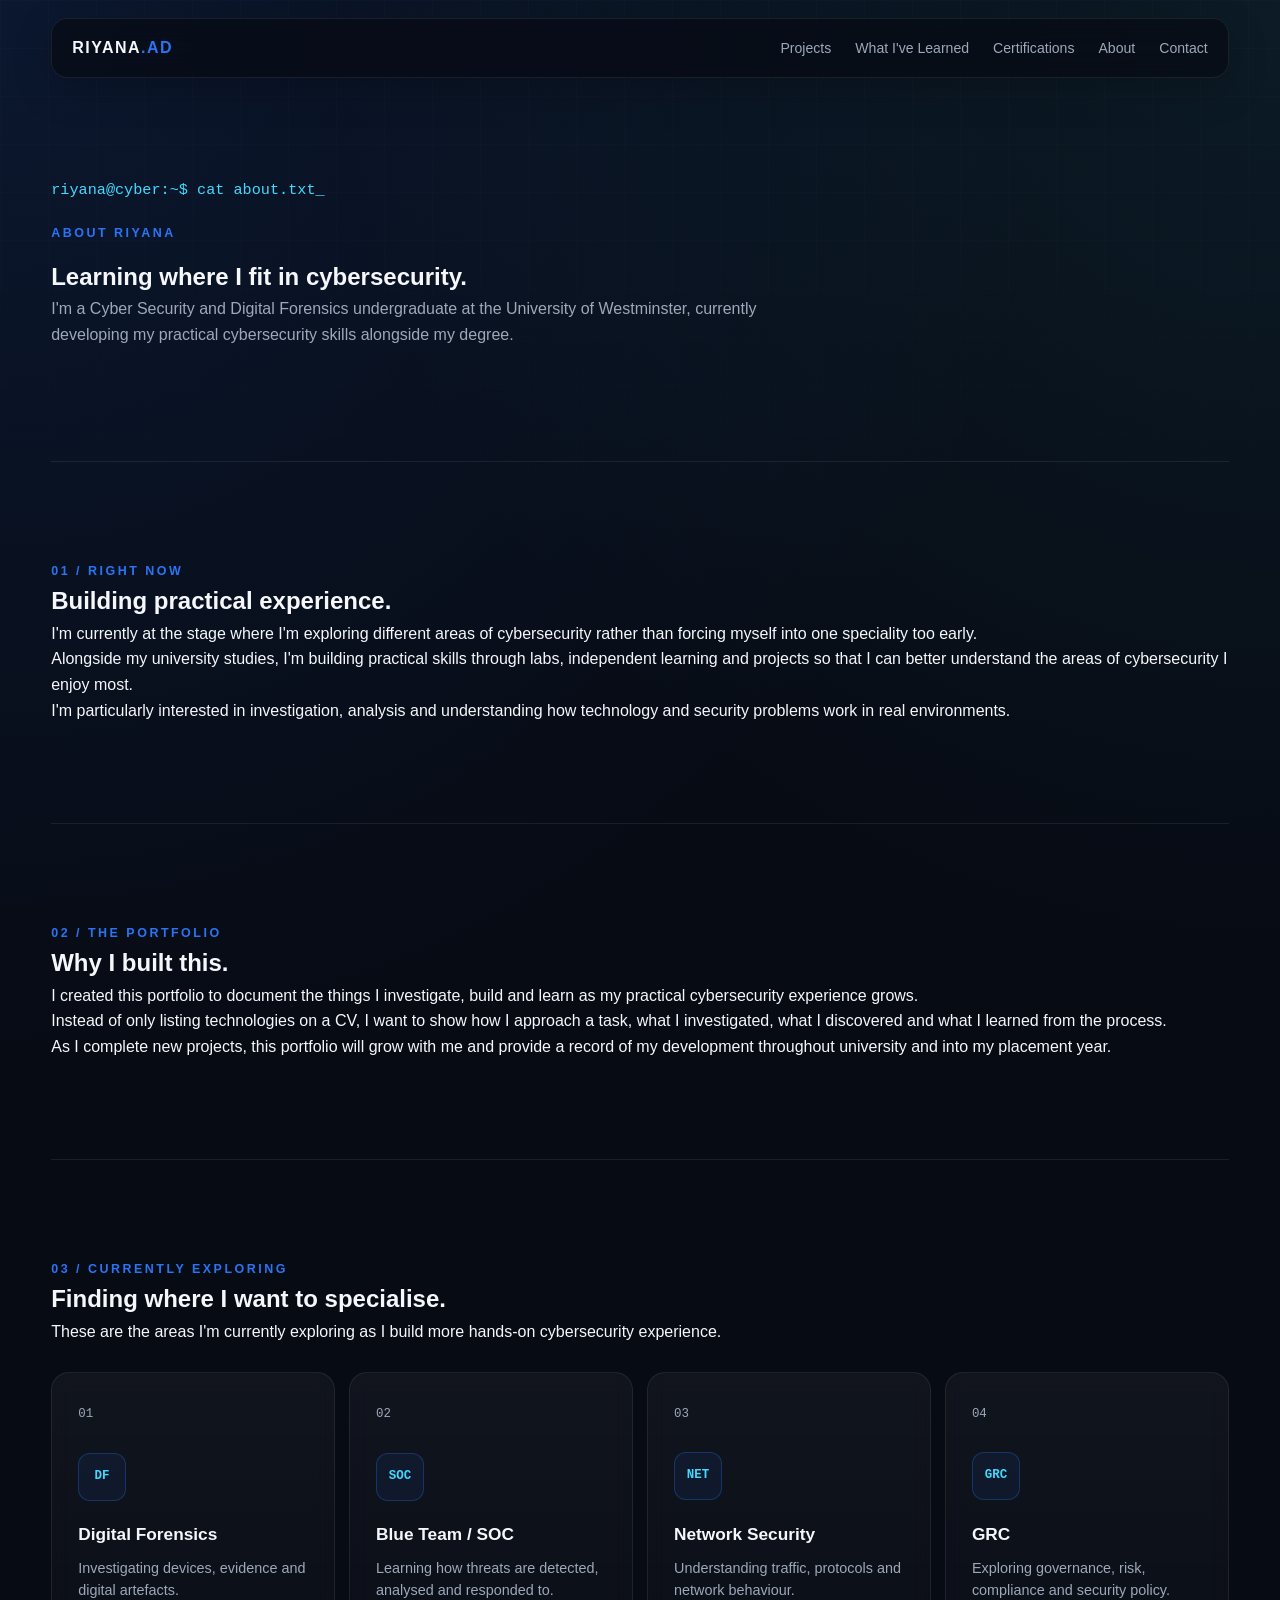
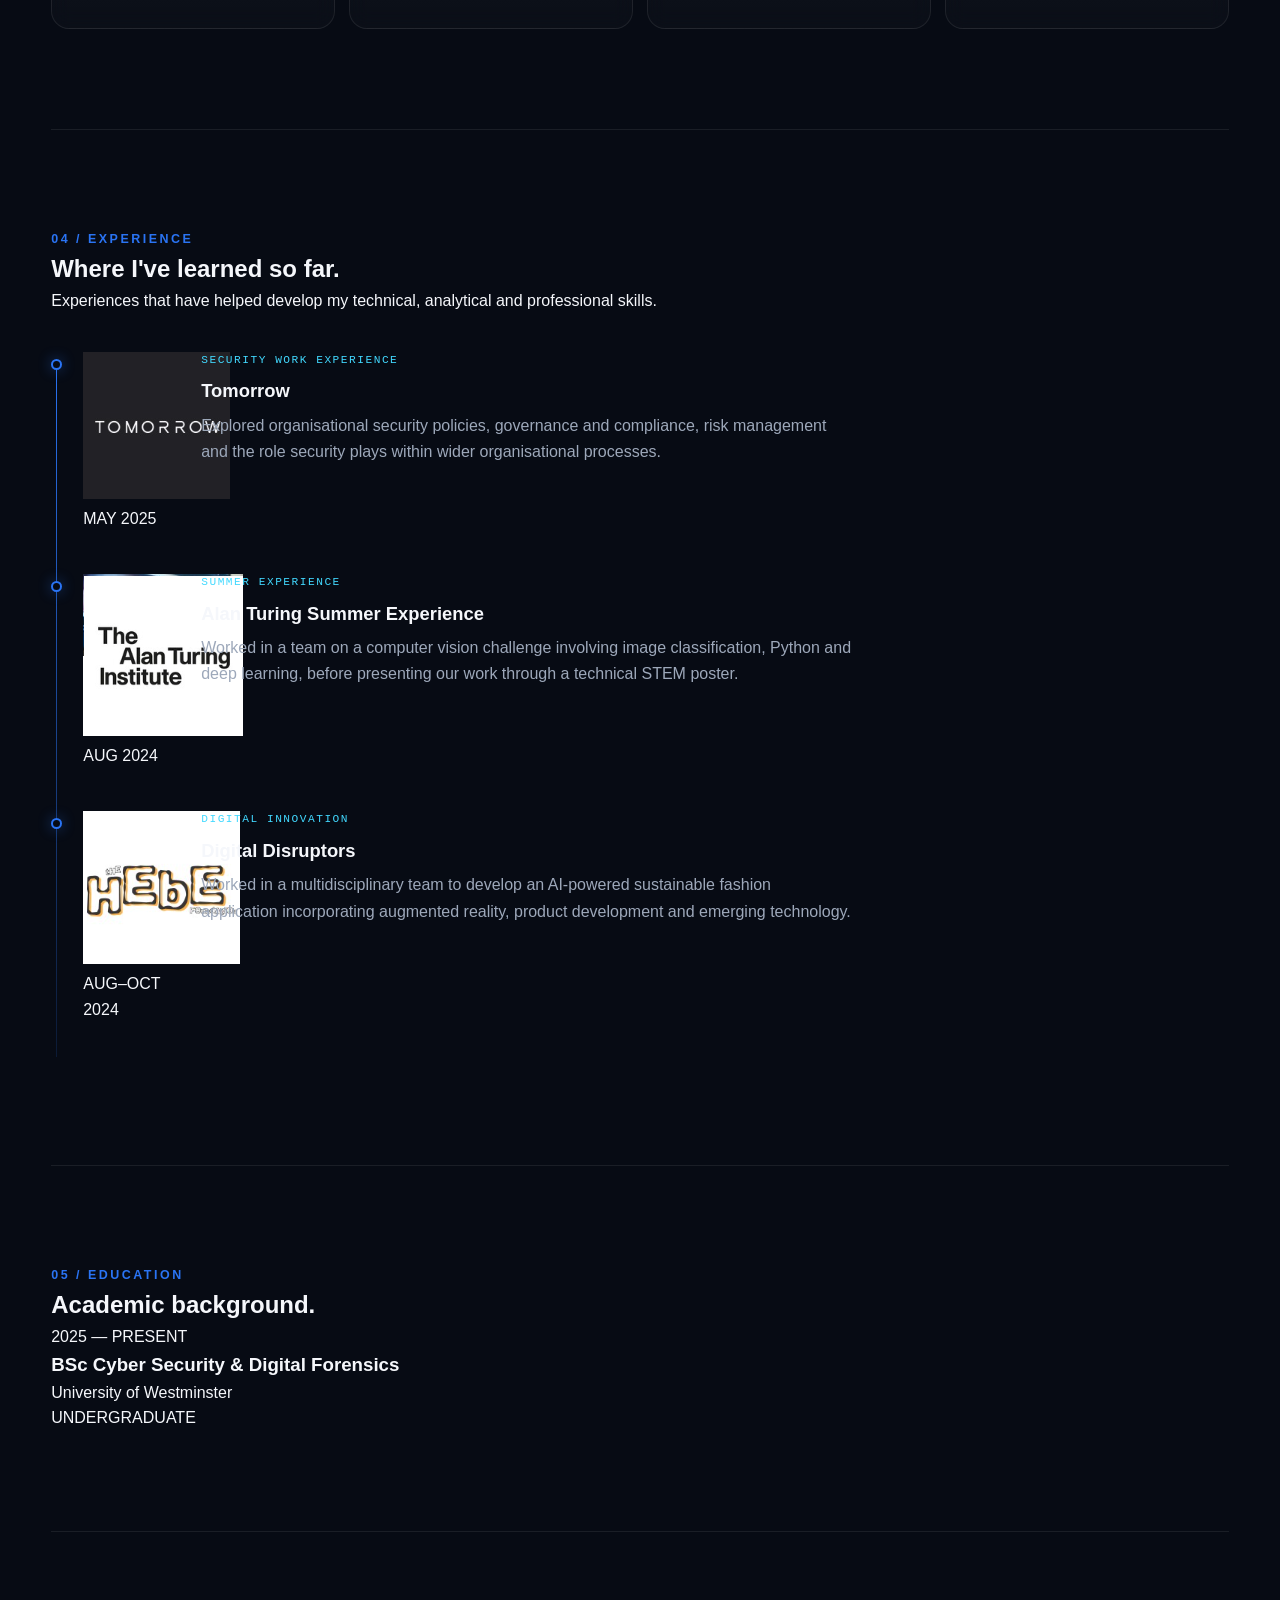
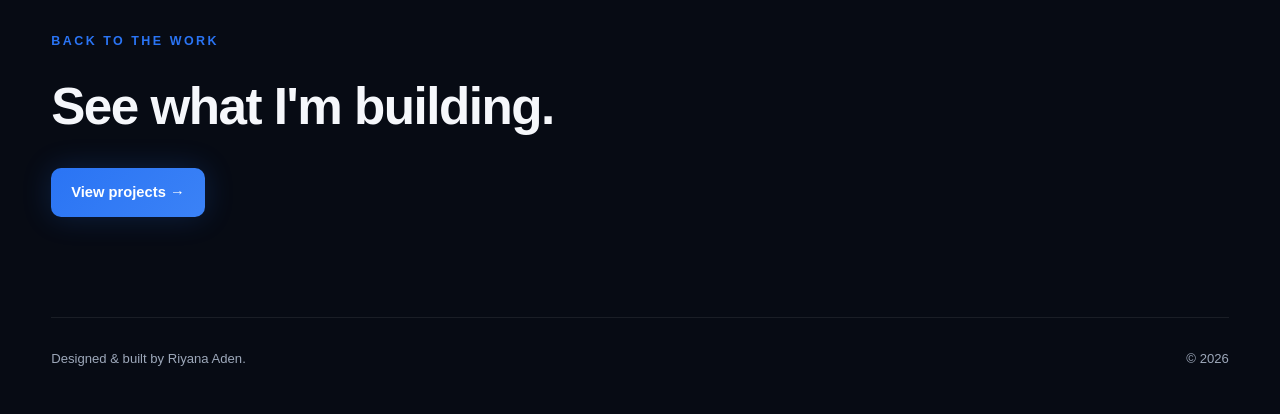
==== about.html @ e4e0bbca "Create About page" ====
<!DOCTYPE html>
<html lang="en">

<head>

  <meta charset="UTF-8">

  <meta
    name="viewport"
    content="width=device-width, initial-scale=1.0"
  >

  <title>About | Riyana Aden</title>

  <meta
    name="description"
    content="About Riyana Aden, Cyber Security and Digital Forensics undergraduate."
  >

  <link rel="stylesheet" href="style.css">

</head>


<body>


  <!-- =========================
       NAVIGATION
  ========================== -->

  <nav>

    <a class="logo" href="index.html">
      RIYANA<span>.AD</span>
    </a>


    <div class="nav-links">

      <a href="index.html#projects">
        Projects
      </a>

      <a href="index.html#previous-work">
        What I've Learned
      </a>

      <a href="index.html#certifications">
        Certifications
      </a>

      <a href="about.html">
        About
      </a>

      <a href="index.html#contact">
        Contact
      </a>

    </div>

  </nav>



  <main>


    <!-- =========================
         ABOUT HERO
    ========================== -->

    <section class="about-hero">

      <p class="terminal">
        riyana@cyber:~$ cat about.txt<span class="cursor">_</span>
      </p>


      <p class="eyebrow">
        ABOUT RIYANA
      </p>


      <h1>
        Learning where I fit in
        <span>cybersecurity.</span>
      </h1>


      <p class="about-intro">
        I'm a Cyber Security and Digital Forensics undergraduate at the
        University of Westminster, currently developing my practical
        cybersecurity skills alongside my degree.
      </p>

    </section>



    <!-- =========================
         WHAT I'M DOING
    ========================== -->

    <section class="about-section">

      <div class="about-grid">

        <div>

          <p class="section-number">
            01 / RIGHT NOW
          </p>

          <h2>
            Building practical experience.
          </h2>

        </div>


        <div class="about-copy">

          <p>
            I'm currently at the stage where I'm exploring different areas
            of cybersecurity rather than forcing myself into one speciality
            too early.
          </p>


          <p>
            Alongside my university studies, I'm building practical skills
            through labs, independent learning and projects so that I can
            better understand the areas of cybersecurity I enjoy most.
          </p>


          <p>
            I'm particularly interested in investigation, analysis and
            understanding how technology and security problems work in
            real environments.
          </p>

        </div>

      </div>

    </section>



    <!-- =========================
         PORTFOLIO PURPOSE
    ========================== -->

    <section class="about-section">

      <div class="about-grid">

        <div>

          <p class="section-number">
            02 / THE PORTFOLIO
          </p>

          <h2>
            Why I built this.
          </h2>

        </div>


        <div class="about-copy">

          <p>
            I created this portfolio to document the things I investigate,
            build and learn as my practical cybersecurity experience grows.
          </p>


          <p>
            Instead of only listing technologies on a CV, I want to show
            how I approach a task, what I investigated, what I discovered
            and what I learned from the process.
          </p>


          <p>
            As I complete new projects, this portfolio will grow with me
            and provide a record of my development throughout university
            and into my placement year.
          </p>

        </div>

      </div>

    </section>



    <!-- =========================
         CURRENTLY EXPLORING
    ========================== -->

    <section>

      <div class="section-heading">

        <p class="section-number">
          03 / CURRENTLY EXPLORING
        </p>

        <h2>
          Finding where I want to specialise.
        </h2>

        <p>
          These are the areas I'm currently exploring as I build more
          hands-on cybersecurity experience.
        </p>

      </div>


      <div class="explore-grid">


        <div class="explore-card">

          <span class="card-number">
            01
          </span>


          <div class="card-icon">
            DF
          </div>


          <h3>
            Digital Forensics
          </h3>


          <p>
            Investigating devices, evidence and digital artefacts.
          </p>

        </div>



        <div class="explore-card">

          <span class="card-number">
            02
          </span>


          <div class="card-icon">
            SOC
          </div>


          <h3>
            Blue Team / SOC
          </h3>


          <p>
            Learning how threats are detected, analysed and responded to.
          </p>

        </div>



        <div class="explore-card">

          <span class="card-number">
            03
          </span>


          <div class="card-icon">
            NET
          </div>


          <h3>
            Network Security
          </h3>


          <p>
            Understanding traffic, protocols and network behaviour.
          </p>

        </div>



        <div class="explore-card">

          <span class="card-number">
            04
          </span>


          <div class="card-icon">
            GRC
          </div>


          <h3>
            GRC
          </h3>


          <p>
            Exploring governance, risk, compliance and security policy.
          </p>

        </div>


      </div>

    </section>



    <!-- =========================
         EXPERIENCE
    ========================== -->

    <section>

      <div class="section-heading">

        <p class="section-number">
          04 / EXPERIENCE
        </p>

        <h2>
          Where I've learned so far.
        </h2>

        <p>
          Experiences that have helped develop my technical,
          analytical and professional skills.
        </p>

      </div>



      <div class="experience-timeline">


        <!-- TOMORROW -->

        <article class="experience-item">

          <div class="timeline-marker"></div>


          <div class="experience-meta">

            <div class="experience-logo-box">

              <img
                src="images/tomorrow-logo.png"
                alt="Tomorrow logo"
                class="experience-logo"
              >

            </div>


            <span class="experience-date">
              MAY 2025
            </span>

          </div>


          <div class="experience-content">

            <p class="experience-type">
              SECURITY WORK EXPERIENCE
            </p>


            <h3>
              Tomorrow
            </h3>


            <p>
              Explored organisational security policies, governance and
              compliance, risk management and the role security plays
              within wider organisational processes.
            </p>

          </div>

        </article>



        <!-- ALAN TURING -->

        <article class="experience-item">

          <div class="timeline-marker"></div>


          <div class="experience-meta">

            <div class="experience-logo-box">

              <img
                src="images/alan-turing-logo.png"
                alt="Alan Turing Institute logo"
                class="experience-logo"
              >

            </div>


            <span class="experience-date">
              AUG 2024
            </span>

          </div>


          <div class="experience-content">

            <p class="experience-type">
              SUMMER EXPERIENCE
            </p>


            <h3>
              Alan Turing Summer Experience
            </h3>


            <p>
              Worked in a team on a computer vision challenge involving
              image classification, Python and deep learning, before
              presenting our work through a technical STEM poster.
            </p>

          </div>

        </article>



        <!-- DIGITAL DISRUPTORS -->

        <article class="experience-item">

          <div class="timeline-marker"></div>


          <div class="experience-meta">

            <div class="experience-logo-box">

              <img
                src="images/digital-disruptors-logo.png"
                alt="Digital Disruptors logo"
                class="experience-logo"
              >

            </div>


            <span class="experience-date">
              AUG–OCT 2024
            </span>

          </div>


          <div class="experience-content">

            <p class="experience-type">
              DIGITAL INNOVATION
            </p>


            <h3>
              Digital Disruptors
            </h3>


            <p>
              Worked in a multidisciplinary team to develop an AI-powered
              sustainable fashion application incorporating augmented
              reality, product development and emerging technology.
            </p>

          </div>

        </article>


      </div>

    </section>



    <!-- =========================
         EDUCATION
    ========================== -->

    <section>

      <div class="section-heading">

        <p class="section-number">
          05 / EDUCATION
        </p>

        <h2>
          Academic background.
        </h2>

      </div>


      <div class="education-card">

        <div>

          <span class="education-date">
            2025 — PRESENT
          </span>

          <h3>
            BSc Cyber Security & Digital Forensics
          </h3>

          <p>
            University of Westminster
          </p>

        </div>


        <span class="education-status">
          UNDERGRADUATE
        </span>

      </div>

    </section>



    <!-- =========================
         BACK
    ========================== -->

    <section class="about-back">

      <p class="section-number">
        BACK TO THE WORK
      </p>


      <h2>
        See what I'm building.
      </h2>


      <a
        class="primary-button"
        href="index.html#projects"
      >
        View projects →
      </a>

    </section>


  </main>



  <footer>

    <p>
      Designed & built by Riyana Aden.
    </p>

    <p>
      © 2026
    </p>

  </footer>


</body>

</html>
---- style.css ----
:root {
  --bg: #070b14;
  --bg-soft: #0c1220;
  --card: rgba(255, 255, 255, 0.04);
  --card-border: rgba(255, 255, 255, 0.08);
  --text: #f5f7fb;
  --muted: #9da8ba;
  --blue: #2a74f4;
  --cyan: #42d9ff;
  --line: rgba(255, 255, 255, 0.08);
}

* {
  margin: 0;
  padding: 0;
  box-sizing: border-box;
}

html {
  scroll-behavior: smooth;
}

body {
  font-family: Arial, Helvetica, sans-serif;
  background:
    radial-gradient(circle at top left, rgba(42, 116, 244, 0.12), transparent 28%),
    radial-gradient(circle at top right, rgba(66, 217, 255, 0.08), transparent 25%),
    var(--bg);
  color: var(--text);
  line-height: 1.6;
}

body::before {
  content: "";
  position: fixed;
  inset: 0;
  pointer-events: none;
  background-image:
    linear-gradient(rgba(255,255,255,0.015) 1px, transparent 1px),
    linear-gradient(90deg, rgba(255,255,255,0.015) 1px, transparent 1px);
  background-size: 48px 48px;
  mask-image: linear-gradient(to bottom, black, transparent 85%);
  z-index: -1;
}

a {
  color: inherit;
  text-decoration: none;
}

nav {
  position: sticky;
  top: 18px;
  z-index: 1000;

  width: min(1180px, 92%);
  margin: 18px auto 0;
  padding: 16px 20px;

  display: flex;
  justify-content: space-between;
  align-items: center;

  background: rgba(7, 11, 20, 0.72);
  border: 1px solid rgba(255, 255, 255, 0.08);
  border-radius: 16px;

  backdrop-filter: blur(16px);
  -webkit-backdrop-filter: blur(16px);

  box-shadow: 0 12px 40px rgba(0, 0, 0, 0.18);
}

.logo {
  font-weight: 800;
  letter-spacing: 1.5px;
  font-size: 1rem;
}

.logo span {
  color: var(--blue);
}

.nav-links {
  display: flex;
  align-items: center;
  gap: 24px;
}

.nav-links a {
  position: relative;
  color: var(--muted);
  font-size: 0.88rem;
  transition: color 0.2s ease;
}

.nav-links a::after {
  content: "";
  position: absolute;
  left: 0;
  bottom: -7px;

  width: 0;
  height: 2px;

  background: var(--blue);
  border-radius: 999px;

  transition: width 0.25s ease;
}

.nav-links a:hover {
  color: var(--text);
}

.nav-links a:hover::after {
  width: 100%;
}
main {
  width: min(1180px, 92%);
  margin: 0 auto;
}

section {
  padding: 100px 0;
  border-bottom: 1px solid var(--line);
}

.hero {
  min-height: 80vh;
  display: flex;
  flex-direction: column;
  justify-content: center;
  max-width: 900px;
}

.terminal {
  font-family: "Courier New", monospace;
  color: var(--cyan);
  font-size: 0.95rem;
  margin-bottom: 22px;
}

.cursor {
  animation: blink 1s infinite;
}

@keyframes blink {
  0%, 50% { opacity: 1; }
  51%, 100% { opacity: 0; }
}

.eyebrow,
.section-number,
.section-label,
.project-status {
  font-size: 0.78rem;
  letter-spacing: 2.5px;
  font-weight: 700;
  color: var(--blue);
  text-transform: uppercase;
}

.availability {
  display: inline-flex;
  align-items: center;
  gap: 8px;
  width: fit-content;
  margin-top: 14px;
  margin-bottom: 8px;
  padding: 8px 12px;
  border: 1px solid rgba(42, 116, 244, 0.25);
  border-radius: 999px;
  background: rgba(42, 116, 244, 0.08);
  color: #cbd5e1;
  font-size: 0.72rem;
  font-weight: 700;
  letter-spacing: 1px;
}

.status-dot {
  width: 7px;
  height: 7px;
  border-radius: 50%;
  background: var(--cyan);
  box-shadow: 0 0 10px rgba(66, 217, 255, 0.8);
}

.hero h1 {
  font-size: clamp(3rem, 8vw, 6.5rem);
  line-height: 0.95;
  letter-spacing: -4px;
  margin: 14px 0 24px;
}

.hero h1 span {
  color: var(--blue);
}

.hero h2 {
  font-size: clamp(1.6rem, 3vw, 3rem);
  line-height: 1.12;
  color: #d6deeb;
  font-weight: 500;
  max-width: 800px;
}

.hero-description {
  max-width: 650px;
  color: var(--muted);
  font-size: 1.05rem;
  margin-top: 28px;
}

.hero-buttons {
  display: flex;
  gap: 14px;
  margin-top: 32px;
  flex-wrap: wrap;
}

.primary-button,
.secondary-button {
  display: inline-flex;
  align-items: center;
  justify-content: center;
  padding: 13px 20px;
  border-radius: 10px;
  font-size: 0.92rem;
  font-weight: 700;
  transition: all 0.25s ease;
}

.primary-button {
  background: linear-gradient(
    135deg,
    var(--blue),
    #3b82f6
  );
  color: white;
  box-shadow: 0 0 30px rgba(42, 116, 244, 0.2);
}

.primary-button:hover {
  transform: translateY(-2px);
  box-shadow: 0 10px 35px rgba(42, 116, 244, 0.3);
}

.secondary-button {
  border: 1px solid rgba(255, 255, 255, 0.1);
  background: rgba(255, 255, 255, 0.025);
  color: #dbe4f0;
}

.secondary-button:hover {
  transform: translateY(-2px);
  border-color: rgba(42, 116, 244, 0.4);
  background: rgba(42, 116, 244, 0.06);
}

section > h2 {
  font-size: clamp(2rem, 4vw, 3.4rem);
  margin: 14px 0 20px;
  letter-spacing: -1.5px;
}

section > p {
  color: var(--muted);
  max-width: 760px;
  margin-bottom: 14px;
}

.explore-grid {
  margin-top: 28px;
  display: grid;
  grid-template-columns: repeat(4, 1fr);
  gap: 14px;
}

.explore-card,
.project-card {
  background: var(--card);
  border: 1px solid var(--card-border);
  border-radius: 16px;
  backdrop-filter: blur(10px);
}

.explore-card {
  position: relative;
  overflow: hidden;

  padding: 26px;
  min-height: 220px;

  background: linear-gradient(
    180deg,
    rgba(255, 255, 255, 0.045),
    rgba(255, 255, 255, 0.02)
  );

  border: 1px solid var(--card-border);
  border-radius: 18px;

  transition:
    transform 0.25s ease,
    border-color 0.25s ease,
    box-shadow 0.25s ease;
}

.explore-card::before {
  content: "";
  position: absolute;
  inset: 0;

  background: radial-gradient(
    circle at top right,
    rgba(42, 116, 244, 0.13),
    transparent 45%
  );

  opacity: 0;
  transition: opacity 0.25s ease;
}

.explore-card:hover {
  transform: translateY(-6px);
  border-color: rgba(42, 116, 244, 0.4);
  box-shadow: 0 18px 50px rgba(0, 0, 0, 0.28);
}

.explore-card:hover::before {
  opacity: 1;
}

.card-number {
  position: relative;
  z-index: 1;

  color: var(--muted);
  font-family: "Courier New", monospace;
  font-size: 0.78rem;
}

.card-icon {
  position: relative;
  z-index: 1;

  width: 48px;
  height: 48px;

  margin-top: 28px;

  display: flex;
  align-items: center;
  justify-content: center;

  border: 1px solid rgba(42, 116, 244, 0.3);
  border-radius: 12px;

  background: rgba(42, 116, 244, 0.08);

  color: var(--cyan);
  font-family: "Courier New", monospace;
  font-size: 0.78rem;
  font-weight: 700;
}

.explore-card h3 {
  position: relative;
  z-index: 1;

  margin-top: 20px;
  font-size: 1.08rem;
}

.explore-card p {
  position: relative;
  z-index: 1;

  margin-top: 8px;

  color: var(--muted);
  font-size: 0.9rem;
  line-height: 1.55;
}

.project-card {
  position: relative;
  overflow: hidden;
  margin-top: 28px;
  padding: 34px;
  max-width: 850px;

  background: linear-gradient(
    180deg,
    rgba(255, 255, 255, 0.045),
    rgba(255, 255, 255, 0.02)
  );

  border: 1px solid var(--card-border);
  border-radius: 18px;
  backdrop-filter: blur(10px);
}

.project-card::before {
  content: "";
  position: absolute;
  top: -120px;
  right: -120px;
  width: 280px;
  height: 280px;
  border-radius: 50%;

  background: radial-gradient(
    circle,
    rgba(42, 116, 244, 0.16),
    transparent 70%
  );
}

.project-topline {
  position: relative;
  z-index: 1;

  display: flex;
  justify-content: space-between;
  align-items: center;
  gap: 16px;
}

.project-code {
  color: var(--muted);
  font-family: "Courier New", monospace;
  font-size: 0.75rem;
}

.project-card h3 {
  position: relative;
  z-index: 1;

  margin: 18px 0 12px;
  max-width: 600px;

  font-size: clamp(1.6rem, 3vw, 2.2rem);
  line-height: 1.15;
}

.project-card > p {
  position: relative;
  z-index: 1;

  max-width: 650px;
  color: var(--muted);
}

.project-tags {
  position: relative;
  z-index: 1;

  display: flex;
  flex-wrap: wrap;
  gap: 8px;
  margin-top: 24px;
}

.project-tags span {
  padding: 6px 10px;

  border: 1px solid rgba(255, 255, 255, 0.08);
  border-radius: 7px;

  background: rgba(255, 255, 255, 0.025);

  color: #aeb9c9;
  font-family: "Courier New", monospace;
  font-size: 0.7rem;
}

.project-progress {
  position: relative;
  z-index: 1;

  margin-top: 32px;
  padding-top: 22px;

  border-top: 1px solid var(--line);
}

.progress-label,
.progress-text {
  font-family: "Courier New", monospace;
  font-size: 0.7rem;
  letter-spacing: 1px;
}

.progress-label {
  color: var(--muted);
}

.progress-text {
  display: inline-block;
  margin-top: 10px;
  color: var(--cyan);
}

.progress-track {
  width: 100%;
  height: 4px;
  margin-top: 12px;

  overflow: hidden;
  border-radius: 999px;

  background: rgba(255, 255, 255, 0.06);
}

.progress-fill {
  width: 12%;
  height: 100%;

  border-radius: 999px;

  background: linear-gradient(
    90deg,
    var(--blue),
    var(--cyan)
  );

  box-shadow: 0 0 14px rgba(66, 217, 255, 0.35);
}

.experience-timeline {
  position: relative;
  margin-top: 38px;
  padding-left: 32px;
}

.experience-timeline::before {
  content: "";
  position: absolute;
  left: 5px;
  top: 8px;
  bottom: 8px;

  width: 1px;

  background: linear-gradient(
    to bottom,
    var(--blue),
    rgba(42, 116, 244, 0.15)
  );
}

.experience-item {
  position: relative;

  display: grid;
  grid-template-columns: 90px 1fr;
  gap: 28px;

  padding: 0 0 42px;
}

.timeline-marker {
  position: absolute;
  left: -32px;
  top: 7px;

  width: 11px;
  height: 11px;

  border-radius: 50%;

  background: var(--bg);

  border: 2px solid var(--blue);

  box-shadow: 0 0 14px rgba(42, 116, 244, 0.45);
}

.experience-year {
  color: var(--blue);

  font-family: "Courier New", monospace;
  font-size: 0.85rem;
  font-weight: 700;
}

.experience-content {
  padding-bottom: 4px;
}

.experience-type {
  margin-bottom: 7px;

  color: var(--cyan);

  font-family: "Courier New", monospace;
  font-size: 0.7rem;
  letter-spacing: 1.5px;
}

.experience-content h3 {
  margin-bottom: 7px;

  font-size: 1.15rem;
}

.experience-content > p:last-child {
  max-width: 650px;

  color: var(--muted);
  line-height: 1.65;
}

.learning-list {
  margin-top: 28px;
}

.learning-list div {
  display: grid;
  grid-template-columns: 100px 1fr;
  gap: 25px;
  padding: 20px 0;
  border-top: 1px solid var(--line);
}

.learning-list span {
  color: var(--blue);
  font-family: "Courier New", monospace;
}

.learning-list p {
  color: var(--muted);
}

.contact-links {
  display: flex;
  gap: 16px;
  flex-wrap: wrap;
  margin-top: 28px;
}

.contact-links a {
  border: 1px solid var(--card-border);
  background: rgba(255,255,255,0.03);
  padding: 12px 18px;
  border-radius: 10px;
  font-weight: 700;
}

.contact-links a:hover {
  border-color: rgba(42, 116, 244, 0.5);
}

footer {
  width: min(1180px, 92%);
  margin: 0 auto;
  padding: 30px 0 45px;
  display: flex;
  justify-content: space-between;
  color: var(--muted);
  font-size: 0.82rem;
}

@media (max-width: 800px) {
  nav {
  top: 10px;
  margin-top: 10px;
  padding: 14px 16px;
}
  
  .nav-links {
    display: none;
  }

  .hero {
    min-height: 72vh;
  }

  .hero h1 {
    letter-spacing: -2px;
  }

  .explore-grid {
    grid-template-columns: 1fr 1fr;
  }

  section {
    padding: 72px 0;
  }
}

@media (max-width: 520px) {
  .experience-item {
  grid-template-columns: 1fr;
  gap: 6px;
}

.experience-timeline {
  padding-left: 28px;
}

.timeline-marker {
  left: -28px;
}

  /* Scroll reveal animation */

.hidden {
  opacity: 0;
  transform: translateY(35px);
  transition:
    opacity 0.8s ease,
    transform 0.8s ease;
}

.show {
  opacity: 1;
  transform: translateY(0);
}


/* Active navigation */

.nav-links a.active {
  color: var(--text);
}

.nav-links a.active::after {
  width: 100%;
}

.nav-links a {
  position: relative;
}

.nav-links a::after {
  content: "";
  position: absolute;
  left: 0;
  bottom: -8px;
  width: 0;
  height: 2px;
  background: var(--blue);
  transition: width 0.25s ease;
}


/* Mouse glow */

body::after {
  content: "";
  position: fixed;
  width: 500px;
  height: 500px;
  left: var(--mouse-x, 50%);
  top: var(--mouse-y, 50%);
  transform: translate(-50%, -50%);
  border-radius: 50%;
  background: radial-gradient(
    circle,
    rgba(42, 116, 244, 0.08),
    rgba(42, 116, 244, 0.025) 35%,
    transparent 70%
  );
  pointer-events: none;
  z-index: -1;
}
  footer {
    flex-direction: column;
    gap: 8px;
  }
}
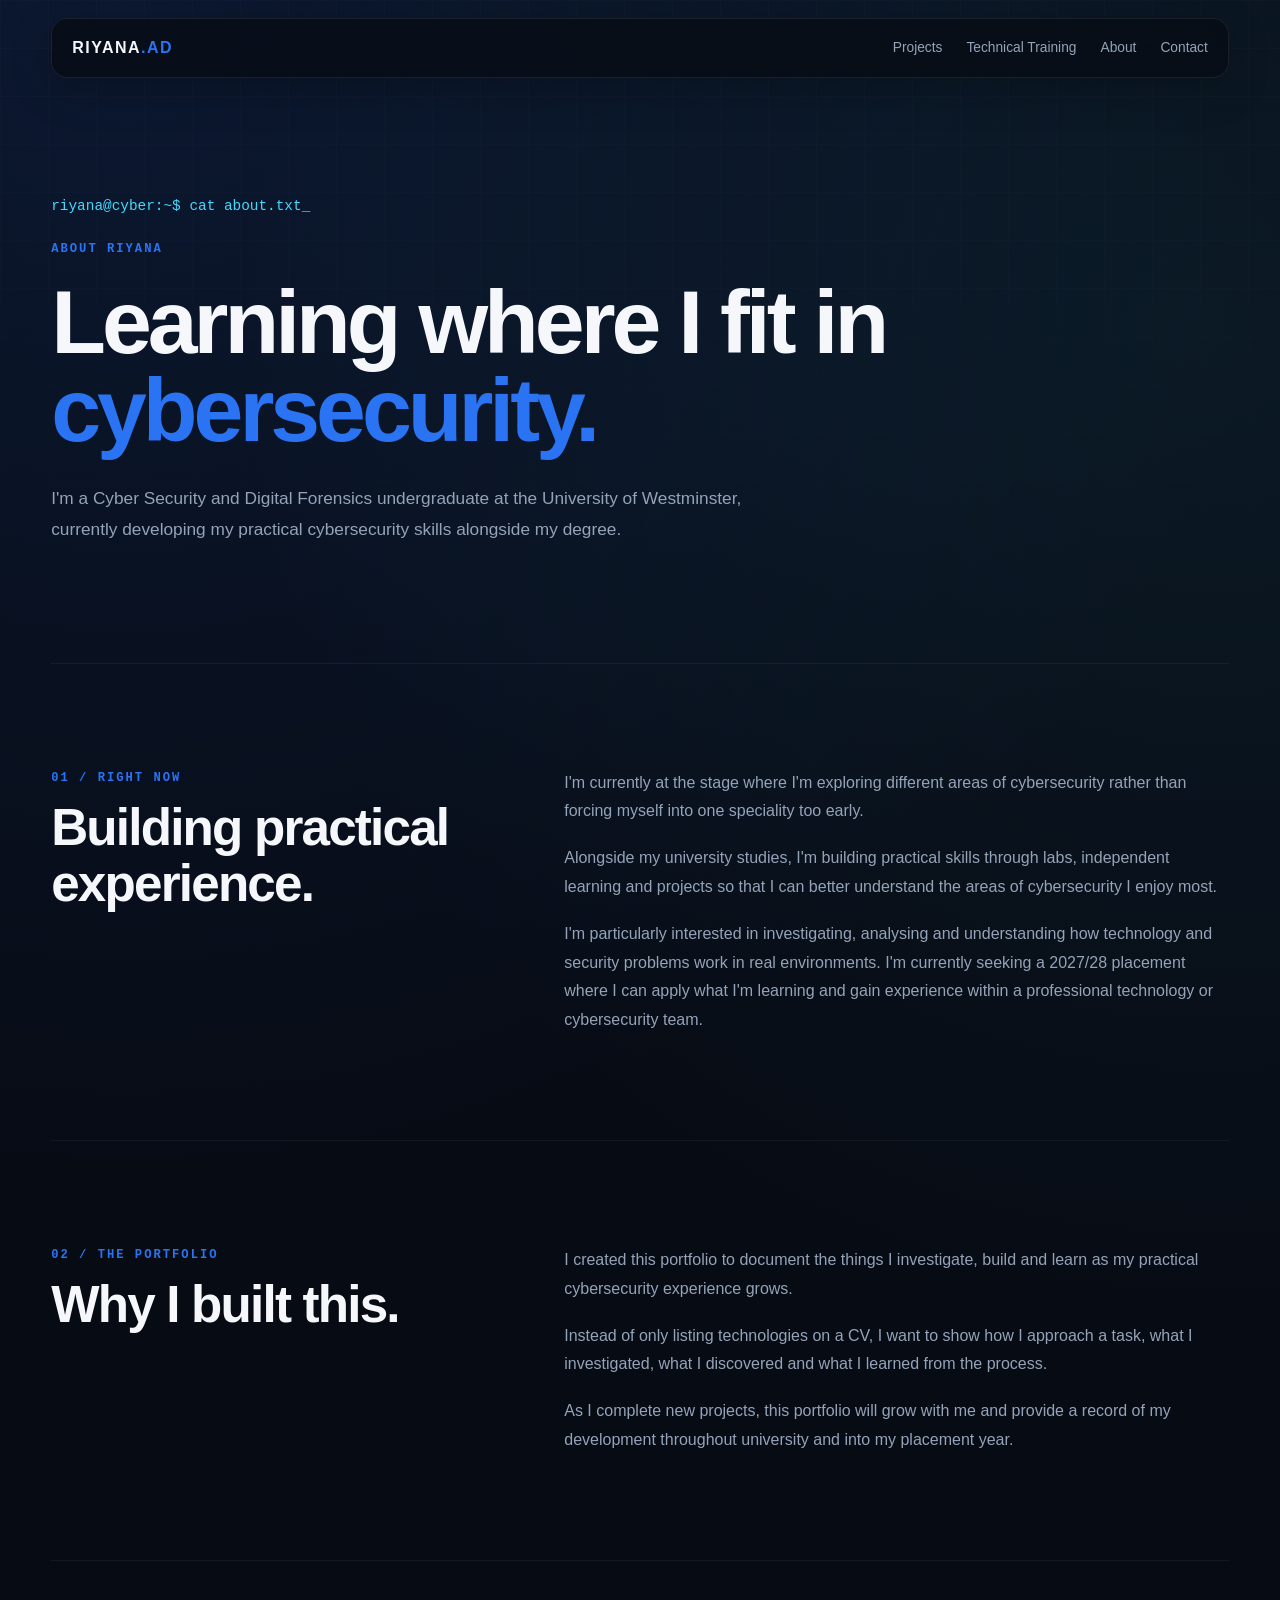
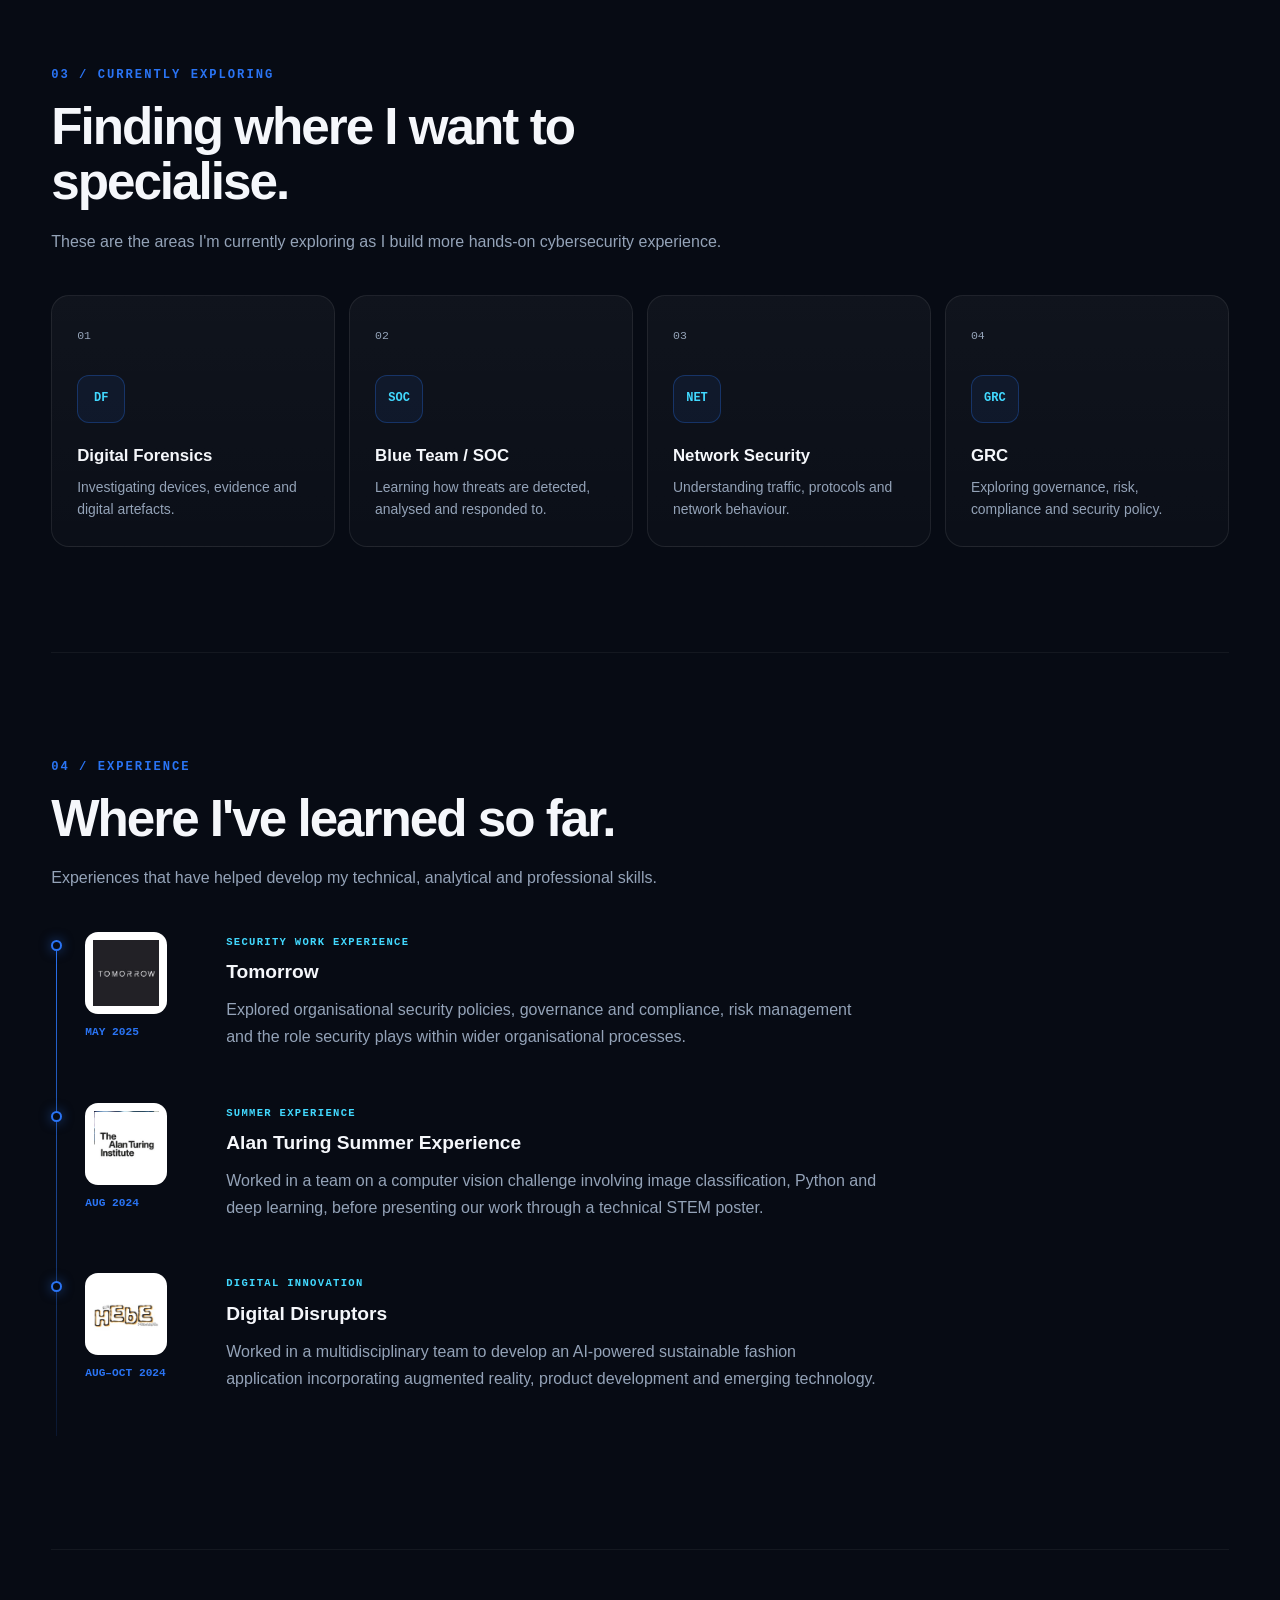
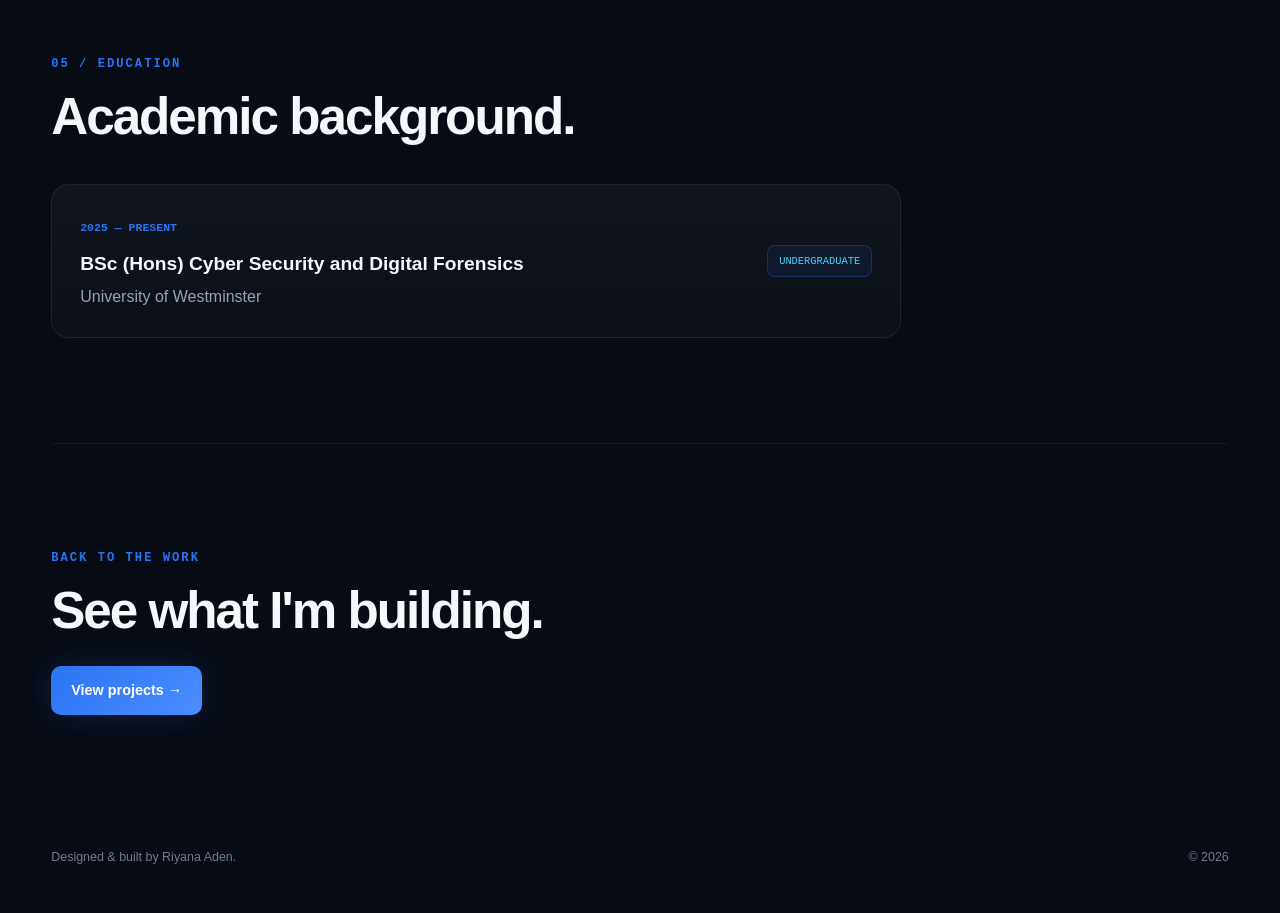
==== commit 5fc06c0d: "Refactor navigation and enhance about section Updated navigation links and improved about section co" ====
--- a/about.html
+++ b/about.html
@@ -38,27 +38,23 @@
 
     <div class="nav-links">
 
-      <a href="index.html#projects">
-        Projects
-      </a>
-
-      <a href="index.html#previous-work">
-        What I've Learned
-      </a>
-
-      <a href="index.html#certifications">
-        Certifications
-      </a>
-
-      <a href="about.html">
-        About
-      </a>
-
-      <a href="index.html#contact">
-        Contact
-      </a>
-
-    </div>
+  <a href="index.html#projects">
+    Projects
+  </a>
+
+  <a href="index.html#certifications">
+    Technical Training
+  </a>
+
+  <a href="about.html">
+    About
+  </a>
+
+  <a href="index.html#contact">
+    Contact
+  </a>
+
+</div>
 
   </nav>
 
@@ -122,28 +118,29 @@
 
         <div class="about-copy">
 
-          <p>
-            I'm currently at the stage where I'm exploring different areas
-            of cybersecurity rather than forcing myself into one speciality
-            too early.
-          </p>
-
-
-          <p>
-            Alongside my university studies, I'm building practical skills
-            through labs, independent learning and projects so that I can
-            better understand the areas of cybersecurity I enjoy most.
-          </p>
-
-
-          <p>
-            I'm particularly interested in investigation, analysis and
-            understanding how technology and security problems work in
-            real environments.
-          </p>
-
-        </div>
-
+          <div class="about-copy">
+
+  <p>
+    I'm currently at the stage where I'm exploring different areas
+    of cybersecurity rather than forcing myself into one speciality
+    too early.
+  </p>
+
+  <p>
+    Alongside my university studies, I'm building practical skills
+    through labs, independent learning and projects so that I can
+    better understand the areas of cybersecurity I enjoy most.
+  </p>
+
+  <p>
+    I'm particularly interested in investigating, analysing and
+    understanding how technology and security problems work in
+    real environments. I'm currently seeking a 2027/28 placement
+    where I can apply what I'm learning and gain experience within
+    a professional technology or cybersecurity team.
+  </p>
+
+</div>
       </div>
 
     </section>
@@ -546,8 +543,8 @@
           </span>
 
           <h3>
-            BSc Cyber Security & Digital Forensics
-          </h3>
+  BSc (Hons) Cyber Security and Digital Forensics
+</h3>
 
           <p>
             University of Westminster
--- a/style.css
+++ b/style.css
@@ -1,14 +1,35 @@
+/* ========================================
+   RIYANA ADEN
+   CYBERSECURITY PORTFOLIO
+======================================== */
+
+
 :root {
   --bg: #070b14;
-  --bg-soft: #0c1220;
-  --card: rgba(255, 255, 255, 0.04);
-  --card-border: rgba(255, 255, 255, 0.08);
+  --bg-soft: #0b1220;
+  --surface: rgba(255, 255, 255, 0.035);
+  --surface-hover: rgba(255, 255, 255, 0.055);
+
   --text: #f5f7fb;
-  --muted: #9da8ba;
+  --text-soft: #dbe4f0;
+  --muted: #94a3b8;
+
   --blue: #2a74f4;
+  --blue-light: #4c8dff;
   --cyan: #42d9ff;
-  --line: rgba(255, 255, 255, 0.08);
-}
+
+  --border: rgba(255, 255, 255, 0.08);
+  --border-blue: rgba(42, 116, 244, 0.35);
+
+  --max-width: 1180px;
+}
+
+
+
+/* ========================================
+   RESET
+======================================== */
+
 
 * {
   margin: 0;
@@ -16,290 +37,810 @@
   box-sizing: border-box;
 }
 
+
 html {
   scroll-behavior: smooth;
 }
 
+
 body {
-  font-family: Arial, Helvetica, sans-serif;
-  background:
-    radial-gradient(circle at top left, rgba(42, 116, 244, 0.12), transparent 28%),
-    radial-gradient(circle at top right, rgba(66, 217, 255, 0.08), transparent 25%),
+  min-height: 100vh;
+
+  background:
+    radial-gradient(
+      circle at 10% 0%,
+      rgba(42, 116, 244, 0.13),
+      transparent 28%
+    ),
+    radial-gradient(
+      circle at 95% 8%,
+      rgba(66, 217, 255, 0.07),
+      transparent 25%
+    ),
     var(--bg);
+
   color: var(--text);
+
+  font-family:
+    Inter,
+    "Segoe UI",
+    Arial,
+    Helvetica,
+    sans-serif;
+
   line-height: 1.6;
-}
+
+  overflow-x: hidden;
+}
+
 
 body::before {
   content: "";
+
   position: fixed;
   inset: 0;
+
   pointer-events: none;
+
   background-image:
-    linear-gradient(rgba(255,255,255,0.015) 1px, transparent 1px),
-    linear-gradient(90deg, rgba(255,255,255,0.015) 1px, transparent 1px);
+    linear-gradient(
+      rgba(255, 255, 255, 0.015) 1px,
+      transparent 1px
+    ),
+    linear-gradient(
+      90deg,
+      rgba(255, 255, 255, 0.015) 1px,
+      transparent 1px
+    );
+
   background-size: 48px 48px;
-  mask-image: linear-gradient(to bottom, black, transparent 85%);
+
+  mask-image:
+    linear-gradient(
+      to bottom,
+      black,
+      transparent 90%
+    );
+
   z-index: -1;
 }
+
 
 a {
   color: inherit;
   text-decoration: none;
 }
 
+
+img {
+  display: block;
+  max-width: 100%;
+}
+
+
+
+/* ========================================
+   NAVIGATION
+======================================== */
+
+
 nav {
   position: sticky;
+
   top: 18px;
+
   z-index: 1000;
 
-  width: min(1180px, 92%);
+  width: min(var(--max-width), 92%);
+
   margin: 18px auto 0;
+
   padding: 16px 20px;
 
   display: flex;
+
   justify-content: space-between;
+
   align-items: center;
 
-  background: rgba(7, 11, 20, 0.72);
-  border: 1px solid rgba(255, 255, 255, 0.08);
+  background: rgba(7, 11, 20, 0.74);
+
+  border: 1px solid var(--border);
+
   border-radius: 16px;
 
-  backdrop-filter: blur(16px);
-  -webkit-backdrop-filter: blur(16px);
-
-  box-shadow: 0 12px 40px rgba(0, 0, 0, 0.18);
-}
+  backdrop-filter: blur(18px);
+
+  -webkit-backdrop-filter: blur(18px);
+
+  box-shadow:
+    0 12px 40px rgba(0, 0, 0, 0.22);
+}
+
 
 .logo {
   font-weight: 800;
+
   letter-spacing: 1.5px;
+
   font-size: 1rem;
 }
+
 
 .logo span {
   color: var(--blue);
 }
 
+
 .nav-links {
   display: flex;
+
   align-items: center;
+
   gap: 24px;
 }
+
 
 .nav-links a {
   position: relative;
+
   color: var(--muted);
-  font-size: 0.88rem;
+
+  font-size: 0.86rem;
+
   transition: color 0.2s ease;
 }
+
 
 .nav-links a::after {
   content: "";
+
   position: absolute;
+
   left: 0;
+
   bottom: -7px;
 
   width: 0;
+
   height: 2px;
 
+  border-radius: 999px;
+
   background: var(--blue);
-  border-radius: 999px;
 
   transition: width 0.25s ease;
 }
+
 
 .nav-links a:hover {
   color: var(--text);
 }
 
+
 .nav-links a:hover::after {
   width: 100%;
 }
+
+
+
+/* ========================================
+   GENERAL LAYOUT
+======================================== */
+
+
 main {
-  width: min(1180px, 92%);
+  width: min(var(--max-width), 92%);
+
   margin: 0 auto;
 }
 
+
 section {
-  padding: 100px 0;
-  border-bottom: 1px solid var(--line);
-}
+  padding: 105px 0;
+}
+
+
+section + section {
+  border-top: 1px solid rgba(255, 255, 255, 0.055);
+}
+
+
+.section-heading {
+  max-width: 760px;
+
+  margin-bottom: 40px;
+}
+
+
+.section-number,
+.eyebrow,
+.project-status {
+  color: var(--blue);
+
+  font-family:
+    "Courier New",
+    monospace;
+
+  font-size: 0.76rem;
+
+  font-weight: 700;
+
+  letter-spacing: 2px;
+
+  text-transform: uppercase;
+}
+
+
+.section-heading h2,
+.about-section h2,
+.about-back h2,
+.contact-section h2 {
+
+  margin-top: 14px;
+
+  font-size:
+    clamp(
+      2rem,
+      4vw,
+      3.5rem
+    );
+
+  line-height: 1.08;
+
+  letter-spacing: -2px;
+}
+
+
+.section-heading > p:last-child {
+
+  margin-top: 18px;
+
+  color: var(--muted);
+
+  font-size: 1rem;
+
+  line-height: 1.7;
+}
+
+
+
+/* ========================================
+   HERO
+======================================== */
+
 
 .hero {
-  min-height: 80vh;
-  display: flex;
+  min-height: 86vh;
+
+  max-width: 950px;
+
+  display: flex;
+
   flex-direction: column;
+
   justify-content: center;
-  max-width: 900px;
-}
+
+  border-top: none;
+}
+
 
 .terminal {
-  font-family: "Courier New", monospace;
+  margin-bottom: 22px;
+
   color: var(--cyan);
-  font-size: 0.95rem;
-  margin-bottom: 22px;
-}
+
+  font-family:
+    "Courier New",
+    monospace;
+
+  font-size: 0.9rem;
+}
+
 
 .cursor {
-  animation: blink 1s infinite;
-}
+  animation:
+    blink
+    1s
+    infinite;
+}
+
 
 @keyframes blink {
-  0%, 50% { opacity: 1; }
-  51%, 100% { opacity: 0; }
-}
-
-.eyebrow,
-.section-number,
-.section-label,
-.project-status {
-  font-size: 0.78rem;
-  letter-spacing: 2.5px;
+
+  0%,
+  50% {
+    opacity: 1;
+  }
+
+  51%,
+  100% {
+    opacity: 0;
+  }
+
+}
+
+
+.availability {
+  width: fit-content;
+
+  margin-top: 14px;
+
+  padding: 8px 12px;
+
+  display: inline-flex;
+
+  align-items: center;
+
+  gap: 8px;
+
+  border:
+    1px solid
+    rgba(42, 116, 244, 0.25);
+
+  border-radius: 999px;
+
+  background:
+    rgba(42, 116, 244, 0.075);
+
+  color: #cbd5e1;
+
+  font-size: 0.7rem;
+
   font-weight: 700;
-  color: var(--blue);
-  text-transform: uppercase;
-}
-
-.availability {
-  display: inline-flex;
-  align-items: center;
-  gap: 8px;
-  width: fit-content;
-  margin-top: 14px;
-  margin-bottom: 8px;
-  padding: 8px 12px;
-  border: 1px solid rgba(42, 116, 244, 0.25);
-  border-radius: 999px;
-  background: rgba(42, 116, 244, 0.08);
-  color: #cbd5e1;
-  font-size: 0.72rem;
-  font-weight: 700;
+
   letter-spacing: 1px;
 }
+
 
 .status-dot {
   width: 7px;
+
   height: 7px;
+
   border-radius: 50%;
+
   background: var(--cyan);
-  box-shadow: 0 0 10px rgba(66, 217, 255, 0.8);
-}
+
+  box-shadow:
+    0 0 12px
+    rgba(66, 217, 255, 0.8);
+}
+
 
 .hero h1 {
-  font-size: clamp(3rem, 8vw, 6.5rem);
-  line-height: 0.95;
-  letter-spacing: -4px;
-  margin: 14px 0 24px;
-}
+  margin: 22px 0 24px;
+
+  font-size:
+    clamp(
+      3.4rem,
+      8vw,
+      7rem
+    );
+
+  line-height: 0.93;
+
+  letter-spacing: -5px;
+}
+
 
 .hero h1 span {
   color: var(--blue);
 }
 
+
 .hero h2 {
-  font-size: clamp(1.6rem, 3vw, 3rem);
-  line-height: 1.12;
-  color: #d6deeb;
+
+  max-width: 850px;
+
+  color: var(--text-soft);
+
+  font-size:
+    clamp(
+      1.6rem,
+      3vw,
+      3rem
+    );
+
   font-weight: 500;
-  max-width: 800px;
-}
+
+  line-height: 1.13;
+
+  letter-spacing: -1.5px;
+}
+
 
 .hero-description {
-  max-width: 650px;
+
+  max-width: 680px;
+
+  margin-top: 28px;
+
   color: var(--muted);
-  font-size: 1.05rem;
-  margin-top: 28px;
-}
+
+  font-size: 1.04rem;
+
+  line-height: 1.75;
+}
+
+
+
+/* ========================================
+   BUTTONS
+======================================== */
+
 
 .hero-buttons {
-  display: flex;
+
+  display: flex;
+
+  flex-wrap: wrap;
+
   gap: 14px;
-  margin-top: 32px;
-  flex-wrap: wrap;
-}
+
+  margin-top: 34px;
+}
+
 
 .primary-button,
 .secondary-button {
+
   display: inline-flex;
+
   align-items: center;
+
   justify-content: center;
+
   padding: 13px 20px;
+
   border-radius: 10px;
-  font-size: 0.92rem;
+
+  font-size: 0.9rem;
+
   font-weight: 700;
-  transition: all 0.25s ease;
-}
+
+  transition:
+    transform 0.25s ease,
+    border-color 0.25s ease,
+    background 0.25s ease,
+    box-shadow 0.25s ease;
+}
+
 
 .primary-button {
-  background: linear-gradient(
-    135deg,
-    var(--blue),
-    #3b82f6
-  );
-  color: white;
-  box-shadow: 0 0 30px rgba(42, 116, 244, 0.2);
-}
+
+  background:
+    linear-gradient(
+      135deg,
+      var(--blue),
+      var(--blue-light)
+    );
+
+  color: #ffffff;
+
+  box-shadow:
+    0 0 30px
+    rgba(42, 116, 244, 0.2);
+}
+
 
 .primary-button:hover {
-  transform: translateY(-2px);
-  box-shadow: 0 10px 35px rgba(42, 116, 244, 0.3);
-}
+
+  transform:
+    translateY(-2px);
+
+  box-shadow:
+    0 10px 35px
+    rgba(42, 116, 244, 0.3);
+}
+
 
 .secondary-button {
-  border: 1px solid rgba(255, 255, 255, 0.1);
-  background: rgba(255, 255, 255, 0.025);
-  color: #dbe4f0;
-}
+
+  border:
+    1px solid
+    rgba(255, 255, 255, 0.1);
+
+  background:
+    rgba(255, 255, 255, 0.025);
+
+  color: var(--text-soft);
+}
+
 
 .secondary-button:hover {
-  transform: translateY(-2px);
-  border-color: rgba(42, 116, 244, 0.4);
-  background: rgba(42, 116, 244, 0.06);
-}
-
-section > h2 {
-  font-size: clamp(2rem, 4vw, 3.4rem);
-  margin: 14px 0 20px;
-  letter-spacing: -1.5px;
-}
-
-section > p {
+
+  transform:
+    translateY(-2px);
+
+  border-color:
+    rgba(42, 116, 244, 0.4);
+
+  background:
+    rgba(42, 116, 244, 0.06);
+}
+
+
+
+/* ========================================
+   PROJECTS
+======================================== */
+
+
+.project-card {
+
+  position: relative;
+
+  overflow: hidden;
+
+  max-width: 900px;
+
+  padding: 36px;
+
+  border:
+    1px solid
+    var(--border);
+
+  border-radius: 20px;
+
+  background:
+    linear-gradient(
+      180deg,
+      rgba(255, 255, 255, 0.045),
+      rgba(255, 255, 255, 0.018)
+    );
+
+  backdrop-filter: blur(10px);
+}
+
+
+.project-card::before {
+
+  content: "";
+
+  position: absolute;
+
+  top: -130px;
+
+  right: -130px;
+
+  width: 300px;
+
+  height: 300px;
+
+  border-radius: 50%;
+
+  background:
+    radial-gradient(
+      circle,
+      rgba(42, 116, 244, 0.17),
+      transparent 70%
+    );
+}
+
+
+.project-topline {
+
+  position: relative;
+
+  z-index: 1;
+
+  display: flex;
+
+  justify-content: space-between;
+
+  align-items: center;
+
+  gap: 20px;
+}
+
+
+.project-code {
+
   color: var(--muted);
-  max-width: 760px;
-  margin-bottom: 14px;
-}
-
-.explore-grid {
-  margin-top: 28px;
+
+  font-family:
+    "Courier New",
+    monospace;
+
+  font-size: 0.73rem;
+}
+
+
+.project-card h3 {
+
+  position: relative;
+
+  z-index: 1;
+
+  max-width: 640px;
+
+  margin: 20px 0 14px;
+
+  font-size:
+    clamp(
+      1.7rem,
+      3vw,
+      2.4rem
+    );
+
+  line-height: 1.15;
+
+  letter-spacing: -1px;
+}
+
+
+.project-card > p {
+
+  position: relative;
+
+  z-index: 1;
+
+  max-width: 680px;
+
+  color: var(--muted);
+
+  line-height: 1.7;
+}
+
+
+.project-tags,
+.work-skills {
+
+  position: relative;
+
+  z-index: 1;
+
+  display: flex;
+
+  flex-wrap: wrap;
+
+  gap: 8px;
+
+  margin-top: 24px;
+}
+
+
+.project-tags span,
+.work-skills span {
+
+  padding: 6px 10px;
+
+  border:
+    1px solid
+    rgba(255, 255, 255, 0.08);
+
+  border-radius: 7px;
+
+  background:
+    rgba(255, 255, 255, 0.025);
+
+  color: #aeb9c9;
+
+  font-family:
+    "Courier New",
+    monospace;
+
+  font-size: 0.68rem;
+}
+
+
+.project-progress {
+
+  position: relative;
+
+  z-index: 1;
+
+  margin-top: 34px;
+
+  padding-top: 22px;
+
+  border-top:
+    1px solid
+    rgba(255, 255, 255, 0.06);
+}
+
+
+.progress-info {
+
+  display: flex;
+
+  justify-content: space-between;
+
+  color: var(--muted);
+
+  font-family:
+    "Courier New",
+    monospace;
+
+  font-size: 0.69rem;
+
+  letter-spacing: 1px;
+}
+
+
+.progress-status {
+  color: var(--cyan);
+}
+
+
+.progress-track {
+
+  height: 4px;
+
+  margin-top: 13px;
+
+  overflow: hidden;
+
+  border-radius: 999px;
+
+  background:
+    rgba(255, 255, 255, 0.06);
+}
+
+
+.progress-fill {
+
+  width: 12%;
+
+  height: 100%;
+
+  border-radius: 999px;
+
+  background:
+    linear-gradient(
+      90deg,
+      var(--blue),
+      var(--cyan)
+    );
+
+  box-shadow:
+    0 0 14px
+    rgba(66, 217, 255, 0.35);
+}
+
+
+
+/* ========================================
+   PREVIOUS WORK
+======================================== */
+
+
+.work-grid {
+
   display: grid;
-  grid-template-columns: repeat(4, 1fr);
-  gap: 14px;
-}
-
-.explore-card,
-.project-card {
-  background: var(--card);
-  border: 1px solid var(--card-border);
-  border-radius: 16px;
-  backdrop-filter: blur(10px);
-}
-
-.explore-card {
+
+  grid-template-columns:
+    repeat(3, 1fr);
+
+  gap: 18px;
+}
+
+
+.work-card {
+
   position: relative;
-  overflow: hidden;
+
+  min-height: 420px;
 
   padding: 26px;
-  min-height: 220px;
-
-  background: linear-gradient(
-    180deg,
-    rgba(255, 255, 255, 0.045),
-    rgba(255, 255, 255, 0.02)
-  );
-
-  border: 1px solid var(--card-border);
+
+  display: flex;
+
+  flex-direction: column;
+
+  border:
+    1px solid
+    var(--border);
+
   border-radius: 18px;
+
+  background:
+    linear-gradient(
+      180deg,
+      rgba(255, 255, 255, 0.04),
+      rgba(255, 255, 255, 0.018)
+    );
 
   transition:
     transform 0.25s ease,
@@ -307,287 +848,1415 @@
     box-shadow 0.25s ease;
 }
 
+
+.work-card:hover {
+
+  transform:
+    translateY(-5px);
+
+  border-color:
+    rgba(42, 116, 244, 0.35);
+
+  box-shadow:
+    0 20px 55px
+    rgba(0, 0, 0, 0.25);
+}
+
+
+.work-card-top {
+
+  display: flex;
+
+  align-items: center;
+
+  justify-content: space-between;
+}
+
+
+.work-number,
+.work-year {
+
+  color: var(--muted);
+
+  font-family:
+    "Courier New",
+    monospace;
+
+  font-size: 0.7rem;
+}
+
+
+.work-logo-container {
+
+  width: 64px;
+
+  height: 64px;
+
+  margin-top: 28px;
+
+  padding: 9px;
+
+  display: flex;
+
+  align-items: center;
+
+  justify-content: center;
+
+  border:
+    1px solid
+    rgba(255, 255, 255, 0.08);
+
+  border-radius: 14px;
+
+  background: white;
+}
+
+
+.work-logo {
+
+  width: 100%;
+
+  height: 100%;
+
+  object-fit: contain;
+}
+
+
+.work-type {
+
+  margin-top: 23px;
+
+  color: var(--cyan);
+
+  font-family:
+    "Courier New",
+    monospace;
+
+  font-size: 0.65rem;
+
+  font-weight: 700;
+
+  letter-spacing: 1.2px;
+}
+
+
+.work-card h3 {
+
+  margin-top: 10px;
+
+  font-size: 1.18rem;
+
+  line-height: 1.3;
+}
+
+
+.work-card > p:not(.work-type) {
+
+  margin-top: 10px;
+
+  color: var(--muted);
+
+  font-size: 0.9rem;
+
+  line-height: 1.65;
+}
+
+
+.work-skills {
+  margin-top: auto;
+
+  padding-top: 25px;
+}
+
+
+
+/* ========================================
+   CERTIFICATIONS
+======================================== */
+
+
+.cert-grid {
+
+  display: grid;
+
+  grid-template-columns:
+    repeat(2, 1fr);
+
+  gap: 14px;
+
+  max-width: 950px;
+}
+
+
+.cert-card {
+
+  display: flex;
+
+  align-items: center;
+
+  gap: 18px;
+
+  padding: 20px;
+
+  border:
+    1px solid
+    var(--border);
+
+  border-radius: 15px;
+
+  background:
+    rgba(255, 255, 255, 0.025);
+
+  transition:
+    transform 0.2s ease,
+    border-color 0.2s ease,
+    background 0.2s ease;
+}
+
+
+.cert-card:hover {
+
+  transform:
+    translateX(4px);
+
+  border-color:
+    rgba(42, 116, 244, 0.35);
+
+  background:
+    rgba(42, 116, 244, 0.045);
+}
+
+
+.cert-code {
+
+  min-width: 55px;
+
+  height: 45px;
+
+  padding: 0 7px;
+
+  display: flex;
+
+  align-items: center;
+
+  justify-content: center;
+
+  border:
+    1px solid
+    rgba(42, 116, 244, 0.3);
+
+  border-radius: 10px;
+
+  background:
+    rgba(42, 116, 244, 0.08);
+
+  color: var(--cyan);
+
+  font-family:
+    "Courier New",
+    monospace;
+
+  font-size: 0.7rem;
+
+  font-weight: 700;
+}
+
+
+.cert-card h3 {
+  font-size: 0.98rem;
+}
+
+
+.cert-card p {
+
+  margin-top: 2px;
+
+  color: var(--muted);
+
+  font-size: 0.8rem;
+}
+
+
+
+/* ========================================
+   CONTACT
+======================================== */
+
+
+.contact-section {
+
+  padding-bottom: 120px;
+
+  border-bottom: none;
+}
+
+
+.contact-description {
+
+  max-width: 650px;
+
+  margin-top: 18px;
+
+  color: var(--muted);
+
+  line-height: 1.7;
+}
+
+
+.contact-links {
+
+  display: flex;
+
+  flex-wrap: wrap;
+
+  gap: 12px;
+
+  margin-top: 30px;
+}
+
+
+.contact-links a {
+
+  padding: 12px 18px;
+
+  border:
+    1px solid
+    var(--border);
+
+  border-radius: 10px;
+
+  background:
+    rgba(255, 255, 255, 0.025);
+
+  font-size: 0.88rem;
+
+  font-weight: 700;
+
+  transition:
+    transform 0.2s ease,
+    border-color 0.2s ease,
+    background 0.2s ease;
+}
+
+
+.contact-links a:hover {
+
+  transform:
+    translateY(-2px);
+
+  border-color:
+    rgba(42, 116, 244, 0.4);
+
+  background:
+    rgba(42, 116, 244, 0.06);
+}
+
+
+
+/* ========================================
+   ABOUT HERO
+======================================== */
+
+
+.about-hero {
+
+  min-height: 65vh;
+
+  max-width: 950px;
+
+  display: flex;
+
+  flex-direction: column;
+
+  justify-content: center;
+
+  border-top: none;
+}
+
+
+.about-hero h1 {
+
+  max-width: 900px;
+
+  margin-top: 20px;
+
+  font-size:
+    clamp(
+      3rem,
+      7vw,
+      6rem
+    );
+
+  line-height: 0.98;
+
+  letter-spacing: -4px;
+}
+
+
+.about-hero h1 span {
+  color: var(--blue);
+}
+
+
+.about-intro {
+
+  max-width: 700px;
+
+  margin-top: 28px;
+
+  color: var(--muted);
+
+  font-size: 1.08rem;
+
+  line-height: 1.8;
+}
+
+
+
+/* ========================================
+   ABOUT TEXT
+======================================== */
+
+
+.about-grid {
+
+  display: grid;
+
+  grid-template-columns:
+    minmax(250px, 0.8fr)
+    minmax(300px, 1.2fr);
+
+  gap: 80px;
+}
+
+
+.about-copy p {
+
+  color: var(--muted);
+
+  font-size: 1rem;
+
+  line-height: 1.8;
+}
+
+
+.about-copy p + p {
+  margin-top: 20px;
+}
+
+
+
+/* ========================================
+   CURRENTLY EXPLORING
+======================================== */
+
+
+.explore-grid {
+
+  display: grid;
+
+  grid-template-columns:
+    repeat(4, 1fr);
+
+  gap: 14px;
+}
+
+
+.explore-card {
+
+  position: relative;
+
+  overflow: hidden;
+
+  min-height: 230px;
+
+  padding: 25px;
+
+  border:
+    1px solid
+    var(--border);
+
+  border-radius: 18px;
+
+  background:
+    linear-gradient(
+      180deg,
+      rgba(255, 255, 255, 0.04),
+      rgba(255, 255, 255, 0.018)
+    );
+
+  transition:
+    transform 0.25s ease,
+    border-color 0.25s ease,
+    box-shadow 0.25s ease;
+}
+
+
 .explore-card::before {
+
   content: "";
+
   position: absolute;
+
   inset: 0;
 
-  background: radial-gradient(
-    circle at top right,
-    rgba(42, 116, 244, 0.13),
-    transparent 45%
-  );
+  background:
+    radial-gradient(
+      circle at top right,
+      rgba(42, 116, 244, 0.14),
+      transparent 45%
+    );
 
   opacity: 0;
-  transition: opacity 0.25s ease;
-}
+
+  transition:
+    opacity 0.25s ease;
+}
+
 
 .explore-card:hover {
-  transform: translateY(-6px);
-  border-color: rgba(42, 116, 244, 0.4);
-  box-shadow: 0 18px 50px rgba(0, 0, 0, 0.28);
-}
+
+  transform:
+    translateY(-5px);
+
+  border-color:
+    rgba(42, 116, 244, 0.38);
+
+  box-shadow:
+    0 20px 50px
+    rgba(0, 0, 0, 0.25);
+}
+
 
 .explore-card:hover::before {
   opacity: 1;
 }
 
+
 .card-number {
+
   position: relative;
+
   z-index: 1;
 
+  color: var(--muted);
+
+  font-family:
+    "Courier New",
+    monospace;
+
+  font-size: 0.72rem;
+}
+
+
+.card-icon {
+
+  position: relative;
+
+  z-index: 1;
+
+  width: 48px;
+
+  height: 48px;
+
+  margin-top: 28px;
+
+  display: flex;
+
+  align-items: center;
+
+  justify-content: center;
+
+  border:
+    1px solid
+    rgba(42, 116, 244, 0.3);
+
+  border-radius: 12px;
+
+  background:
+    rgba(42, 116, 244, 0.075);
+
+  color: var(--cyan);
+
+  font-family:
+    "Courier New",
+    monospace;
+
+  font-size: 0.75rem;
+
+  font-weight: 700;
+}
+
+
+.explore-card h3 {
+
+  position: relative;
+
+  z-index: 1;
+
+  margin-top: 20px;
+
+  font-size: 1.05rem;
+}
+
+
+.explore-card p {
+
+  position: relative;
+
+  z-index: 1;
+
+  margin-top: 8px;
+
+  color: var(--muted);
+
+  font-size: 0.87rem;
+
+  line-height: 1.55;
+}
+
+
+
+/* ========================================
+   EXPERIENCE TIMELINE
+======================================== */
+
+
+.experience-timeline {
+
+  position: relative;
+
+  max-width: 900px;
+
+  padding-left: 32px;
+}
+
+
+.experience-timeline::before {
+
+  content: "";
+
+  position: absolute;
+
+  top: 8px;
+
+  bottom: 8px;
+
+  left: 5px;
+
+  width: 1px;
+
+  background:
+    linear-gradient(
+      to bottom,
+      var(--blue),
+      rgba(42, 116, 244, 0.1)
+    );
+}
+
+
+.experience-item {
+
+  position: relative;
+
+  display: grid;
+
+  grid-template-columns:
+    130px
+    1fr;
+
+  gap: 34px;
+
+  padding-bottom: 48px;
+}
+
+
+.timeline-marker {
+
+  position: absolute;
+
+  left: -32px;
+
+  top: 9px;
+
+  width: 11px;
+
+  height: 11px;
+
+  border:
+    2px solid
+    var(--blue);
+
+  border-radius: 50%;
+
+  background: var(--bg);
+
+  box-shadow:
+    0 0 14px
+    rgba(42, 116, 244, 0.5);
+}
+
+
+.experience-meta {
+
+  display: flex;
+
+  flex-direction: column;
+
+  gap: 10px;
+}
+
+
+.experience-logo-box {
+
+  width: 58px;
+
+  height: 58px;
+
+  padding: 8px;
+
+  display: flex;
+
+  align-items: center;
+
+  justify-content: center;
+
+  border-radius: 13px;
+
+  background: #ffffff;
+}
+
+
+.experience-logo {
+
+  width: 100%;
+
+  height: 100%;
+
+  object-fit: contain;
+}
+
+
+.experience-date {
+
+  color: var(--blue);
+
+  font-family:
+    "Courier New",
+    monospace;
+
+  font-size: 0.72rem;
+
+  font-weight: 700;
+}
+
+
+.experience-type {
+
+  margin-bottom: 7px;
+
+  color: var(--cyan);
+
+  font-family:
+    "Courier New",
+    monospace;
+
+  font-size: 0.66rem;
+
+  font-weight: 700;
+
+  letter-spacing: 1.4px;
+}
+
+
+.experience-content h3 {
+
+  margin-bottom: 8px;
+
+  font-size: 1.2rem;
+}
+
+
+.experience-content > p:last-child {
+
+  max-width: 650px;
+
+  color: var(--muted);
+
+  line-height: 1.7;
+}
+
+
+
+/* ========================================
+   EDUCATION
+======================================== */
+
+
+.education-card {
+
+  max-width: 850px;
+
+  padding: 28px;
+
+  display: flex;
+
+  justify-content: space-between;
+
+  align-items: center;
+
+  gap: 30px;
+
+  border:
+    1px solid
+    var(--border);
+
+  border-radius: 18px;
+
+  background:
+    rgba(255, 255, 255, 0.025);
+}
+
+
+.education-date {
+
+  color: var(--blue);
+
+  font-family:
+    "Courier New",
+    monospace;
+
+  font-size: 0.72rem;
+
+  font-weight: 700;
+}
+
+
+.education-card h3 {
+
+  margin-top: 10px;
+
+  font-size: 1.2rem;
+}
+
+
+.education-card p {
+
+  margin-top: 4px;
+
+  color: var(--muted);
+}
+
+
+.education-status {
+
+  padding: 7px 10px;
+
+  border:
+    1px solid
+    rgba(42, 116, 244, 0.25);
+
+  border-radius: 8px;
+
+  background:
+    rgba(42, 116, 244, 0.07);
+
+  color: var(--cyan);
+
+  font-family:
+    "Courier New",
+    monospace;
+
+  font-size: 0.65rem;
+
+  white-space: nowrap;
+}
+
+
+
+/* ========================================
+   ABOUT BACK SECTION
+======================================== */
+
+
+.about-back {
+
+  border-bottom: none;
+}
+
+
+.about-back .primary-button {
+  margin-top: 28px;
+}
+
+
+
+/* ========================================
+   FOOTER
+======================================== */
+
+
+footer {
+
+  width: min(var(--max-width), 92%);
+
+  margin: 0 auto;
+
+  padding:
+    28px 0
+    45px;
+
+  display: flex;
+
+  justify-content: space-between;
+
+  gap: 20px;
+
+  color: #6f7c90;
+
+  font-size: 0.78rem;
+}
+
+
+
+/* ========================================
+   TABLET
+======================================== */
+
+
+@media (max-width: 950px) {
+
+  .work-grid {
+    grid-template-columns: 1fr;
+  }
+
+
+  .work-card {
+    min-height: auto;
+  }
+
+
+  .work-skills {
+    margin-top: 25px;
+  }
+
+
+  .explore-grid {
+
+    grid-template-columns:
+      repeat(2, 1fr);
+
+  }
+
+
+  .about-grid {
+
+    grid-template-columns: 1fr;
+
+    gap: 30px;
+
+  }
+
+}
+
+
+
+/* ========================================
+   MOBILE
+======================================== */
+
+
+@media (max-width: 800px) {
+
+  nav {
+
+    top: 10px;
+
+    margin-top: 10px;
+
+    padding:
+      14px
+      16px;
+
+  }
+
+
+  .nav-links {
+    display: none;
+  }
+
+
+  section {
+    padding: 78px 0;
+  }
+
+
+  .hero {
+
+    min-height: 78vh;
+
+  }
+
+
+  .hero h1 {
+
+    letter-spacing: -3px;
+
+  }
+
+
+  .about-hero {
+
+    min-height: 58vh;
+
+  }
+
+
+  .about-hero h1 {
+
+    letter-spacing: -3px;
+
+  }
+
+
+  .cert-grid {
+
+    grid-template-columns: 1fr;
+
+  }
+
+}
+
+
+
+/* ========================================
+   SMALL MOBILE
+======================================== */
+
+
+@media (max-width: 560px) {
+
+  .hero h1 {
+
+    font-size: 3.25rem;
+
+    letter-spacing: -2.5px;
+
+  }
+
+
+  .hero h2 {
+
+    font-size: 1.5rem;
+
+  }
+
+
+  .availability {
+
+    font-size: 0.58rem;
+
+    letter-spacing: 0.7px;
+
+  }
+
+
+  .project-card {
+    padding: 25px;
+  }
+
+
+  .project-topline {
+
+    align-items: flex-start;
+
+    flex-direction: column;
+
+    gap: 7px;
+
+  }
+
+
+  .explore-grid {
+    grid-template-columns: 1fr;
+  }
+
+
+  .experience-item {
+
+    grid-template-columns: 1fr;
+
+    gap: 14px;
+
+  }
+
+
+  .experience-timeline {
+    padding-left: 28px;
+  }
+
+
+  .timeline-marker {
+    left: -28px;
+  }
+
+
+  .experience-meta {
+
+    flex-direction: row;
+
+    align-items: center;
+
+  }
+
+
+  .education-card {
+
+    align-items: flex-start;
+
+    flex-direction: column;
+
+  }
+
+
+  footer {
+
+    flex-direction: column;
+
+    gap: 6px;
+
+  }
+
+}
+
+/* ========================================
+   LAYOUT REPAIR / POLISH
+======================================== */
+
+
+/* ---------- ABOUT TEXT SECTIONS ---------- */
+
+.about-section .about-grid {
+  display: grid;
+  grid-template-columns: 0.8fr 1.2fr;
+  gap: 70px;
+  align-items: start;
+}
+
+.about-section h2 {
+  margin-top: 12px;
+  font-size: clamp(2rem, 4vw, 3.2rem);
+  line-height: 1.1;
+  letter-spacing: -1.8px;
+}
+
+.about-copy {
+  max-width: 680px;
+}
+
+.about-copy p {
+  color: var(--muted);
+  font-size: 1rem;
+  line-height: 1.8;
+}
+
+.about-copy p + p {
+  margin-top: 18px;
+}
+
+
+/* ---------- PREVIOUS WORK CARDS ---------- */
+
+.work-grid {
+  display: grid;
+  grid-template-columns: repeat(3, minmax(0, 1fr));
+  gap: 18px;
+}
+
+.work-card {
+  min-width: 0;
+  min-height: 430px;
+  padding: 26px;
+
+  display: flex;
+  flex-direction: column;
+
+  border: 1px solid var(--border);
+  border-radius: 18px;
+
+  background:
+    linear-gradient(
+      180deg,
+      rgba(255, 255, 255, 0.045),
+      rgba(255, 255, 255, 0.018)
+    );
+
+  transition:
+    transform 0.25s ease,
+    border-color 0.25s ease,
+    box-shadow 0.25s ease;
+}
+
+.work-card:hover {
+  transform: translateY(-5px);
+  border-color: rgba(42, 116, 244, 0.4);
+  box-shadow: 0 18px 50px rgba(0, 0, 0, 0.25);
+}
+
+.work-card-top {
+  display: flex;
+  justify-content: space-between;
+  align-items: center;
+}
+
+.work-number,
+.work-year {
   color: var(--muted);
   font-family: "Courier New", monospace;
-  font-size: 0.78rem;
-}
-
-.card-icon {
-  position: relative;
-  z-index: 1;
-
-  width: 48px;
-  height: 48px;
-
-  margin-top: 28px;
+  font-size: 0.7rem;
+}
+
+.work-logo-container {
+  width: 70px;
+  height: 70px;
+  margin-top: 26px;
+  padding: 8px;
 
   display: flex;
   align-items: center;
   justify-content: center;
 
-  border: 1px solid rgba(42, 116, 244, 0.3);
-  border-radius: 12px;
-
-  background: rgba(42, 116, 244, 0.08);
+  background: #ffffff;
+  border-radius: 14px;
+}
+
+.work-logo {
+  width: 100%;
+  height: 100%;
+  object-fit: contain;
+}
+
+.work-type {
+  margin-top: 24px;
 
   color: var(--cyan);
   font-family: "Courier New", monospace;
-  font-size: 0.78rem;
+  font-size: 0.65rem;
   font-weight: 700;
-}
-
-.explore-card h3 {
-  position: relative;
-  z-index: 1;
-
-  margin-top: 20px;
-  font-size: 1.08rem;
-}
-
-.explore-card p {
-  position: relative;
-  z-index: 1;
-
-  margin-top: 8px;
-
+  letter-spacing: 1.2px;
+}
+
+.work-card h3 {
+  margin-top: 9px;
+  font-size: 1.15rem;
+  line-height: 1.35;
+}
+
+.work-card > p:not(.work-type) {
+  margin-top: 10px;
   color: var(--muted);
   font-size: 0.9rem;
-  line-height: 1.55;
-}
-
-.project-card {
-  position: relative;
-  overflow: hidden;
-  margin-top: 28px;
-  padding: 34px;
-  max-width: 850px;
-
-  background: linear-gradient(
-    180deg,
-    rgba(255, 255, 255, 0.045),
-    rgba(255, 255, 255, 0.02)
-  );
-
-  border: 1px solid var(--card-border);
-  border-radius: 18px;
-  backdrop-filter: blur(10px);
-}
-
-.project-card::before {
-  content: "";
-  position: absolute;
-  top: -120px;
-  right: -120px;
-  width: 280px;
-  height: 280px;
-  border-radius: 50%;
-
-  background: radial-gradient(
-    circle,
-    rgba(42, 116, 244, 0.16),
-    transparent 70%
-  );
-}
-
-.project-topline {
-  position: relative;
-  z-index: 1;
-
-  display: flex;
-  justify-content: space-between;
+  line-height: 1.65;
+}
+
+.work-skills {
+  margin-top: auto;
+  padding-top: 24px;
+
+  display: flex;
+  flex-wrap: wrap;
+  gap: 7px;
+}
+
+.work-skills span {
+  padding: 6px 9px;
+
+  border: 1px solid rgba(255,255,255,0.08);
+  border-radius: 7px;
+
+  background: rgba(255,255,255,0.025);
+
+  color: #aeb9c9;
+
+  font-family: "Courier New", monospace;
+  font-size: 0.67rem;
+}
+
+
+/* ---------- CERTIFICATION CARDS ---------- */
+
+.cert-grid {
+  max-width: 950px;
+
+  display: grid;
+  grid-template-columns: repeat(2, minmax(0, 1fr));
+  gap: 14px;
+}
+
+.cert-card {
+  padding: 20px;
+
+  display: flex;
   align-items: center;
-  gap: 16px;
-}
-
-.project-code {
-  color: var(--muted);
-  font-family: "Courier New", monospace;
-  font-size: 0.75rem;
-}
-
-.project-card h3 {
-  position: relative;
-  z-index: 1;
-
-  margin: 18px 0 12px;
-  max-width: 600px;
-
-  font-size: clamp(1.6rem, 3vw, 2.2rem);
-  line-height: 1.15;
-}
-
-.project-card > p {
-  position: relative;
-  z-index: 1;
-
-  max-width: 650px;
-  color: var(--muted);
-}
-
-.project-tags {
-  position: relative;
-  z-index: 1;
-
-  display: flex;
-  flex-wrap: wrap;
-  gap: 8px;
-  margin-top: 24px;
-}
-
-.project-tags span {
-  padding: 6px 10px;
-
-  border: 1px solid rgba(255, 255, 255, 0.08);
-  border-radius: 7px;
-
-  background: rgba(255, 255, 255, 0.025);
-
-  color: #aeb9c9;
+  gap: 18px;
+
+  border: 1px solid var(--border);
+  border-radius: 15px;
+
+  background: rgba(255,255,255,0.025);
+
+  transition:
+    transform 0.2s ease,
+    border-color 0.2s ease,
+    background 0.2s ease;
+}
+
+.cert-card:hover {
+  transform: translateY(-2px);
+
+  border-color: rgba(42,116,244,0.35);
+
+  background: rgba(42,116,244,0.045);
+}
+
+.cert-code {
+  min-width: 60px;
+  height: 48px;
+  padding: 0 8px;
+
+  display: flex;
+  align-items: center;
+  justify-content: center;
+
+  border: 1px solid rgba(42,116,244,0.3);
+  border-radius: 10px;
+
+  background: rgba(42,116,244,0.08);
+
+  color: var(--cyan);
+
   font-family: "Courier New", monospace;
   font-size: 0.7rem;
-}
-
-.project-progress {
-  position: relative;
-  z-index: 1;
-
-  margin-top: 32px;
-  padding-top: 22px;
-
-  border-top: 1px solid var(--line);
-}
-
-.progress-label,
-.progress-text {
-  font-family: "Courier New", monospace;
-  font-size: 0.7rem;
-  letter-spacing: 1px;
-}
-
-.progress-label {
+  font-weight: 700;
+}
+
+.cert-card h3 {
+  font-size: 1rem;
+}
+
+.cert-card p {
+  margin-top: 3px;
   color: var(--muted);
-}
-
-.progress-text {
-  display: inline-block;
-  margin-top: 10px;
-  color: var(--cyan);
-}
-
-.progress-track {
-  width: 100%;
-  height: 4px;
-  margin-top: 12px;
-
-  overflow: hidden;
-  border-radius: 999px;
-
-  background: rgba(255, 255, 255, 0.06);
-}
-
-.progress-fill {
-  width: 12%;
-  height: 100%;
-
-  border-radius: 999px;
-
-  background: linear-gradient(
-    90deg,
-    var(--blue),
-    var(--cyan)
-  );
-
-  box-shadow: 0 0 14px rgba(66, 217, 255, 0.35);
-}
+  font-size: 0.8rem;
+}
+
+
+/* ---------- EXPERIENCE TIMELINE FIX ---------- */
 
 .experience-timeline {
   position: relative;
-  margin-top: 38px;
-  padding-left: 32px;
+
+  max-width: 900px;
+
+  margin-top: 40px;
+
+  padding-left: 34px;
 }
 
 .experience-timeline::before {
   content: "";
+
   position: absolute;
+
   left: 5px;
   top: 8px;
   bottom: 8px;
 
   width: 1px;
 
-  background: linear-gradient(
-    to bottom,
-    var(--blue),
-    rgba(42, 116, 244, 0.15)
-  );
+  background:
+    linear-gradient(
+      to bottom,
+      var(--blue),
+      rgba(42,116,244,0.12)
+    );
 }
 
 .experience-item {
   position: relative;
 
   display: grid;
-  grid-template-columns: 90px 1fr;
-  gap: 28px;
-
-  padding: 0 0 42px;
+
+  grid-template-columns: 105px minmax(0, 1fr);
+
+  gap: 36px;
+
+  padding-bottom: 52px;
 }
 
 .timeline-marker {
   position: absolute;
-  left: -32px;
-  top: 7px;
+
+  left: -34px;
+  top: 8px;
 
   width: 11px;
   height: 11px;
 
+  border: 2px solid var(--blue);
   border-radius: 50%;
 
   background: var(--bg);
 
-  border: 2px solid var(--blue);
-
-  box-shadow: 0 0 14px rgba(42, 116, 244, 0.45);
-}
-
-.experience-year {
+  box-shadow:
+    0 0 12px rgba(42,116,244,0.5);
+}
+
+.experience-meta {
+  width: 105px;
+
+  display: flex;
+  flex-direction: column;
+
+  gap: 10px;
+}
+
+.experience-logo-box {
+  width: 82px;
+  height: 82px;
+
+  padding: 8px;
+
+  display: flex;
+  align-items: center;
+  justify-content: center;
+
+  overflow: hidden;
+
+  border-radius: 13px;
+
+  background: #ffffff;
+}
+
+.experience-logo {
+  width: 100%;
+  height: 100%;
+
+  object-fit: contain;
+}
+
+.experience-date {
   color: var(--blue);
 
   font-family: "Courier New", monospace;
-  font-size: 0.85rem;
+  font-size: 0.7rem;
   font-weight: 700;
 }
 
 .experience-content {
-  padding-bottom: 4px;
+  min-width: 0;
+
+  padding-top: 2px;
 }
 
 .experience-type {
@@ -596,179 +2265,129 @@
   color: var(--cyan);
 
   font-family: "Courier New", monospace;
-  font-size: 0.7rem;
-  letter-spacing: 1.5px;
+
+  font-size: 0.66rem;
+  font-weight: 700;
+  letter-spacing: 1.3px;
 }
 
 .experience-content h3 {
-  margin-bottom: 7px;
-
-  font-size: 1.15rem;
+  margin-bottom: 8px;
+  font-size: 1.2rem;
 }
 
 .experience-content > p:last-child {
   max-width: 650px;
 
   color: var(--muted);
-  line-height: 1.65;
-}
-
-.learning-list {
-  margin-top: 28px;
-}
-
-.learning-list div {
-  display: grid;
-  grid-template-columns: 100px 1fr;
-  gap: 25px;
-  padding: 20px 0;
-  border-top: 1px solid var(--line);
-}
-
-.learning-list span {
+
+  line-height: 1.7;
+}
+
+
+/* ---------- EDUCATION ---------- */
+
+.education-card {
+  max-width: 850px;
+
+  margin-top: 35px;
+  padding: 28px;
+
+  display: flex;
+
+  justify-content: space-between;
+  align-items: center;
+
+  gap: 30px;
+
+  border: 1px solid var(--border);
+  border-radius: 18px;
+
+  background:
+    linear-gradient(
+      180deg,
+      rgba(255,255,255,0.04),
+      rgba(255,255,255,0.018)
+    );
+}
+
+.education-date {
   color: var(--blue);
+
   font-family: "Courier New", monospace;
-}
-
-.learning-list p {
+  font-size: 0.72rem;
+  font-weight: 700;
+}
+
+.education-card h3 {
+  margin-top: 10px;
+
+  font-size: 1.2rem;
+}
+
+.education-card p {
+  margin-top: 4px;
+
   color: var(--muted);
 }
 
-.contact-links {
-  display: flex;
-  gap: 16px;
-  flex-wrap: wrap;
-  margin-top: 28px;
-}
-
-.contact-links a {
-  border: 1px solid var(--card-border);
-  background: rgba(255,255,255,0.03);
-  padding: 12px 18px;
-  border-radius: 10px;
-  font-weight: 700;
-}
-
-.contact-links a:hover {
-  border-color: rgba(42, 116, 244, 0.5);
-}
-
-footer {
-  width: min(1180px, 92%);
-  margin: 0 auto;
-  padding: 30px 0 45px;
-  display: flex;
-  justify-content: space-between;
-  color: var(--muted);
-  font-size: 0.82rem;
-}
-
-@media (max-width: 800px) {
-  nav {
-  top: 10px;
-  margin-top: 10px;
-  padding: 14px 16px;
-}
-  
-  .nav-links {
-    display: none;
-  }
-
-  .hero {
-    min-height: 72vh;
-  }
-
-  .hero h1 {
-    letter-spacing: -2px;
-  }
-
-  .explore-grid {
-    grid-template-columns: 1fr 1fr;
-  }
-
-  section {
-    padding: 72px 0;
-  }
-}
-
-@media (max-width: 520px) {
+.education-status {
+  padding: 7px 11px;
+
+  border: 1px solid rgba(42,116,244,0.28);
+  border-radius: 8px;
+
+  background: rgba(42,116,244,0.07);
+
+  color: var(--cyan);
+
+  font-family: "Courier New", monospace;
+  font-size: 0.65rem;
+
+  white-space: nowrap;
+}
+
+
+/* ---------- RESPONSIVE ---------- */
+
+@media (max-width: 950px) {
+
+  .work-grid {
+    grid-template-columns: 1fr;
+  }
+
+  .work-card {
+    min-height: auto;
+  }
+
+  .cert-grid {
+    grid-template-columns: 1fr;
+  }
+
+  .about-section .about-grid {
+    grid-template-columns: 1fr;
+    gap: 30px;
+  }
+
+}
+
+@media (max-width: 560px) {
+
   .experience-item {
-  grid-template-columns: 1fr;
-  gap: 6px;
-}
-
-.experience-timeline {
-  padding-left: 28px;
-}
-
-.timeline-marker {
-  left: -28px;
-}
-
-  /* Scroll reveal animation */
-
-.hidden {
-  opacity: 0;
-  transform: translateY(35px);
-  transition:
-    opacity 0.8s ease,
-    transform 0.8s ease;
-}
-
-.show {
-  opacity: 1;
-  transform: translateY(0);
-}
-
-
-/* Active navigation */
-
-.nav-links a.active {
-  color: var(--text);
-}
-
-.nav-links a.active::after {
-  width: 100%;
-}
-
-.nav-links a {
-  position: relative;
-}
-
-.nav-links a::after {
-  content: "";
-  position: absolute;
-  left: 0;
-  bottom: -8px;
-  width: 0;
-  height: 2px;
-  background: var(--blue);
-  transition: width 0.25s ease;
-}
-
-
-/* Mouse glow */
-
-body::after {
-  content: "";
-  position: fixed;
-  width: 500px;
-  height: 500px;
-  left: var(--mouse-x, 50%);
-  top: var(--mouse-y, 50%);
-  transform: translate(-50%, -50%);
-  border-radius: 50%;
-  background: radial-gradient(
-    circle,
-    rgba(42, 116, 244, 0.08),
-    rgba(42, 116, 244, 0.025) 35%,
-    transparent 70%
-  );
-  pointer-events: none;
-  z-index: -1;
-}
-  footer {
+    grid-template-columns: 1fr;
+    gap: 18px;
+  }
+
+  .experience-meta {
+    width: auto;
+
+    flex-direction: row;
+    align-items: center;
+  }
+
+  .education-card {
     flex-direction: column;
-    gap: 8px;
-  }
-}
+    align-items: flex-start;
+  }
+
+}
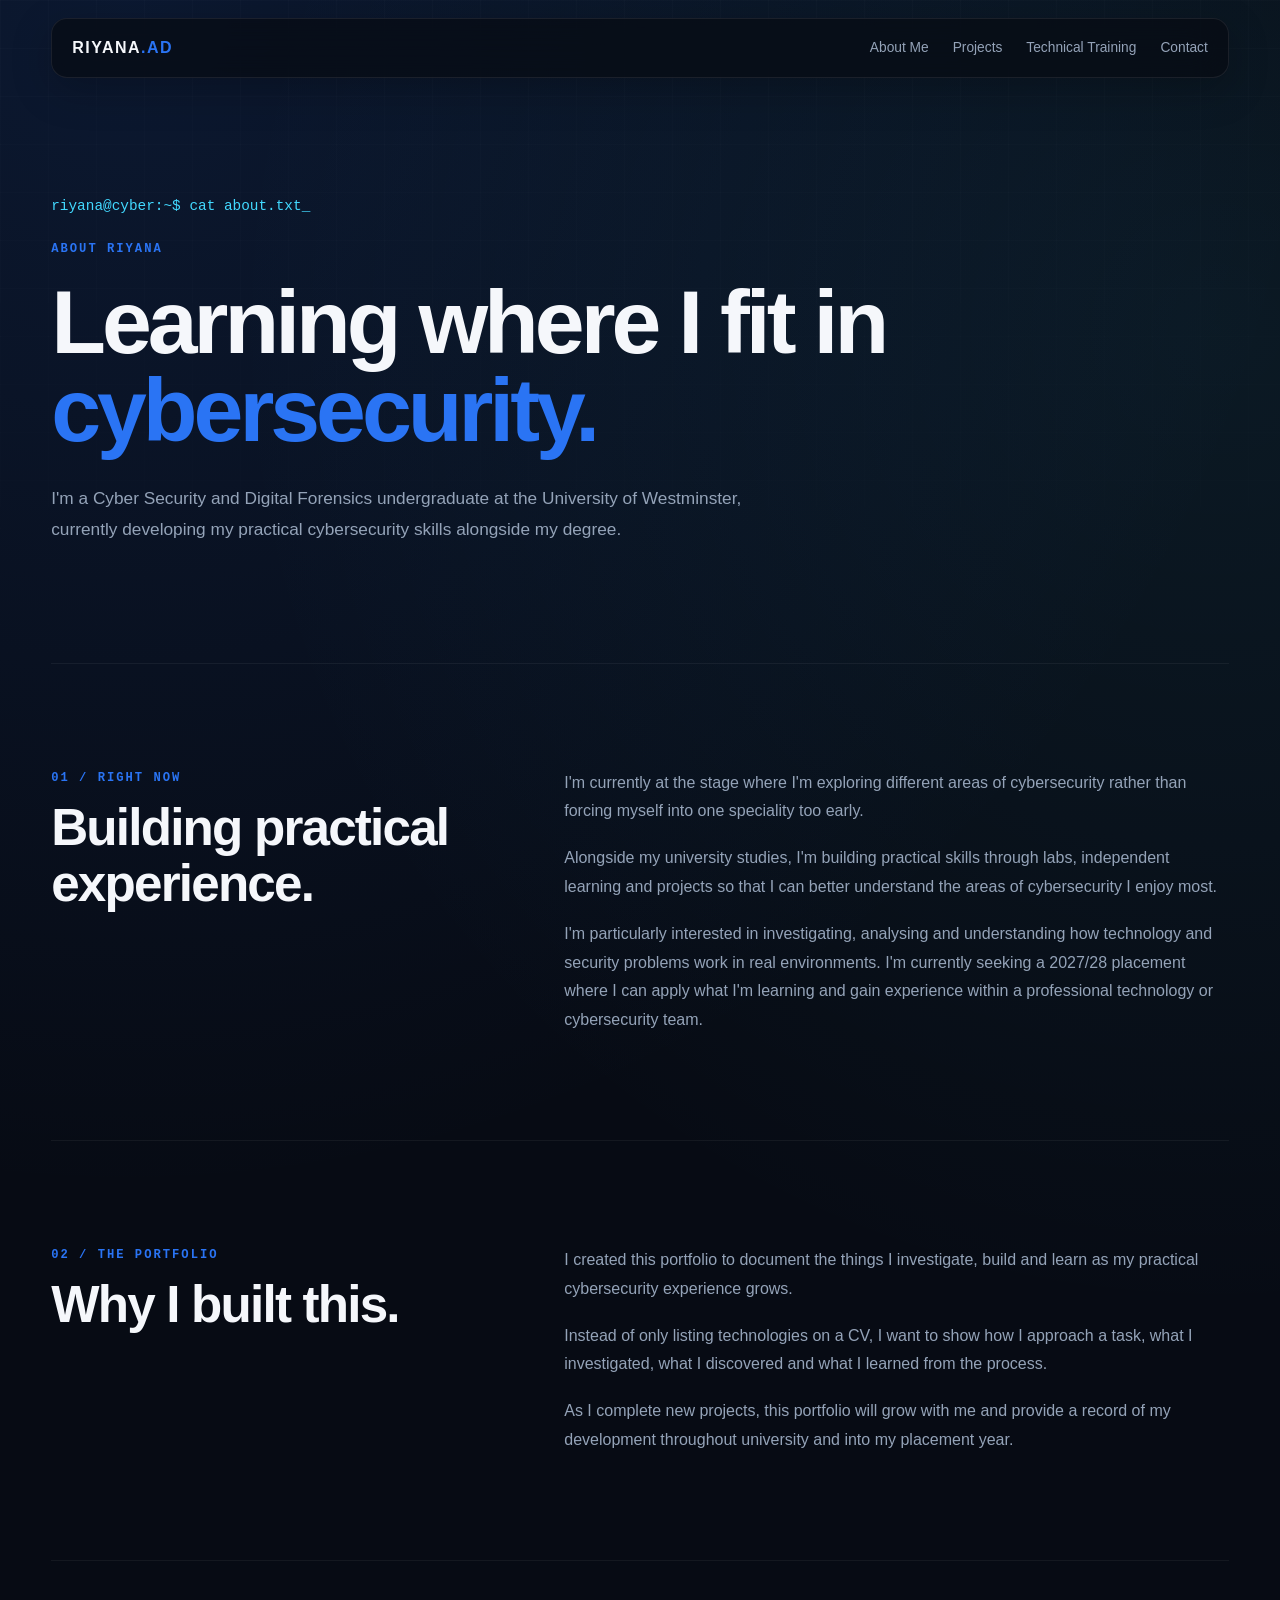
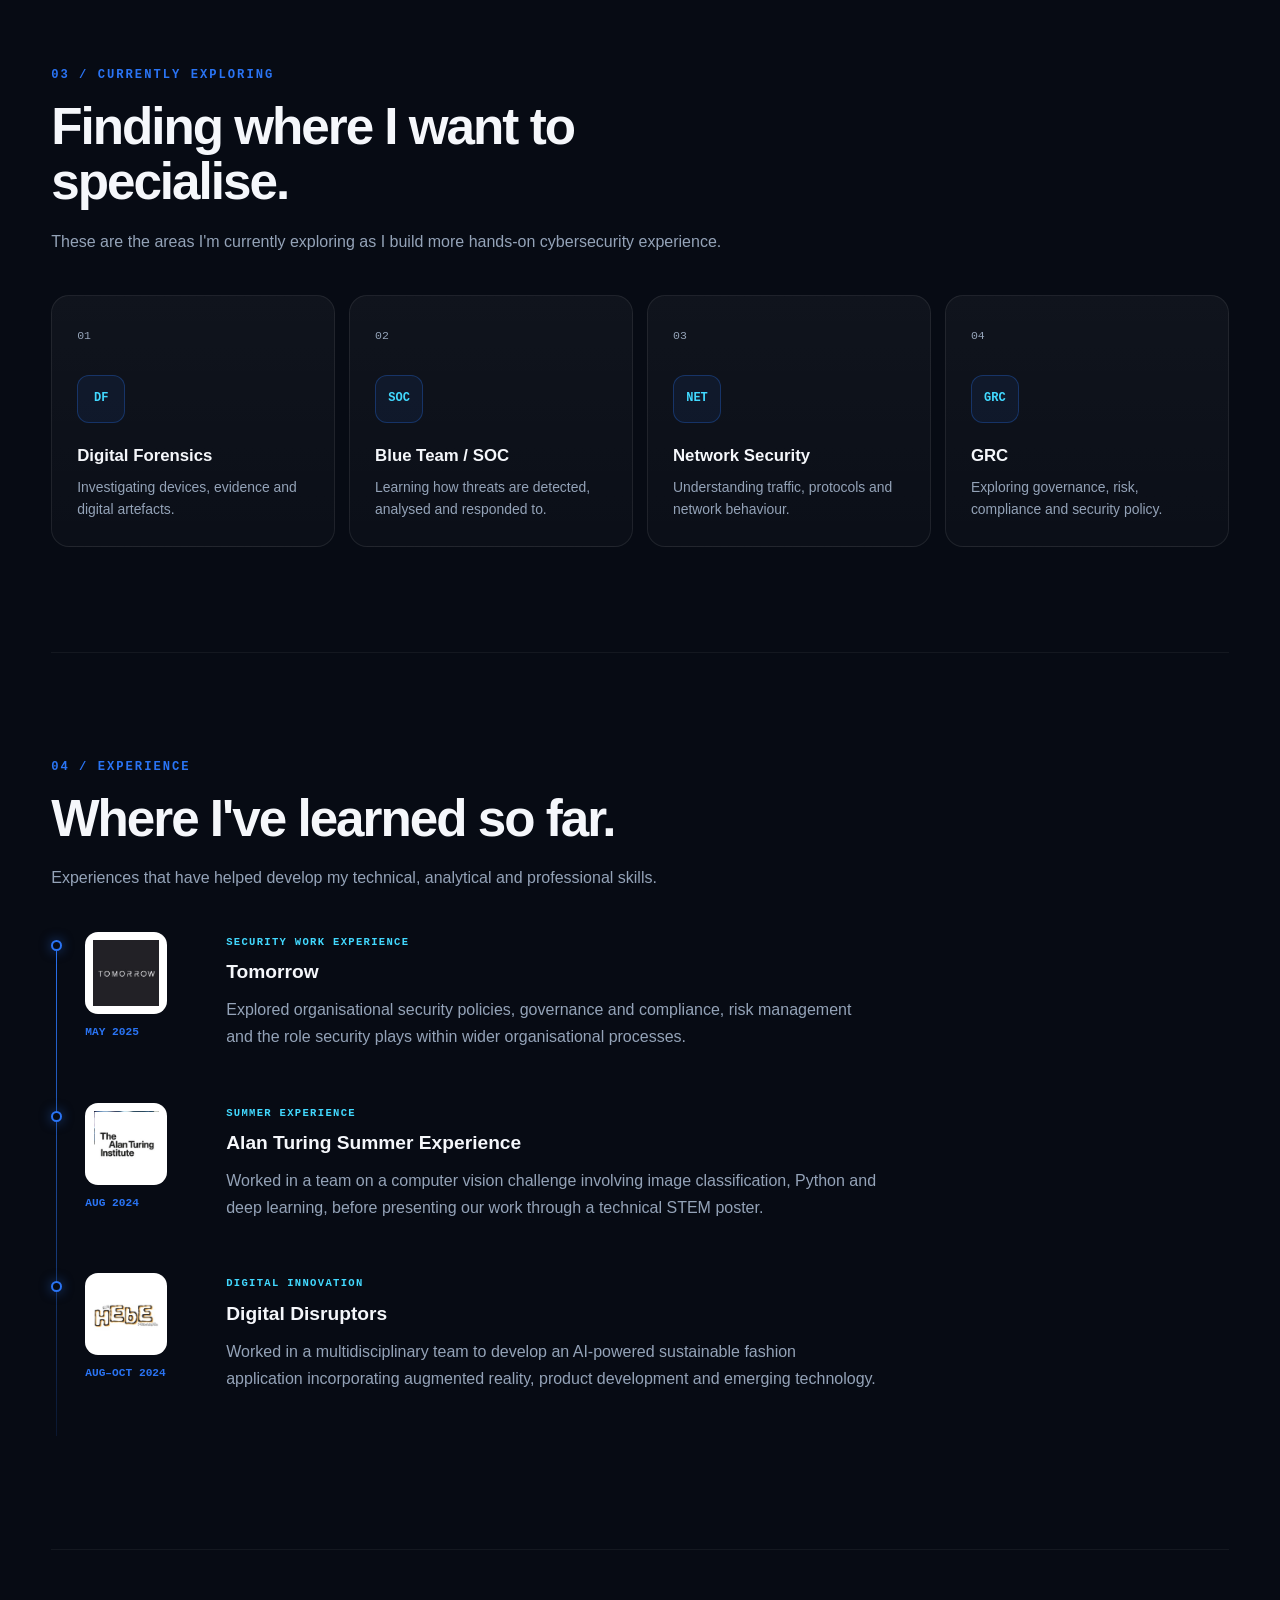
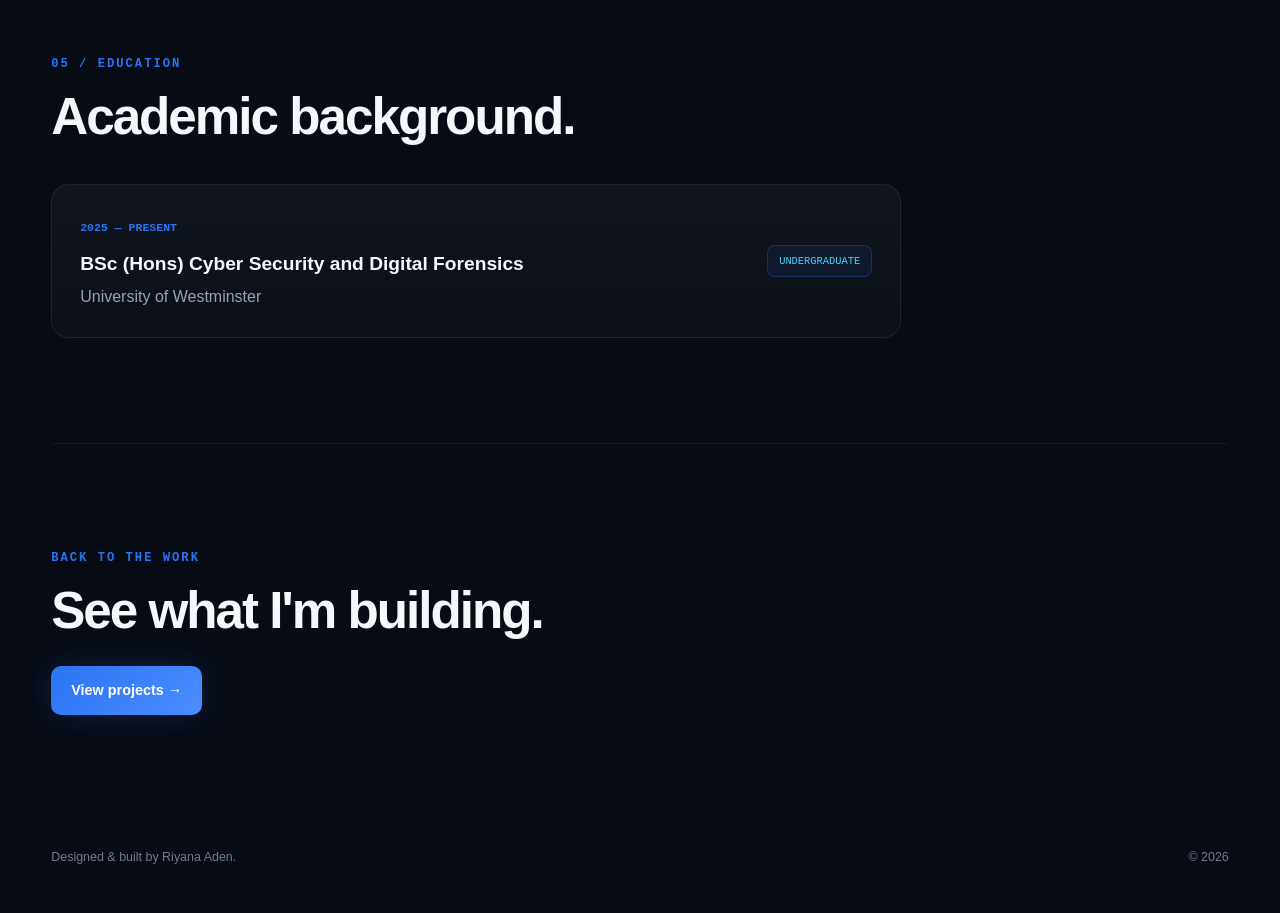
==== commit b2471429: "Update navigation links in about.html" ====
--- a/about.html
+++ b/about.html
@@ -38,16 +38,16 @@
 
     <div class="nav-links">
 
-  <a href="index.html#projects">
+  <a href="about.html">
+    About Me
+  </a>
+
+  <a href="projects.html">
     Projects
   </a>
 
   <a href="index.html#certifications">
     Technical Training
-  </a>
-
-  <a href="about.html">
-    About
   </a>
 
   <a href="index.html#contact">
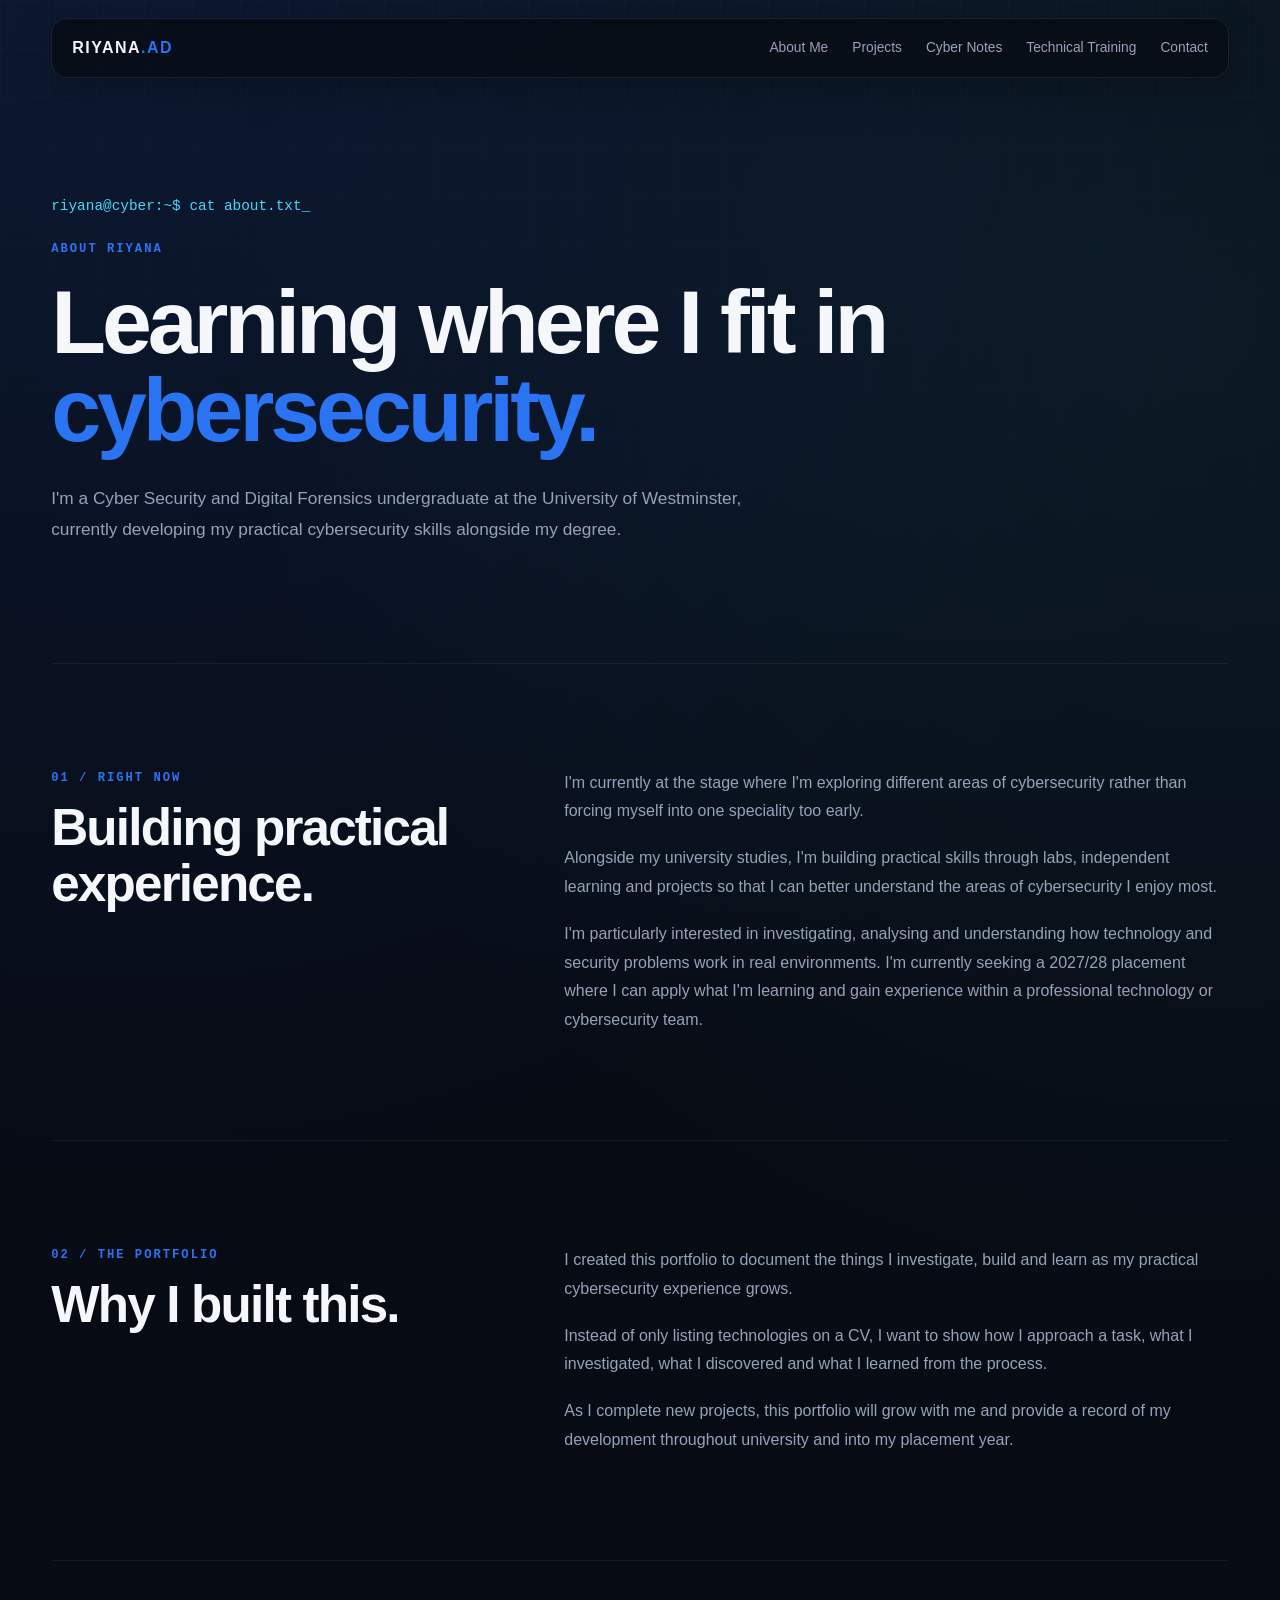
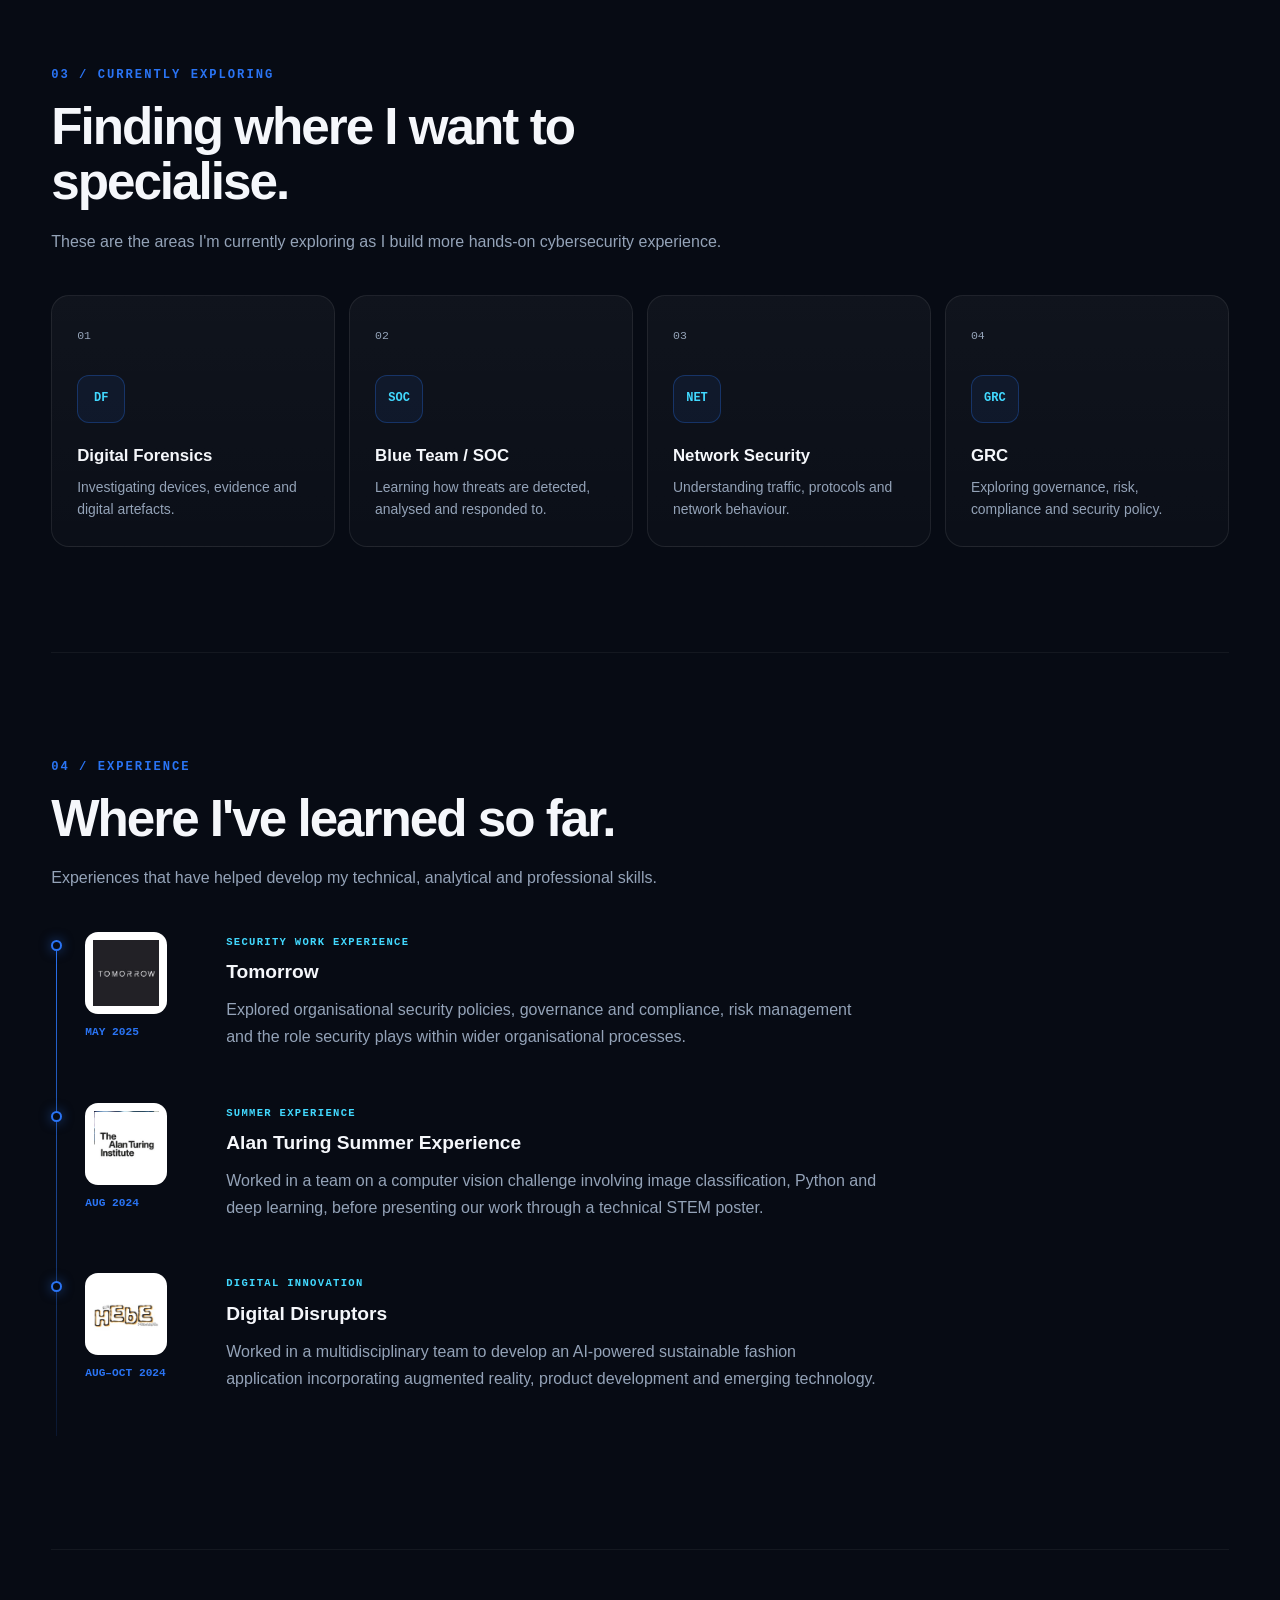
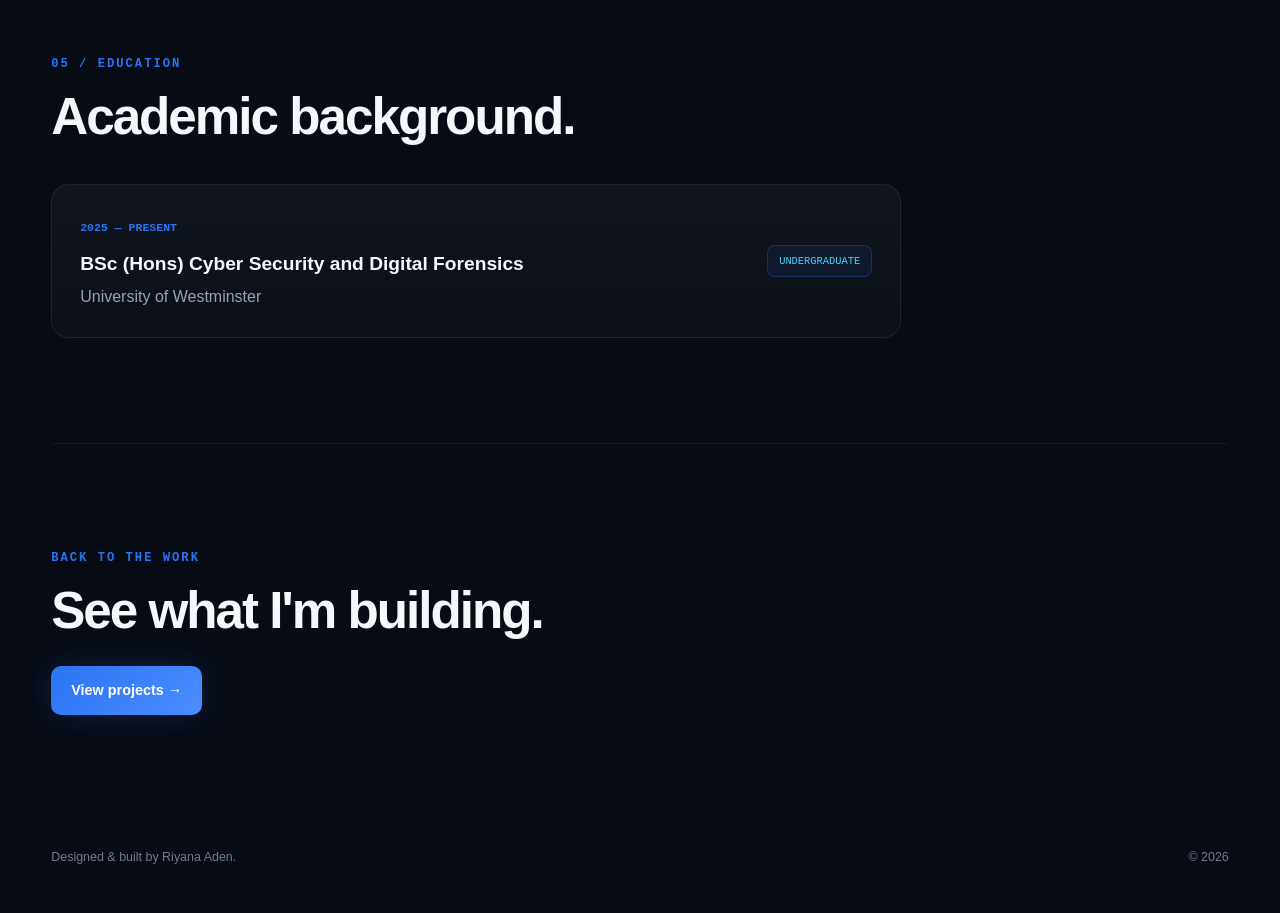
==== commit 3e2fdbe2: "Add link to Cyber Notes in navigation" ====
--- a/about.html
+++ b/about.html
@@ -38,12 +38,18 @@
 
     <div class="nav-links">
 
+<div class="nav-links">
+
   <a href="about.html">
     About Me
   </a>
 
   <a href="projects.html">
     Projects
+  </a>
+
+  <a href="cyber-notes.html">
+    Cyber Notes
   </a>
 
   <a href="index.html#certifications">
@@ -580,11 +586,11 @@
 
 
       <a
-        class="primary-button"
-        href="index.html#projects"
-      >
-        View projects →
-      </a>
+  class="primary-button"
+  href="projects.html"
+>
+  View projects →
+</a>
 
     </section>
 
--- a/style.css
+++ b/style.css
@@ -2391,3 +2391,166 @@
   }
 
 }
+
+/* ========================================
+   CYBER NOTES
+======================================== */
+
+.notes-grid {
+  display: grid;
+  grid-template-columns: repeat(2, minmax(0, 1fr));
+  gap: 18px;
+  max-width: 1000px;
+}
+
+
+.note-card {
+  position: relative;
+  overflow: hidden;
+
+  padding: 30px;
+
+  border: 1px solid var(--border);
+  border-radius: 18px;
+
+  background:
+    linear-gradient(
+      180deg,
+      rgba(255, 255, 255, 0.04),
+      rgba(255, 255, 255, 0.018)
+    );
+
+  transition:
+    transform 0.25s ease,
+    border-color 0.25s ease,
+    box-shadow 0.25s ease;
+}
+
+
+.note-card::before {
+  content: "";
+
+  position: absolute;
+
+  top: -120px;
+  right: -120px;
+
+  width: 260px;
+  height: 260px;
+
+  border-radius: 50%;
+
+  background:
+    radial-gradient(
+      circle,
+      rgba(42, 116, 244, 0.13),
+      transparent 70%
+    );
+}
+
+
+.note-card:hover {
+  transform: translateY(-4px);
+
+  border-color:
+    rgba(42, 116, 244, 0.35);
+
+  box-shadow:
+    0 18px 50px
+    rgba(0, 0, 0, 0.25);
+}
+
+
+.note-topline {
+  position: relative;
+  z-index: 1;
+
+  display: flex;
+  justify-content: space-between;
+  align-items: center;
+
+  gap: 20px;
+}
+
+
+.note-code {
+  color: var(--blue);
+
+  font-family:
+    "Courier New",
+    monospace;
+
+  font-size: 0.72rem;
+
+  font-weight: 700;
+
+  letter-spacing: 1.2px;
+}
+
+
+.note-topic {
+  padding: 5px 8px;
+
+  border:
+    1px solid
+    rgba(42, 116, 244, 0.25);
+
+  border-radius: 7px;
+
+  background:
+    rgba(42, 116, 244, 0.06);
+
+  color: var(--cyan);
+
+  font-family:
+    "Courier New",
+    monospace;
+
+  font-size: 0.62rem;
+
+  font-weight: 700;
+
+  letter-spacing: 1px;
+}
+
+
+.note-card h3 {
+  position: relative;
+  z-index: 1;
+
+  margin-top: 22px;
+
+  font-size:
+    clamp(
+      1.4rem,
+      2.5vw,
+      2rem
+    );
+
+  line-height: 1.2;
+
+  letter-spacing: -0.8px;
+}
+
+
+.note-card > p {
+  position: relative;
+  z-index: 1;
+
+  margin-top: 14px;
+
+  max-width: 650px;
+
+  color: var(--muted);
+
+  line-height: 1.7;
+}
+
+
+@media (max-width: 800px) {
+
+  .notes-grid {
+    grid-template-columns: 1fr;
+  }
+
+}
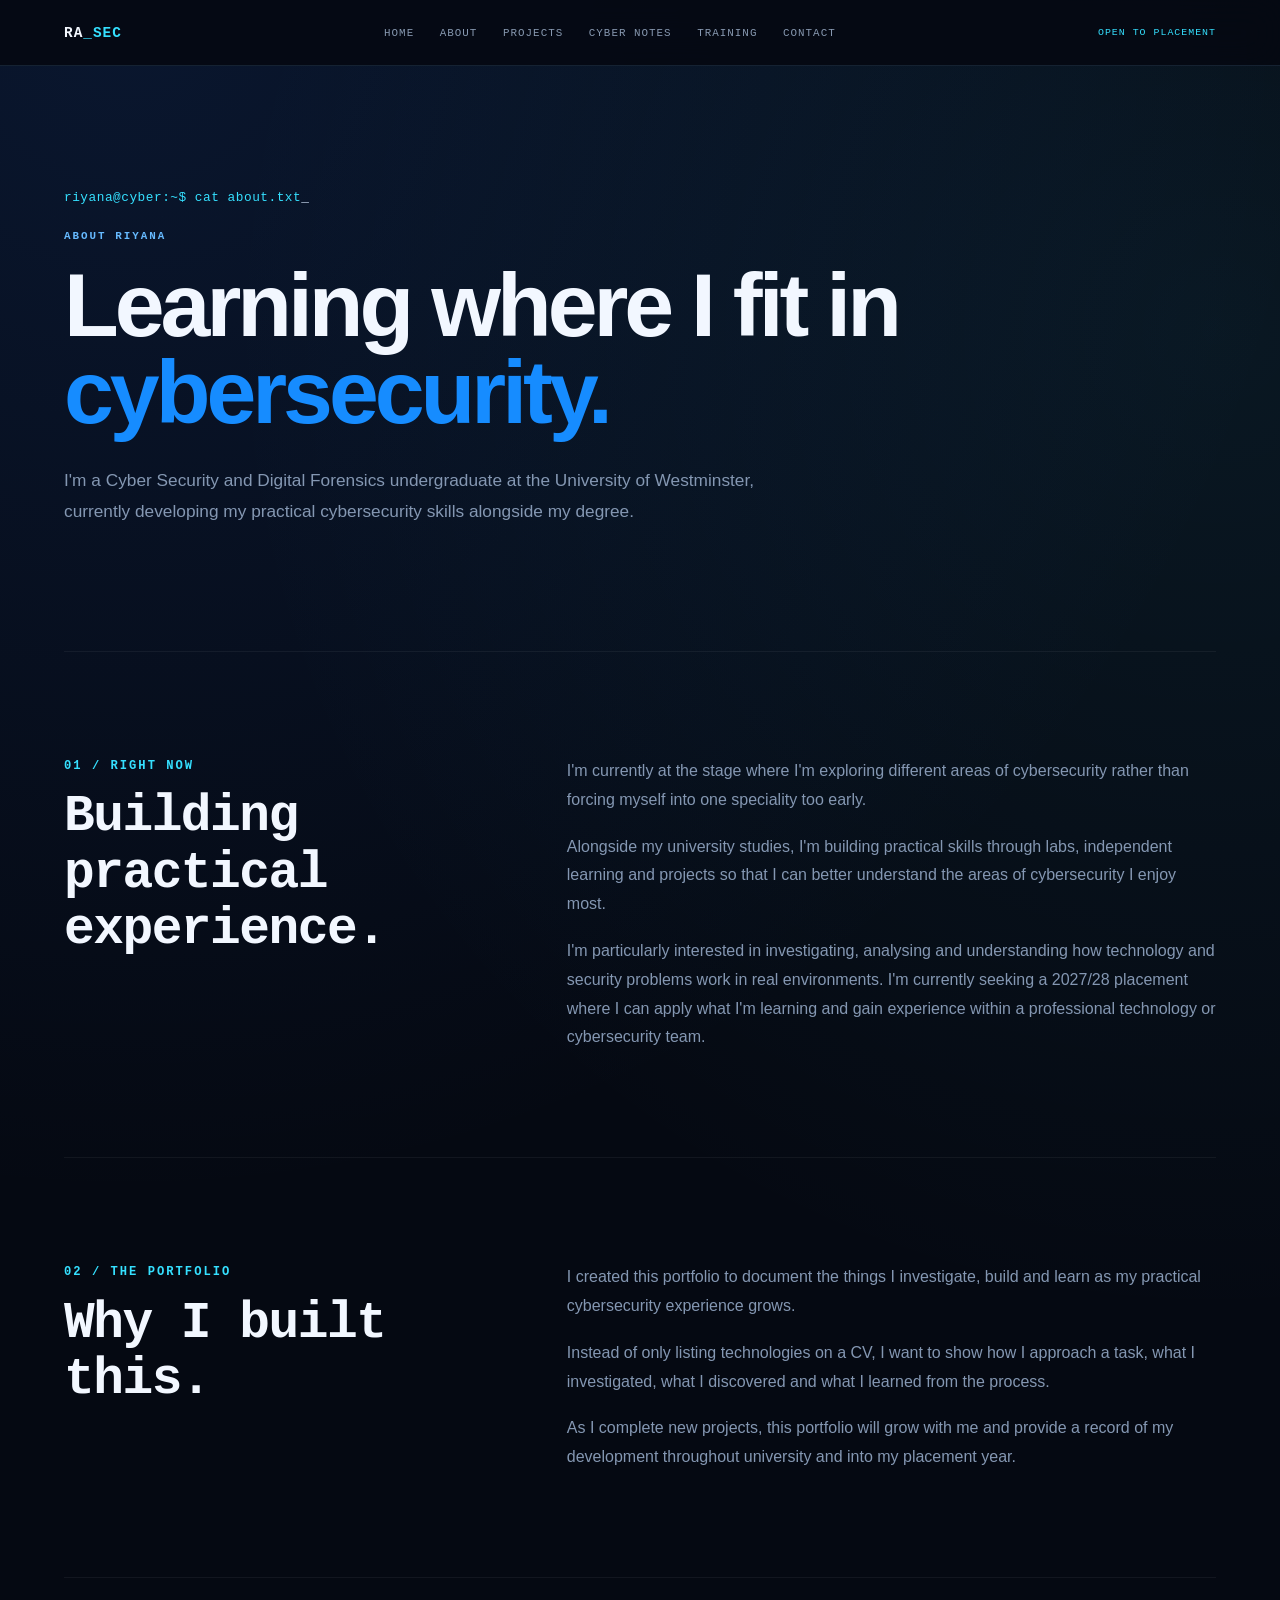
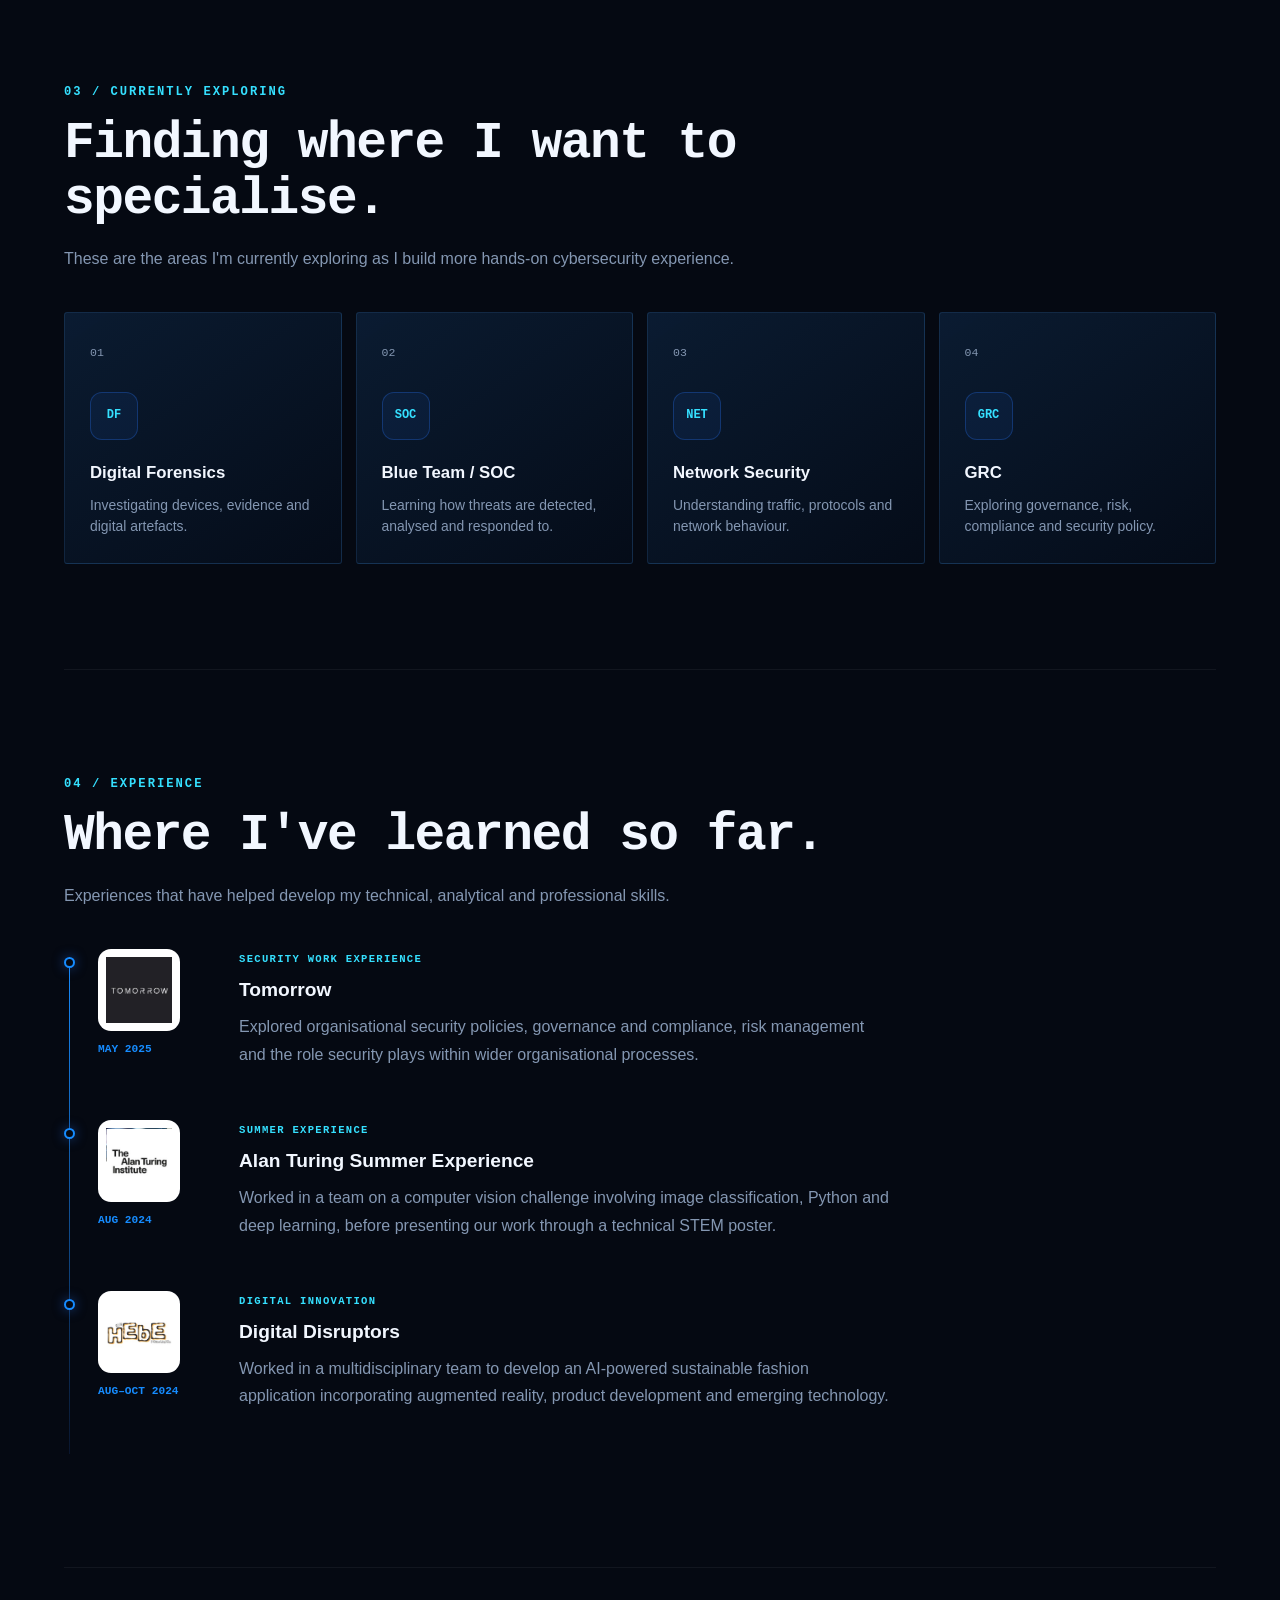
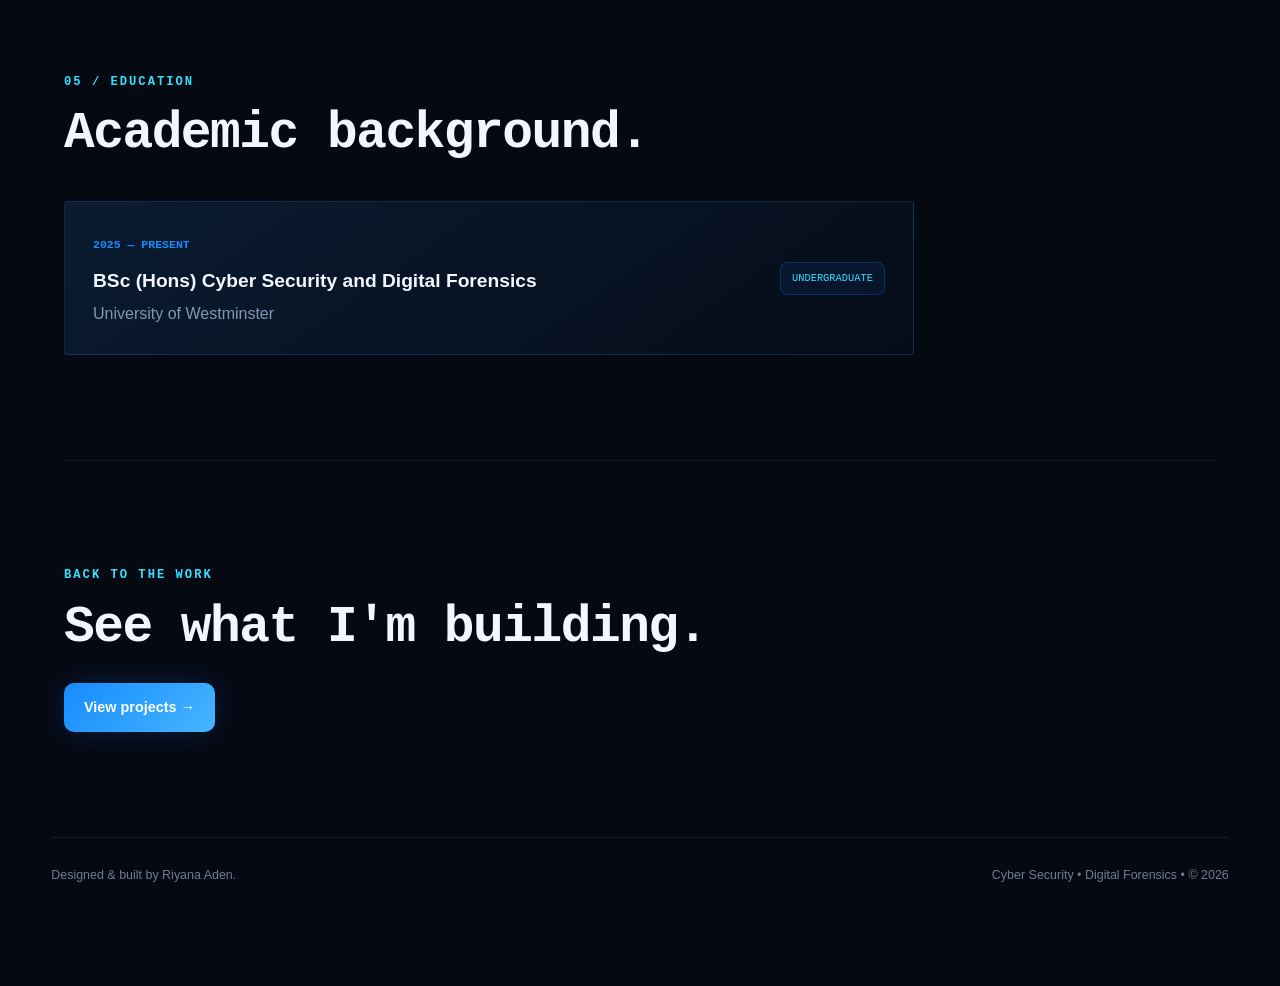
==== commit 957bbef7: "Polish shared navigation and unify portfolio pages" ====
--- a/about.html
+++ b/about.html
@@ -19,6 +19,7 @@
 
   <link rel="stylesheet" href="style.css">
 
+  <meta name="theme-color" content="#07111f">
 </head>
 
 
@@ -29,40 +30,18 @@
        NAVIGATION
   ========================== -->
 
-  <nav>
-
-    <a class="logo" href="index.html">
-      RIYANA<span>.AD</span>
-    </a>
-
-
-    <div class="nav-links">
-
-<div class="nav-links">
-
-  <a href="about.html">
-    About Me
-  </a>
-
-  <a href="projects.html">
-    Projects
-  </a>
-
-  <a href="cyber-notes.html">
-    Cyber Notes
-  </a>
-
-  <a href="index.html#certifications">
-    Technical Training
-  </a>
-
-  <a href="index.html#contact">
-    Contact
-  </a>
-
+  <nav class="site-nav">
+<a class="logo" href="index.html" aria-label="Riyana Aden home">RA<span>_SEC</span></a>
+<div class="nav-links" aria-label="Main navigation">
+<a href="index.html">Home</a>
+<a href="about.html" class="active" aria-current="page">About</a>
+<a href="projects.html">Projects</a>
+<a href="cyber-notes.html">Cyber Notes</a>
+<a href="index.html#certifications">Training</a>
+<a href="index.html#contact">Contact</a>
 </div>
-
-  </nav>
+<a class="nav-status" href="mailto:adenriyana@gmail.com"><span class="status-dot"></span> OPEN TO PLACEMENT</a>
+</nav>
 
 
 
@@ -599,17 +578,10 @@
 
 
 
-  <footer>
-
-    <p>
-      Designed & built by Riyana Aden.
-    </p>
-
-    <p>
-      © 2026
-    </p>
-
-  </footer>
+  <footer class="site-footer">
+<p>Designed &amp; built by Riyana Aden.</p>
+<p>Cyber Security <span>•</span> Digital Forensics <span>•</span> © 2026</p>
+</footer>
 
 
 </body>
--- a/style.css
+++ b/style.css
@@ -2554,3 +2554,178 @@
   }
 
 }
+
+
+/* ========================================
+   CYBER NOTE ARTICLE
+======================================== */
+
+.note-article {
+  max-width: 900px;
+}
+
+
+.note-article-meta {
+  display: flex;
+  flex-wrap: wrap;
+  gap: 8px;
+
+  margin-bottom: 45px;
+}
+
+
+.note-article-meta span {
+  padding: 6px 10px;
+
+  border:
+    1px solid
+    rgba(42, 116, 244, 0.25);
+
+  border-radius: 7px;
+
+  background:
+    rgba(42, 116, 244, 0.06);
+
+  color: var(--cyan);
+
+  font-family:
+    "Courier New",
+    monospace;
+
+  font-size: 0.67rem;
+
+  font-weight: 700;
+
+  letter-spacing: 0.8px;
+}
+
+
+.note-article-content {
+  max-width: 760px;
+}
+
+
+.note-article-content h2 {
+  margin-top: 55px;
+  margin-bottom: 18px;
+
+  font-size:
+    clamp(
+      1.5rem,
+      3vw,
+      2.2rem
+    );
+
+  line-height: 1.2;
+
+  letter-spacing: -1px;
+}
+
+
+.note-article-content h2:first-child {
+  margin-top: 0;
+}
+
+
+.note-article-content p {
+  margin-top: 18px;
+
+  color: var(--muted);
+
+  font-size: 1rem;
+
+  line-height: 1.85;
+}
+
+
+.note-source {
+  margin-top: 65px;
+
+  padding: 24px;
+
+  border:
+    1px solid
+    rgba(42, 116, 244, 0.22);
+
+  border-radius: 14px;
+
+  background:
+    rgba(42, 116, 244, 0.045);
+}
+
+
+.note-source p {
+  margin-top: 0;
+
+  color: var(--blue);
+
+  font-family:
+    "Courier New",
+    monospace;
+
+  font-size: 0.67rem;
+
+  font-weight: 700;
+
+  letter-spacing: 1.5px;
+}
+
+
+.note-source a {
+  display: inline-block;
+
+  margin-top: 8px;
+
+  color: var(--text-soft);
+
+  font-size: 0.9rem;
+
+  line-height: 1.5;
+
+  transition: color 0.2s ease;
+}
+
+
+.note-source a:hover {
+  color: var(--cyan);
+}
+
+/* BLUE CYBERPUNK REDESIGN */
+@import url('https://fonts.googleapis.com/css2?family=DM+Mono:wght@400;500&family=Space+Grotesk:wght@400;500;600;700&family=Space+Mono:wght@400;700&display=swap');
+:root{--bg:#050912;--bg-soft:#091426;--blue:#168cff;--blue-light:#46b5ff;--cyan:#35e0ff;--text:#f2f7ff;--text-soft:#cbd9eb;--muted:#8497b2;--border:rgba(115,180,255,.15);--border-blue:rgba(22,140,255,.4)}
+body{background-color:var(--bg);background-image:radial-gradient(1px 1px at 8% 12%,rgba(210,235,255,.8) 50%,transparent 100%),radial-gradient(1px 1px at 22% 72%,rgba(210,235,255,.65) 50%,transparent 100%),radial-gradient(1px 1px at 48% 18%,rgba(210,235,255,.7) 50%,transparent 100%),radial-gradient(1px 1px at 74% 36%,rgba(210,235,255,.65) 50%,transparent 100%),radial-gradient(1px 1px at 91% 80%,rgba(210,235,255,.75) 50%,transparent 100%),radial-gradient(ellipse at 52% 40%,rgba(0,100,210,.12),transparent 42%),#050912;font-family:'Space Grotesk','Segoe UI',sans-serif}
+body::before{opacity:.35;background-size:54px 54px}
+.site-nav{position:sticky;top:0;z-index:1000;width:100%;min-height:66px;margin:0;padding:0 max(5%,calc((100% - 1180px)/2));display:flex;align-items:center;justify-content:space-between;gap:24px;background:rgba(5,9,18,.88);border:0;border-bottom:1px solid rgba(130,180,230,.14);border-radius:0;box-shadow:none;backdrop-filter:blur(16px)}
+.logo{color:#f4f8ff;font:700 .9rem 'Space Mono',monospace;letter-spacing:1px}.logo span{color:var(--cyan)}
+.nav-links{gap:clamp(12px,2vw,28px)}.nav-links a,.nav-status{color:#8798b0;font:500 .68rem 'DM Mono',monospace;text-transform:uppercase;letter-spacing:1px}.nav-links a:hover,.nav-status:hover{color:var(--cyan)}.nav-links a::after{background:var(--cyan)}.nav-status{white-space:nowrap;font-size:.62rem;color:var(--cyan)}
+main{width:min(1180px,90%)}
+.hero-redesign{position:relative;isolation:isolate;width:100%;max-width:none;min-height:calc(100vh - 66px);padding:90px 0 100px;display:grid;grid-template-columns:minmax(0,1fr) minmax(0,1fr);align-items:center;gap:clamp(38px,7vw,100px);border:0;overflow:hidden}
+.hero-orbit{position:absolute;z-index:-1;width:min(52vw,620px);aspect-ratio:1;border-radius:50%;left:14%;top:50%;transform:translateY(-50%);border:1px solid rgba(42,163,255,.55);background:radial-gradient(circle,rgba(0,125,255,.18),rgba(0,91,190,.1) 48%,rgba(0,50,120,.04) 68%,transparent 70%);box-shadow:inset 0 0 70px rgba(0,145,255,.15),0 0 80px rgba(0,120,255,.13)}
+.hero-orbit::before,.hero-orbit::after{content:"";position:absolute;inset:8%;border:1px solid rgba(57,185,255,.12);border-radius:50%}.hero-orbit::after{inset:18%;border-color:rgba(57,185,255,.1)}
+.hero-visual{position:relative;z-index:1;min-height:310px;padding:15px;border:1px solid rgba(65,171,255,.38);background:rgba(4,13,28,.88);box-shadow:0 24px 80px rgba(0,0,0,.5),0 0 35px rgba(0,136,255,.12);transform:translateX(-12px)}
+.hero-visual::before{content:"";position:absolute;inset:7px;border:1px solid rgba(70,177,255,.12);pointer-events:none}
+.visual-top,.visual-footer{display:flex;justify-content:space-between;align-items:center;color:#7895b8;font:10px 'DM Mono',monospace;letter-spacing:1.4px}.visual-lights{color:var(--cyan);letter-spacing:4px}
+.visual-screen{display:grid;grid-template-columns:68px 1fr;min-height:250px;margin:16px 0;border:1px solid rgba(70,177,255,.2);background:linear-gradient(135deg,rgba(13,49,83,.72),rgba(3,13,29,.95))}
+.screen-sidebar{display:flex;flex-direction:column;gap:19px;padding:18px 12px;border-right:1px solid rgba(70,177,255,.18);color:var(--cyan);font:9px 'DM Mono',monospace}.screen-sidebar i{width:100%;height:3px;background:rgba(65,177,255,.22)}
+.screen-main{position:relative;overflow:hidden;padding:20px}.screen-title{color:#cdeeff;font:700 13px 'Space Mono',monospace;letter-spacing:1px}.screen-title span{color:var(--cyan)}
+.screen-lines{display:grid;gap:9px;width:72%;margin-top:24px}.screen-lines i{height:4px;background:linear-gradient(90deg,rgba(38,166,255,.7),rgba(38,166,255,.08))}.screen-lines i:nth-child(2){width:78%}.screen-lines i:nth-child(3){width:91%}.screen-lines i:nth-child(4){width:62%}.screen-lines i:nth-child(5){width:84%}
+.screen-panels{display:flex;gap:12px;margin-top:24px}.screen-panels b{flex:1;padding:12px;border:1px solid rgba(56,176,255,.3);color:#85a9cc;font:9px 'DM Mono',monospace;line-height:2}.screen-panels strong{color:var(--cyan);font-size:11px}
+.screen-wave{position:absolute;right:-20px;bottom:-45px;width:180px;height:110px;border:1px solid rgba(38,193,255,.55);border-radius:50%;transform:rotate(-24deg);box-shadow:0 0 25px rgba(0,150,255,.2)}
+.visual-footer{padding-top:3px;font-size:9px}.visual-footer b{color:var(--cyan)}.visual-cross{position:absolute;color:var(--cyan);font:20px 'DM Mono',monospace}.cross-one{top:-17px;left:-9px}.cross-two{bottom:-17px;right:-9px}
+.hero-copy{position:relative;z-index:2;max-width:560px}.terminal{margin-bottom:25px;color:var(--cyan);font:500 .8rem 'DM Mono',monospace;letter-spacing:.5px}.terminal span{color:#d8e9ff}
+.eyebrow{color:#66baff;font:700 .68rem 'DM Mono',monospace;letter-spacing:2px}.eyebrow b{color:var(--cyan);padding:0 5px}
+.availability{margin-top:18px;padding:7px 10px;border-radius:0;border:1px solid rgba(45,175,255,.28);background:rgba(15,125,220,.08);color:#a9c7e7;font:10px 'DM Mono',monospace;letter-spacing:.8px}
+.hero-redesign h1{margin:24px 0 14px;font:700 clamp(3.4rem,7vw,6rem)/.95 'Space Mono',monospace;letter-spacing:-4px}.hero-redesign h1 span{color:#3bb8ff;text-shadow:0 0 28px rgba(37,158,255,.28)}
+.hero-redesign h2{max-width:none;color:#eaf4ff;font:700 clamp(1.45rem,2.7vw,2.2rem)/1.18 'Space Grotesk',sans-serif;letter-spacing:-1px}.hero-redesign h2 em{color:var(--cyan);font-style:normal}
+.hero-redesign .hero-description{max-width:520px;margin-top:20px;color:#9aacc4;font-size:.96rem;line-height:1.8}.hero-redesign .hero-buttons{margin-top:25px;gap:10px}
+.hero-redesign .primary-button,.hero-redesign .secondary-button{border-radius:0;padding:13px 20px;font:700 .7rem 'DM Mono',monospace;letter-spacing:1px}
+.hero-redesign .primary-button{background:var(--cyan);color:#03101e;box-shadow:0 0 28px rgba(53,224,255,.18)}.hero-redesign .primary-button:hover{background:#8beeff;box-shadow:0 0 32px rgba(53,224,255,.3)}
+.hero-redesign .secondary-button{border:1px solid var(--cyan);background:rgba(0,30,60,.28);color:var(--cyan)}.hero-redesign .secondary-button:hover{background:rgba(53,224,255,.1);border-color:#9bf2ff}.hero-redesign .hero-buttons a span{margin-left:10px}
+.hero-meta{display:flex;flex-wrap:wrap;gap:14px 20px;margin-top:23px;color:#718ba9;font:9px 'DM Mono',monospace;letter-spacing:.5px}.hero-meta b{color:#44baff;margin-right:5px}
+.section-number,.project-status{color:var(--cyan)}.section-heading h2,.about-section h2,.about-back h2,.contact-section h2{font-family:'Space Mono',monospace;letter-spacing:-1.5px}
+.project-card,.cert-card,.work-card,.explore-card,.note-card,.education-card{border-radius:3px;border-color:rgba(77,166,255,.17);background:linear-gradient(145deg,rgba(13,35,62,.72),rgba(5,13,27,.75))}
+.project-card:hover,.cert-card:hover,.work-card:hover,.explore-card:hover,.note-card:hover{border-color:rgba(53,190,255,.5)}.project-card h3,.work-card h3,.cert-card h3{font-family:'Space Grotesk',sans-serif}
+footer{border-top:1px solid rgba(130,180,230,.12)}
+@media(max-width:900px){.site-nav{padding:0 5%}.nav-status{display:none}.hero-redesign{grid-template-columns:1fr;gap:40px;padding:65px 0 80px}.hero-visual{width:min(100%,560px);transform:none}.hero-orbit{width:min(80vw,560px);left:10%;top:27%}.hero-copy{max-width:680px}}
+@media(max-width:600px){.site-nav{min-height:60px}.nav-links{gap:12px}.nav-links a{font-size:.58rem}.hero-redesign{min-height:auto;padding:55px 0 75px}.hero-redesign h1{font-size:3.4rem;letter-spacing:-2px}.hero-visual{min-height:260px;padding:11px}.visual-screen{min-height:205px;grid-template-columns:52px 1fr}.screen-main{padding:14px}.screen-panels{margin-top:17px}.hero-meta{gap:10px 14px}}
+@media(prefers-reduced-motion:reduce){html{scroll-behavior:auto}*,*::before,*::after{animation-duration:.01ms!important;transition-duration:.01ms!important}}
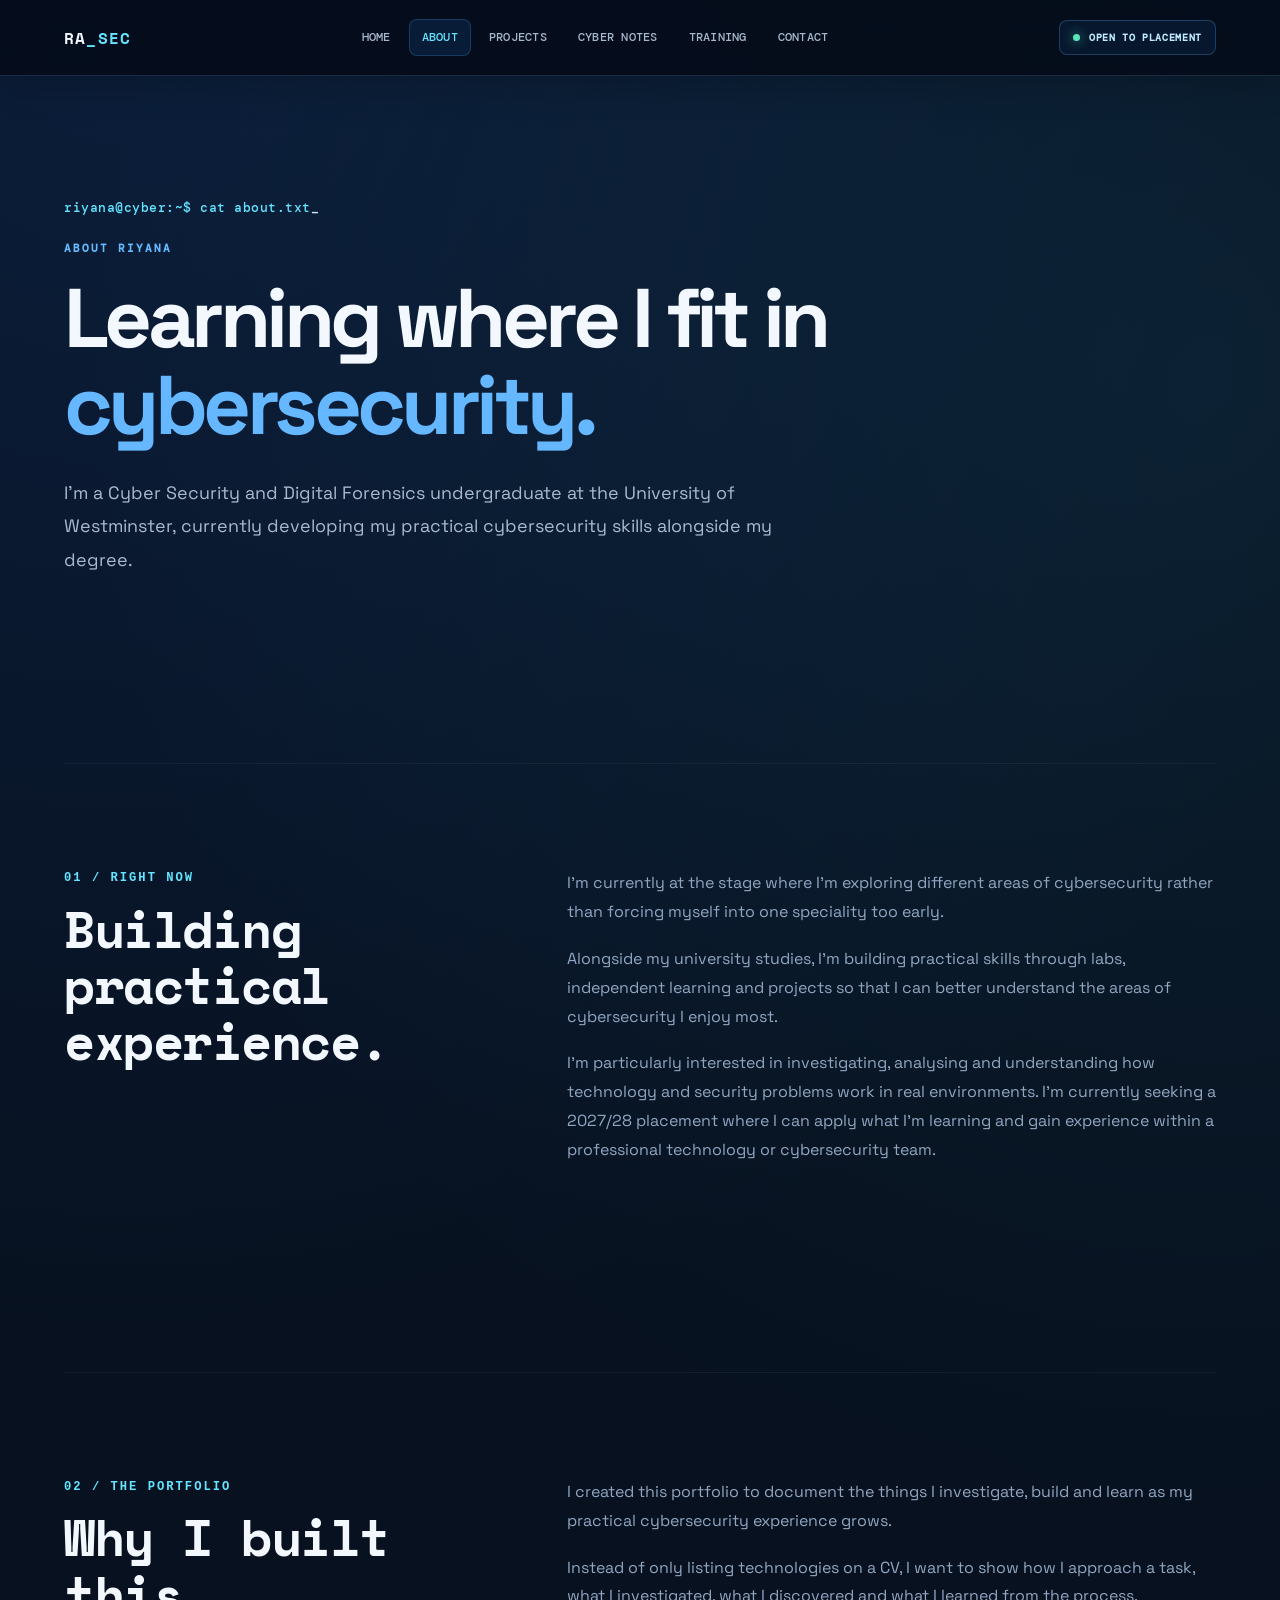
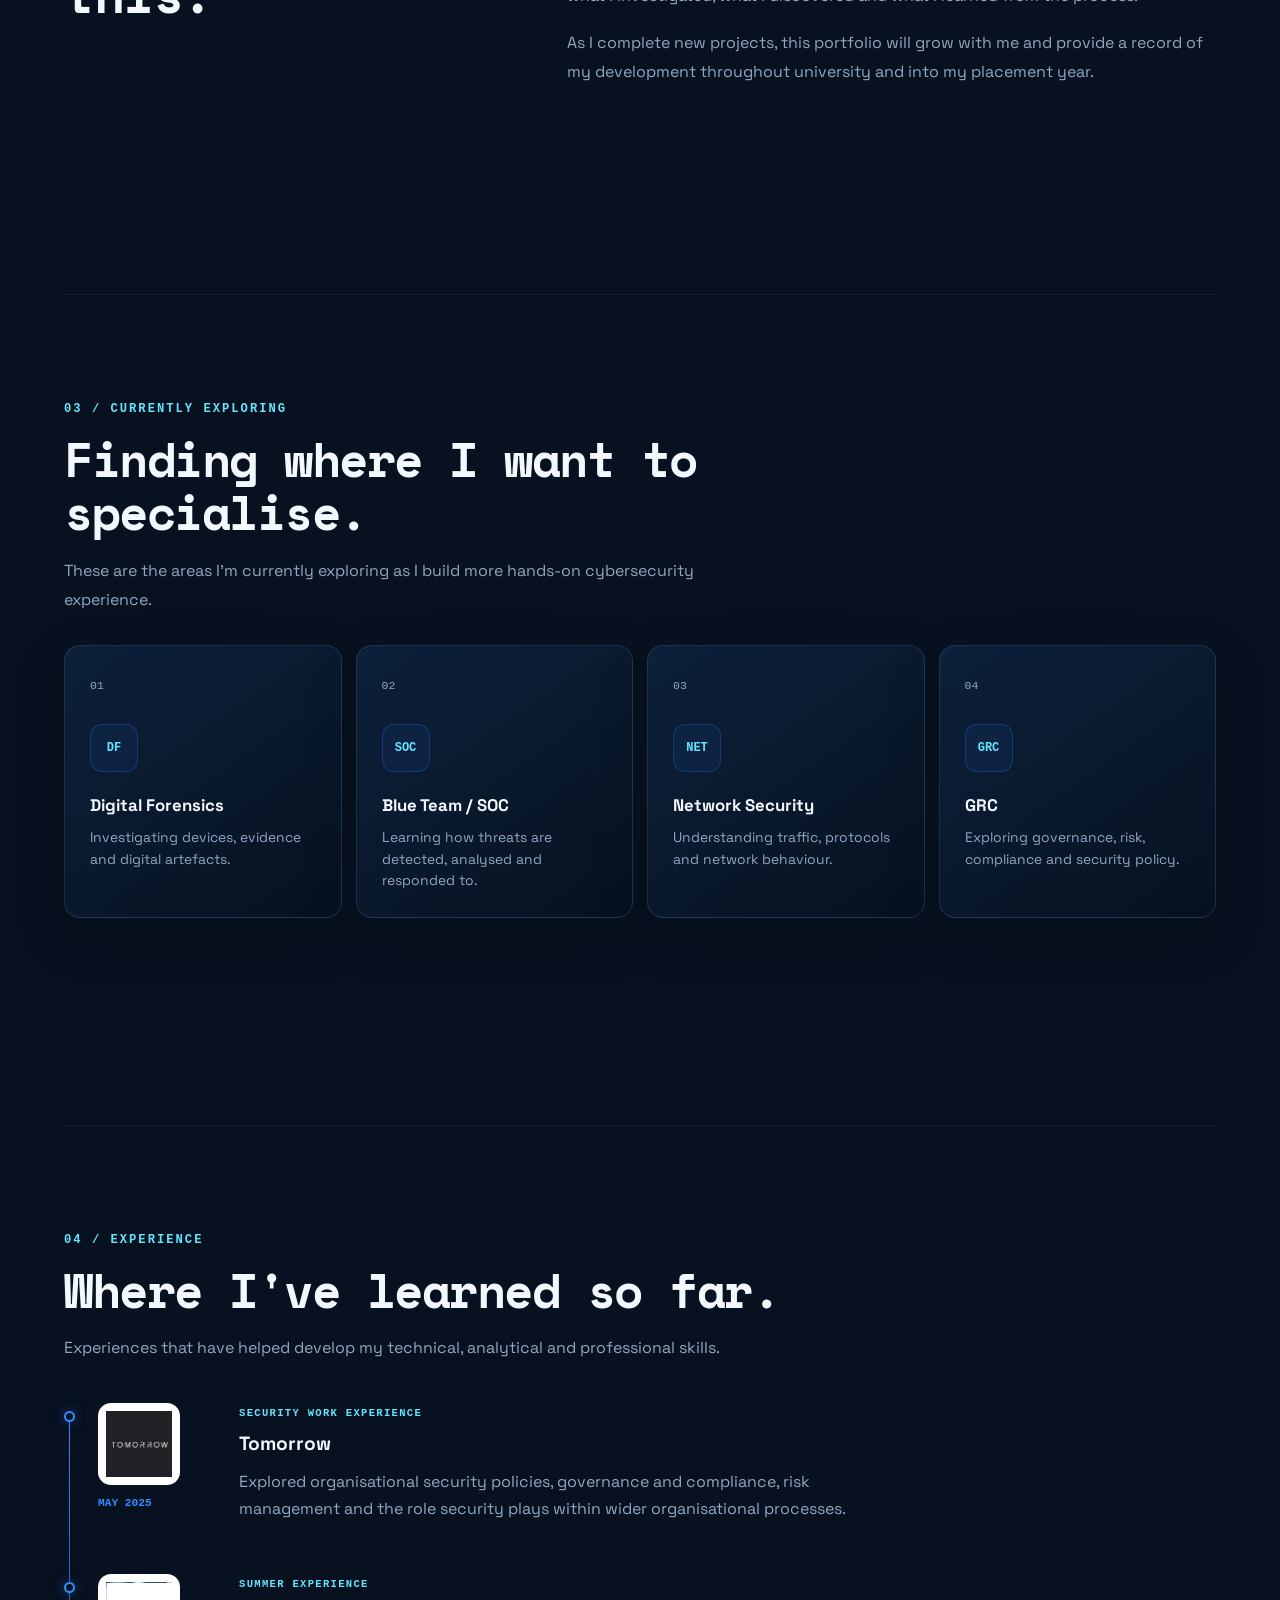
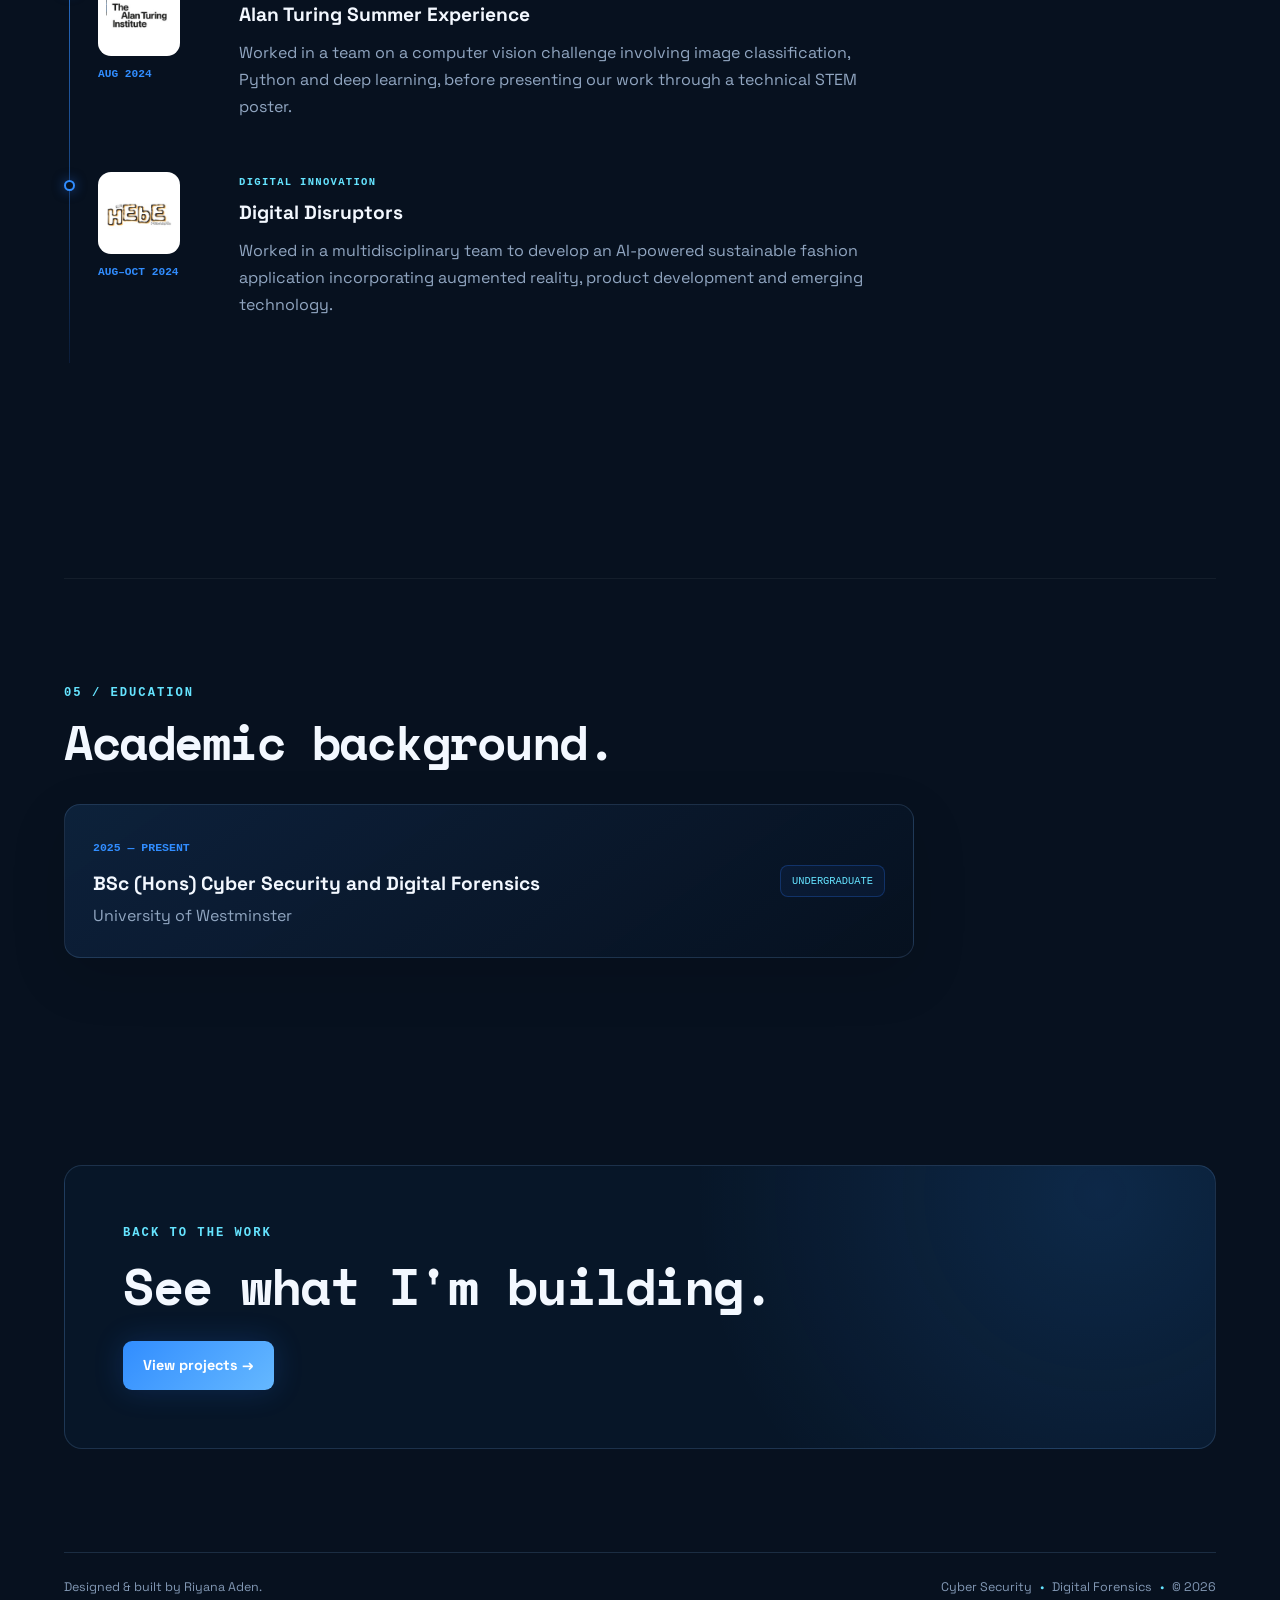
==== commit 809934f1: "Finish shared portfolio typography setup" ====
--- a/about.html
+++ b/about.html
@@ -17,6 +17,9 @@
     content="About Riyana Aden, Cyber Security and Digital Forensics undergraduate."
   >
 
+  <link rel="preconnect" href="https://fonts.googleapis.com">
+  <link rel="preconnect" href="https://fonts.gstatic.com" crossorigin>
+  <link href="https://fonts.googleapis.com/css2?family=DM+Mono:wght@400;500&family=Space+Grotesk:wght@400;500;600;700&family=Space+Mono:wght@400;700&display=swap" rel="stylesheet">
   <link rel="stylesheet" href="style.css">
 
   <meta name="theme-color" content="#07111f">
--- a/style.css
+++ b/style.css
@@ -2729,3 +2729,106 @@
 @media(max-width:900px){.site-nav{padding:0 5%}.nav-status{display:none}.hero-redesign{grid-template-columns:1fr;gap:40px;padding:65px 0 80px}.hero-visual{width:min(100%,560px);transform:none}.hero-orbit{width:min(80vw,560px);left:10%;top:27%}.hero-copy{max-width:680px}}
 @media(max-width:600px){.site-nav{min-height:60px}.nav-links{gap:12px}.nav-links a{font-size:.58rem}.hero-redesign{min-height:auto;padding:55px 0 75px}.hero-redesign h1{font-size:3.4rem;letter-spacing:-2px}.hero-visual{min-height:260px;padding:11px}.visual-screen{min-height:205px;grid-template-columns:52px 1fr}.screen-main{padding:14px}.screen-panels{margin-top:17px}.hero-meta{gap:10px 14px}}
 @media(prefers-reduced-motion:reduce){html{scroll-behavior:auto}*,*::before,*::after{animation-duration:.01ms!important;transition-duration:.01ms!important}}
+
+
+/* SHARED SITE-WIDE DESIGN SYSTEM */
+:root {
+  --bg: #07111f;
+  --bg-soft: #0b1a2d;
+  --blue: #318dff;
+  --blue-light: #65b8ff;
+  --cyan: #65e4ff;
+  --text: #f3f8ff;
+  --text-soft: #c7d7ea;
+  --muted: #91a6c1;
+  --border: rgba(132, 184, 239, .17);
+  --border-blue: rgba(49, 141, 255, .42);
+  --content-width: 1160px;
+}
+html { scroll-behavior: smooth; scroll-padding-top: 100px; }
+body { color: var(--text); }
+a { text-underline-offset: 4px; }
+a:focus-visible, button:focus-visible { outline: 2px solid var(--cyan); outline-offset: 4px; }
+.site-nav {
+  position: sticky; top: 0; z-index: 1000; width: 100%;
+  min-height: 76px; margin: 0; padding: 12px max(5%, calc((100% - var(--content-width))/2));
+  display: flex; align-items: center; justify-content: space-between; gap: 26px;
+  background: rgba(5, 13, 26, .91); border: 0; border-bottom: 1px solid var(--border);
+  border-radius: 0; box-shadow: 0 12px 35px rgba(0,0,0,.16); backdrop-filter: blur(18px);
+}
+.site-nav .logo { flex: 0 0 auto; color: #f5f9ff; font: 700 1rem 'Space Mono', monospace; letter-spacing: 1.2px; text-decoration: none; }
+.site-nav .logo span { color: var(--cyan); }
+.site-nav .nav-links { display: flex; align-items: center; justify-content: center; flex-wrap: wrap; gap: 5px; }
+.site-nav .nav-links a {
+  position: relative; padding: 10px 12px; border: 1px solid transparent; border-radius: 8px;
+  color: #a7b8cd; font: 500 .72rem 'DM Mono', monospace; letter-spacing: .25px;
+  text-decoration: none; transition: color .2s ease, background .2s ease, border-color .2s ease;
+}
+.site-nav .nav-links a:hover { color: #fff; background: rgba(61,157,255,.09); }
+.site-nav .nav-links a.active { color: var(--cyan); background: rgba(49,141,255,.12); border-color: rgba(91,183,255,.2); }
+.site-nav .nav-links a::after { display: none; }
+.site-nav .nav-status {
+  flex: 0 0 auto; display: inline-flex; align-items: center; gap: 9px; padding: 10px 13px;
+  border: 1px solid rgba(91,183,255,.25); border-radius: 8px; background: rgba(49,141,255,.08);
+  color: #bfeaff; font: 600 .62rem 'DM Mono', monospace; letter-spacing: .65px; text-decoration: none;
+}
+.site-nav .nav-status:hover { border-color: var(--cyan); background: rgba(49,141,255,.14); }
+.site-nav .status-dot { width: 7px; height: 7px; margin: 0; border-radius: 50%; background: #58e6bb; box-shadow: 0 0 12px rgba(88,230,187,.75); }
+main { width: min(var(--content-width), 90%); margin-inline: auto; }
+main > section { scroll-margin-top: 105px; }
+.about-hero { max-width: 900px; padding-top: clamp(68px, 10vw, 120px); padding-bottom: clamp(52px, 7vw, 82px); }
+.about-hero h1 { max-width: 900px; font-size: clamp(2.8rem, 6.5vw, 5.4rem); line-height: 1.04; letter-spacing: -.055em; }
+.about-hero h1 span { color: var(--blue-light); }
+.about-intro { max-width: 720px; color: #a9bad0; font-size: clamp(1rem, 1.5vw, 1.12rem); line-height: 1.85; }
+section { margin-bottom: clamp(64px, 8vw, 104px); }
+.section-heading { max-width: 760px; margin-bottom: 30px; }
+.section-heading h2 { margin-top: 12px; font-size: clamp(1.8rem, 4vw, 3rem); line-height: 1.12; }
+.section-heading > p:last-child { max-width: 680px; color: var(--muted); line-height: 1.8; }
+.project-card, .work-card, .note-card, .explore-card, .cert-card, .education-card {
+  border: 1px solid var(--border); border-radius: 16px;
+  background: linear-gradient(145deg, rgba(14,37,65,.82), rgba(7,17,32,.88));
+  box-shadow: 0 18px 55px rgba(0,0,0,.13);
+}
+.project-card, .note-card, .work-card { padding: clamp(22px, 3vw, 34px); }
+.project-card:hover, .work-card:hover, .note-card:hover, .explore-card:hover, .cert-card:hover {
+  border-color: rgba(101,228,255,.42); box-shadow: 0 20px 55px rgba(0,0,0,.22), 0 0 28px rgba(49,141,255,.07);
+}
+.primary-button, .secondary-button { border-radius: 9px; text-decoration: none; transition: transform .2s ease, box-shadow .2s ease, background .2s ease; }
+.primary-button:hover, .secondary-button:hover { transform: translateY(-2px); }
+.project-tags { gap: 8px; }
+.project-tags span, .note-article-meta span { border-radius: 6px; }
+.note-article { max-width: 920px; margin-inline: auto; }
+.note-article-content { max-width: 760px; }
+.note-article-content h2 { color: #edf6ff; }
+.note-article-content p { color: #a9bad0; }
+.about-back { padding: clamp(30px, 5vw, 58px); border: 1px solid var(--border); border-radius: 18px; background: radial-gradient(circle at 90% 10%, rgba(49,141,255,.15), transparent 38%), rgba(9,25,45,.72); }
+.site-footer, footer {
+  width: min(var(--content-width), 90%); margin: 70px auto 0; padding: 25px 0 32px;
+  display: flex; justify-content: space-between; align-items: center; gap: 16px;
+  border-top: 1px solid var(--border); color: #8298b4; font-size: .78rem;
+}
+.site-footer p:last-child { text-align: right; }
+.site-footer span { color: var(--cyan); padding: 0 5px; }
+@media (max-width: 980px) {
+  .site-nav { gap: 12px; padding-inline: 4%; }
+  .site-nav .nav-links { gap: 1px; }
+  .site-nav .nav-links a { padding: 9px 8px; font-size: .66rem; }
+  .site-nav .nav-status { font-size: .57rem; padding: 9px; }
+}
+@media (max-width: 760px) {
+  .site-nav { position: sticky; min-height: auto; padding: 13px 5% 10px; flex-wrap: wrap; gap: 9px 14px; }
+  .site-nav .logo { font-size: .95rem; }
+  .site-nav .nav-status { margin-left: auto; }
+  .site-nav .nav-links { order: 3; width: 100%; justify-content: flex-start; flex-wrap: nowrap; overflow-x: auto; overscroll-behavior-x: contain; scrollbar-width: none; padding: 2px 0 4px; }
+  .site-nav .nav-links::-webkit-scrollbar { display: none; }
+  .site-nav .nav-links a { flex: 0 0 auto; padding: 8px 11px; font-size: .68rem; }
+  .about-hero { padding-top: 58px; }
+  .site-footer, footer { align-items: flex-start; flex-direction: column; }
+  .site-footer p:last-child { text-align: left; }
+}
+@media (max-width: 420px) {
+  .site-nav .nav-status { font-size: .53rem; padding: 8px; }
+  main { width: 90%; }
+  .hero-redesign .hero-buttons, .hero-buttons { flex-wrap: wrap; }
+}
+@media (prefers-reduced-motion: reduce) { html { scroll-behavior: auto; } }
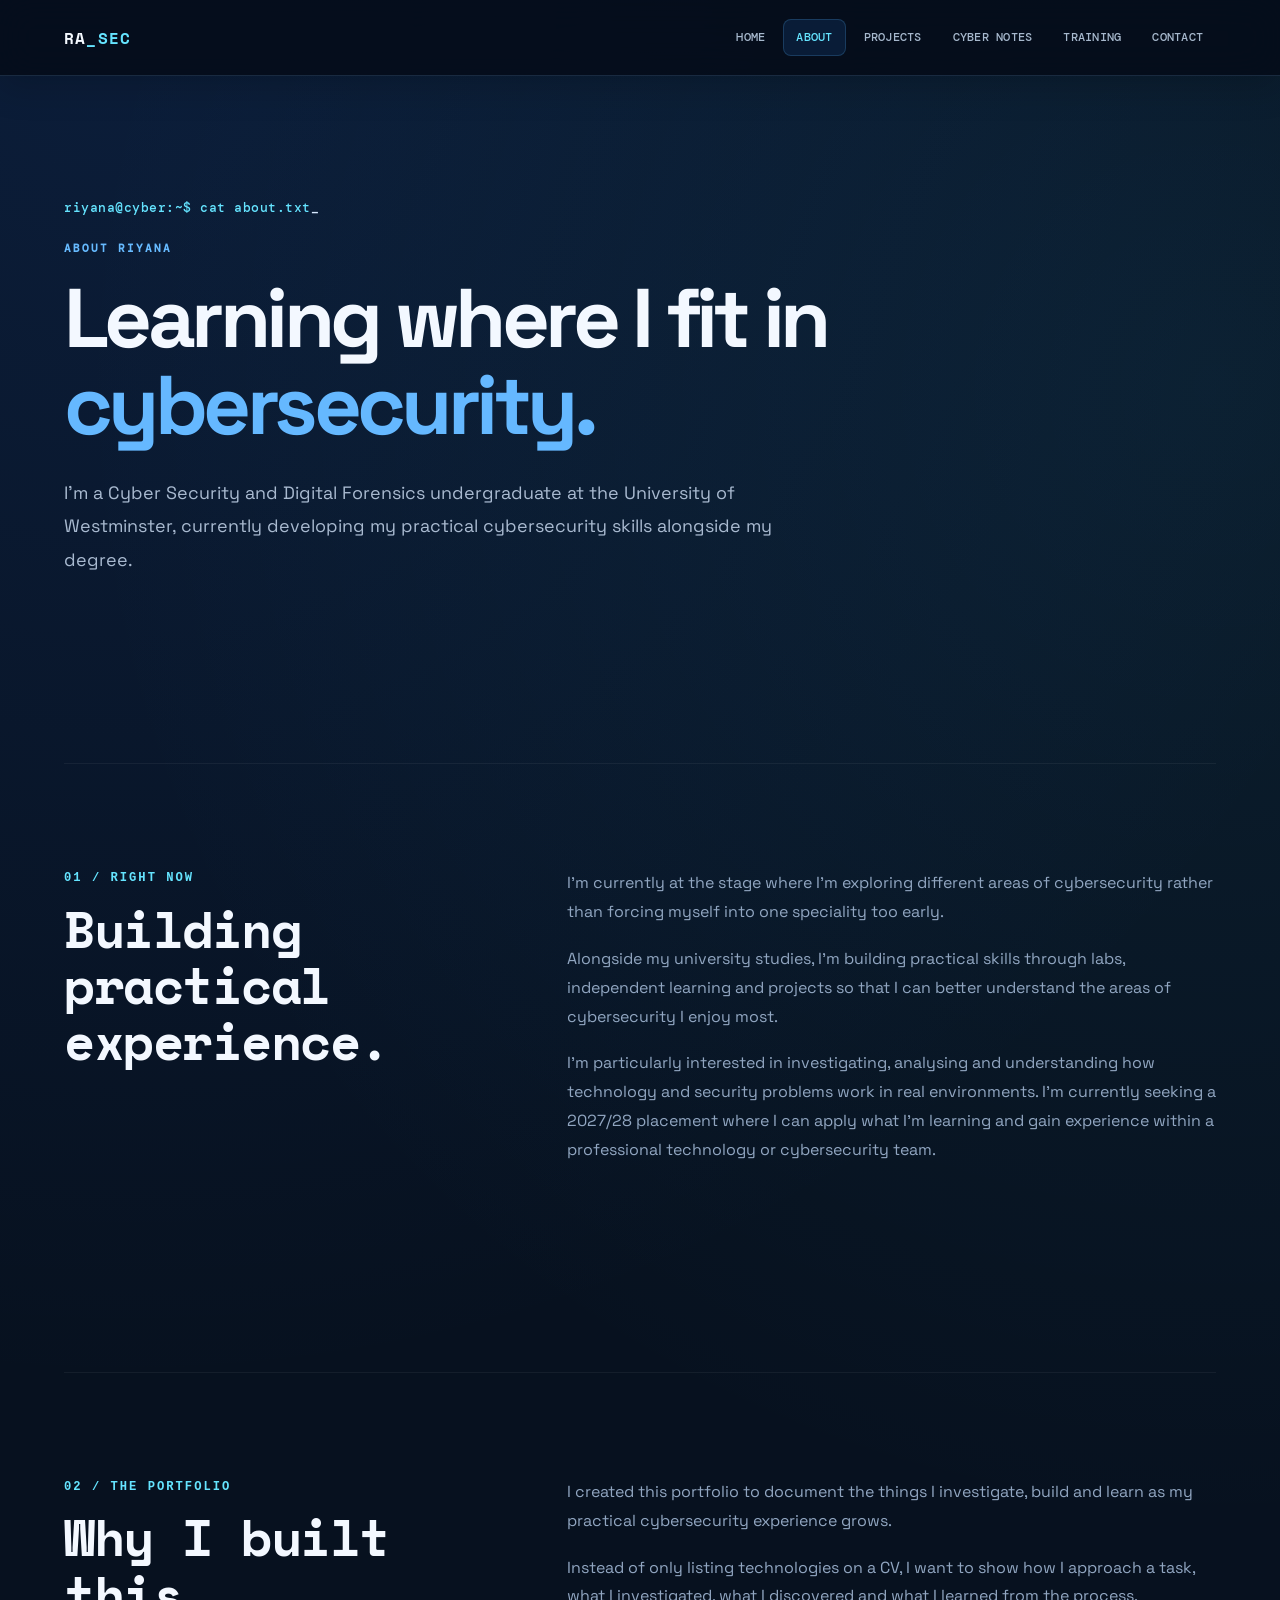
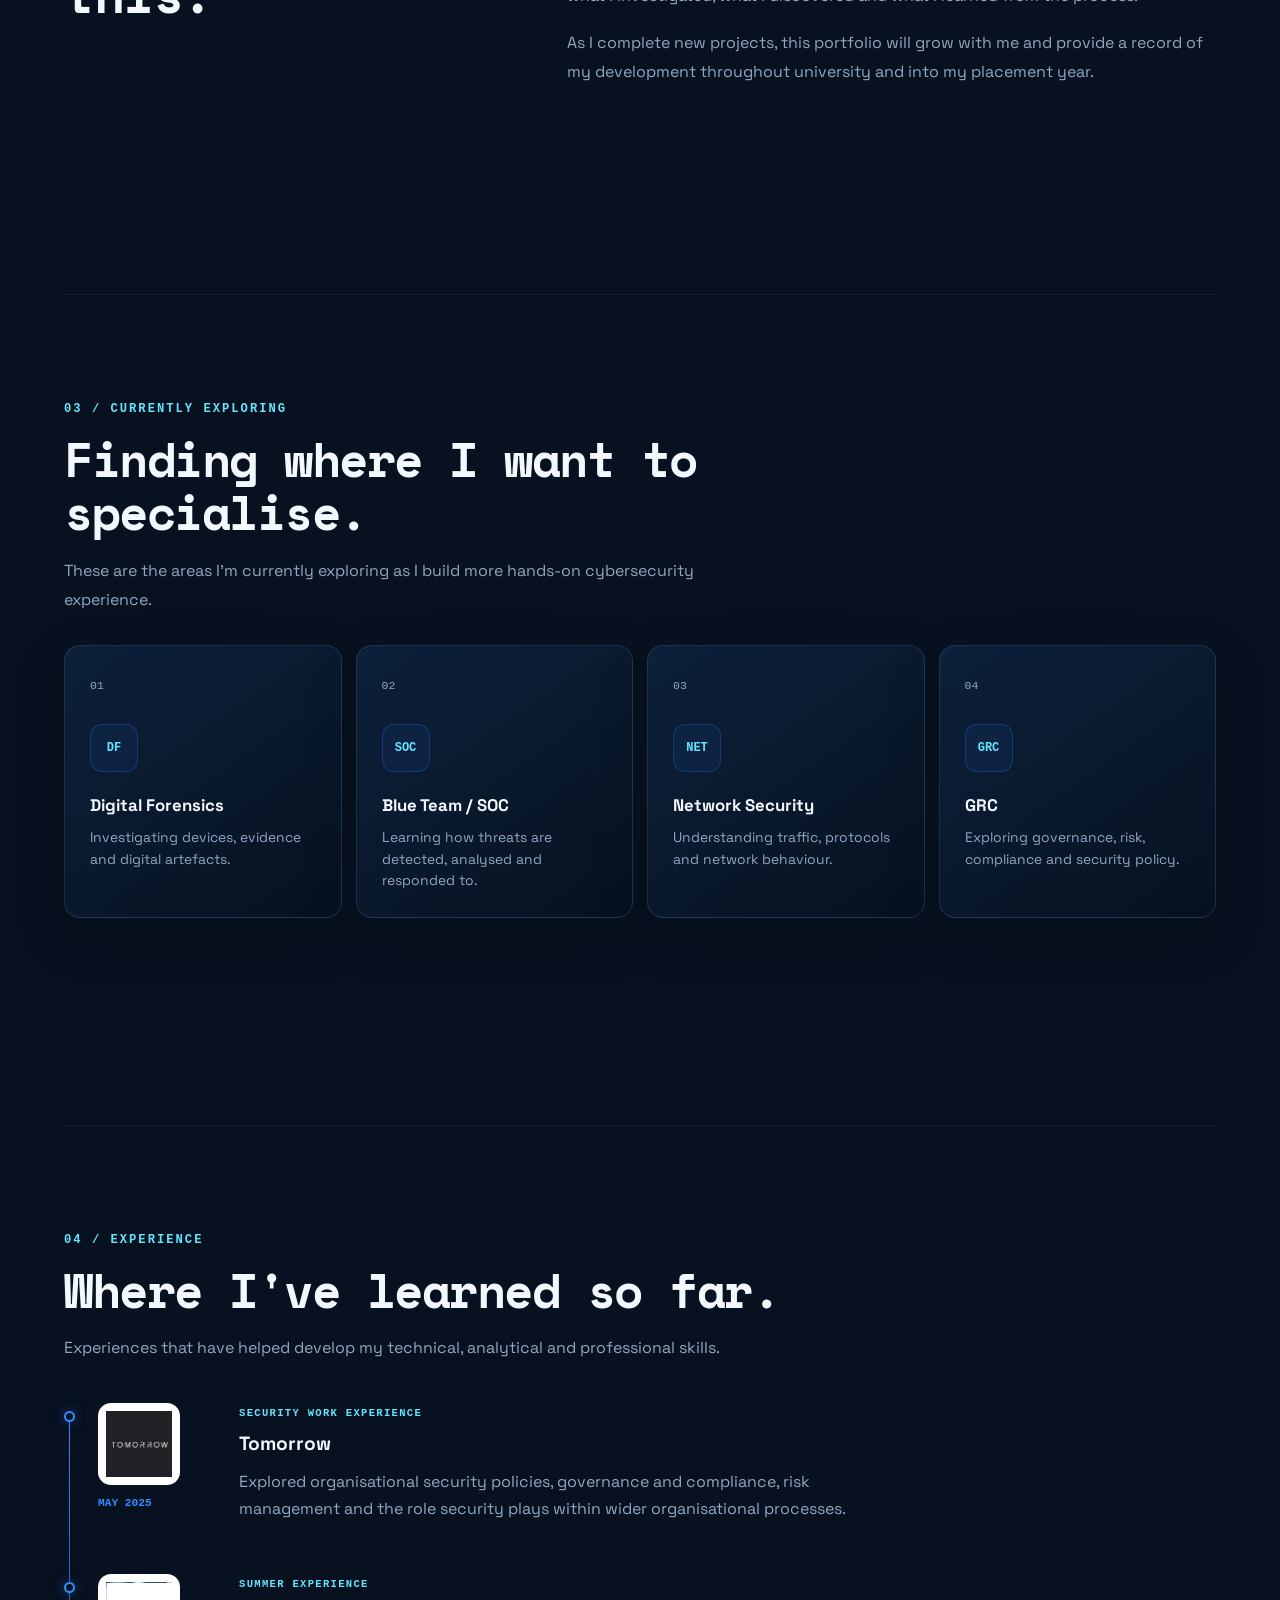
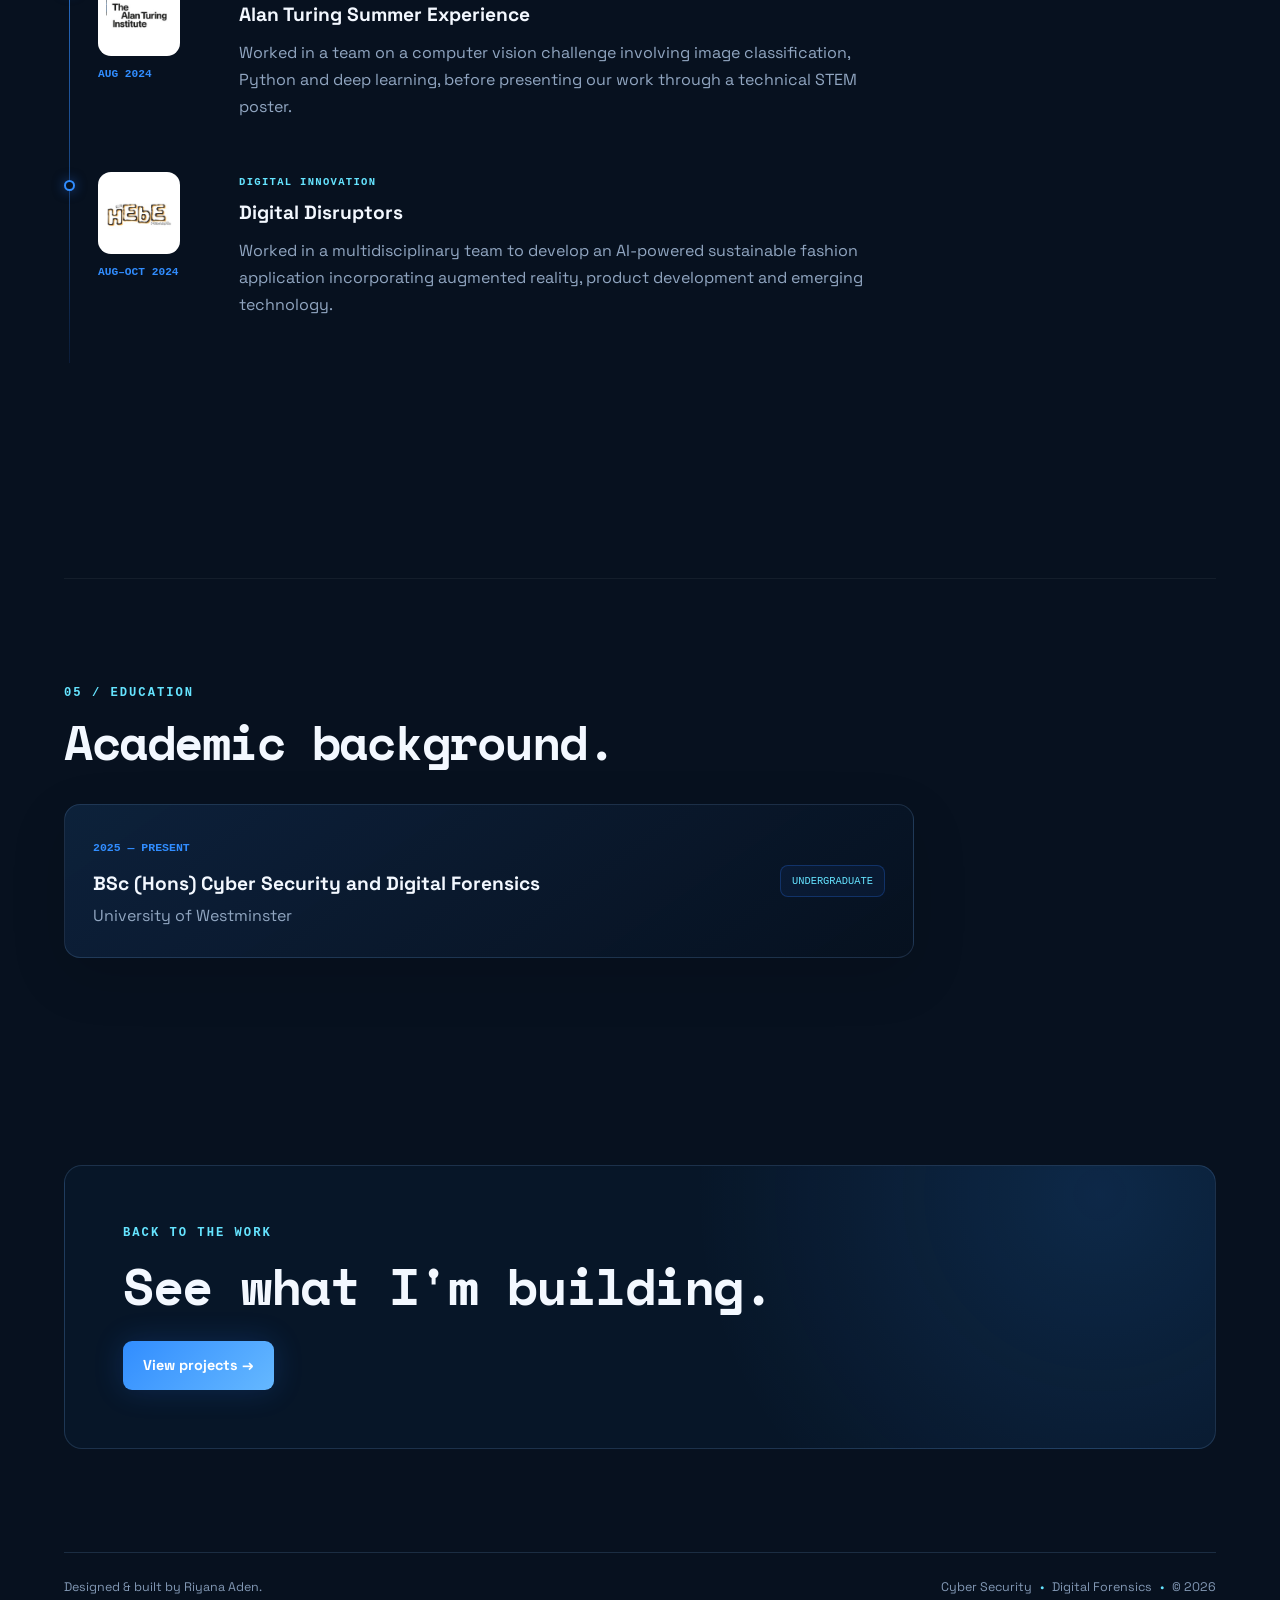
==== commit d17a65cd: "Remove placement availability banner and styling" ====
--- a/about.html
+++ b/about.html
@@ -43,7 +43,7 @@
 <a href="index.html#certifications">Training</a>
 <a href="index.html#contact">Contact</a>
 </div>
-<a class="nav-status" href="mailto:adenriyana@gmail.com"><span class="status-dot"></span> OPEN TO PLACEMENT</a>
+
 </nav>
 
 
--- a/style.css
+++ b/style.css
@@ -2691,7 +2691,7 @@
 }
 
 /* BLUE CYBERPUNK REDESIGN */
-@import url('https://fonts.googleapis.com/css2?family=DM+Mono:wght@400;500&family=Space+Grotesk:wght@400;500;600;700&family=Space+Mono:wght@400;700&display=swap');
+
 :root{--bg:#050912;--bg-soft:#091426;--blue:#168cff;--blue-light:#46b5ff;--cyan:#35e0ff;--text:#f2f7ff;--text-soft:#cbd9eb;--muted:#8497b2;--border:rgba(115,180,255,.15);--border-blue:rgba(22,140,255,.4)}
 body{background-color:var(--bg);background-image:radial-gradient(1px 1px at 8% 12%,rgba(210,235,255,.8) 50%,transparent 100%),radial-gradient(1px 1px at 22% 72%,rgba(210,235,255,.65) 50%,transparent 100%),radial-gradient(1px 1px at 48% 18%,rgba(210,235,255,.7) 50%,transparent 100%),radial-gradient(1px 1px at 74% 36%,rgba(210,235,255,.65) 50%,transparent 100%),radial-gradient(1px 1px at 91% 80%,rgba(210,235,255,.75) 50%,transparent 100%),radial-gradient(ellipse at 52% 40%,rgba(0,100,210,.12),transparent 42%),#050912;font-family:'Space Grotesk','Segoe UI',sans-serif}
 body::before{opacity:.35;background-size:54px 54px}
